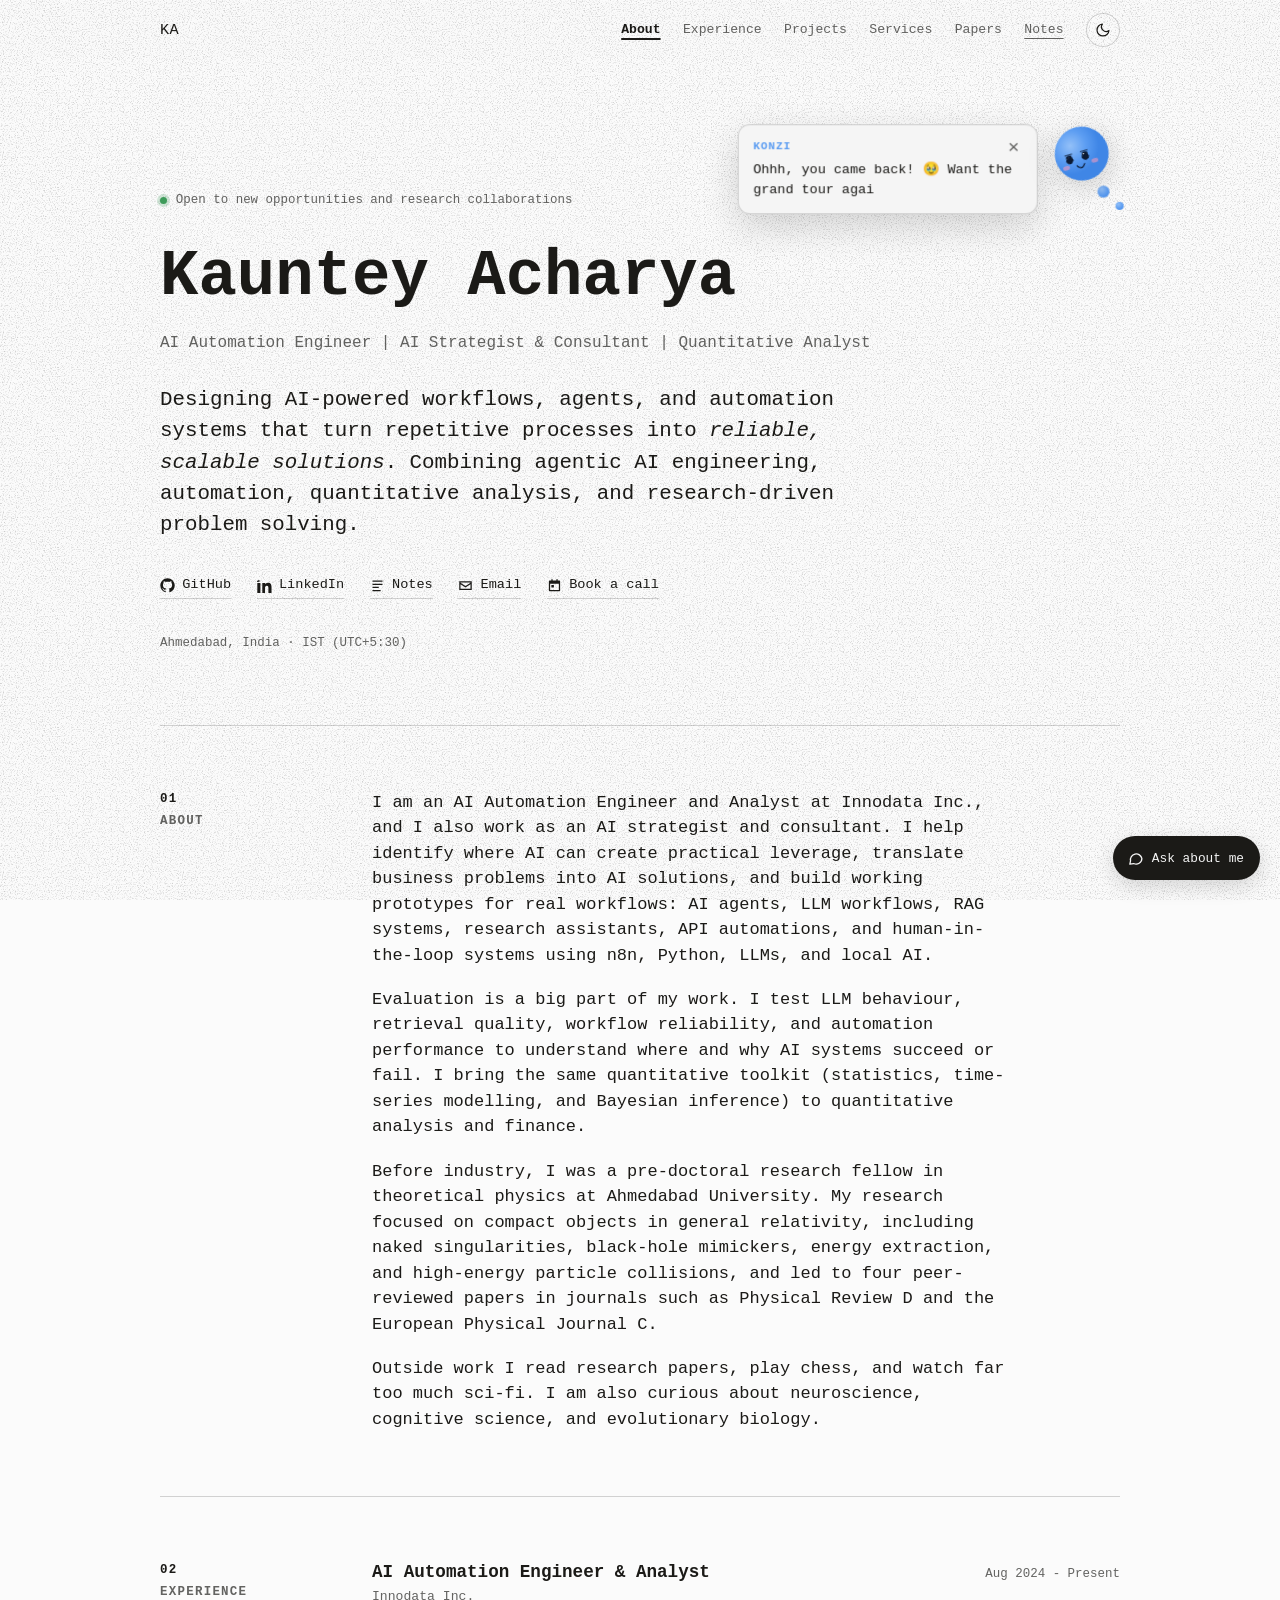
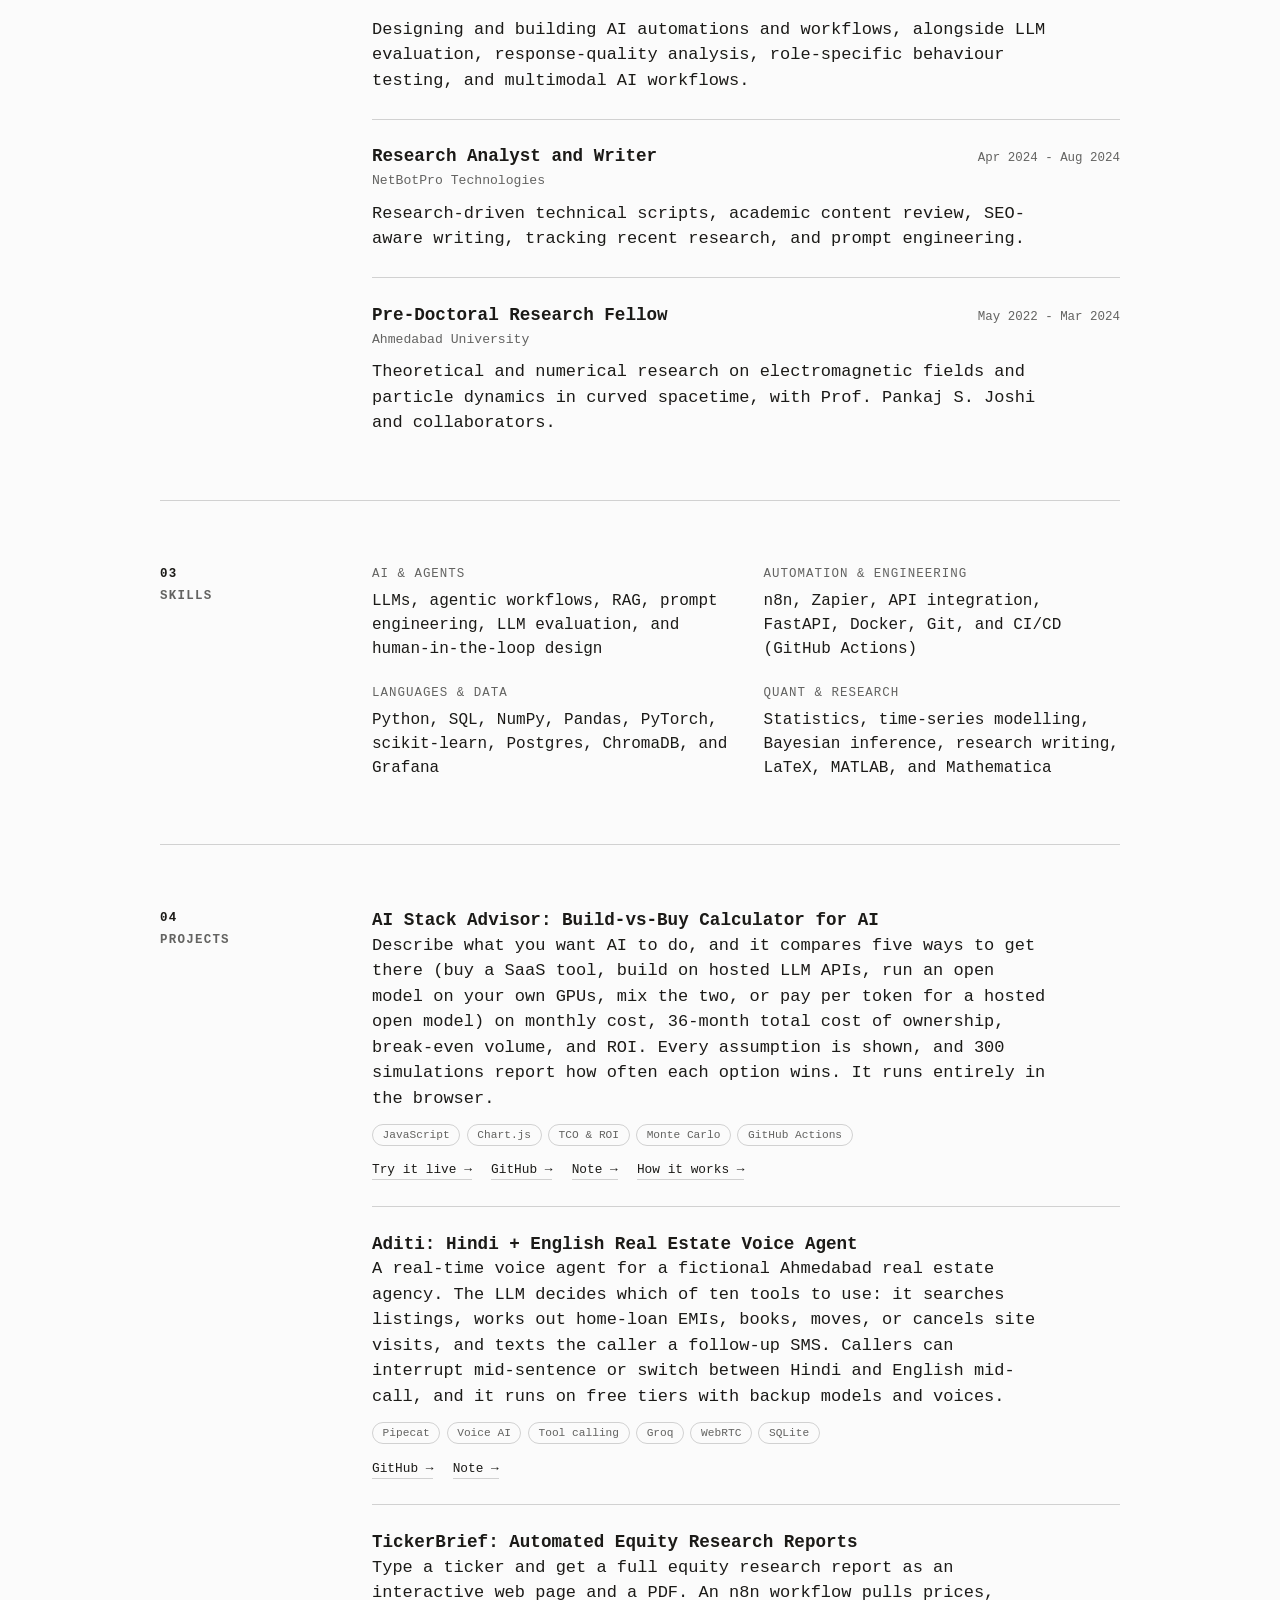
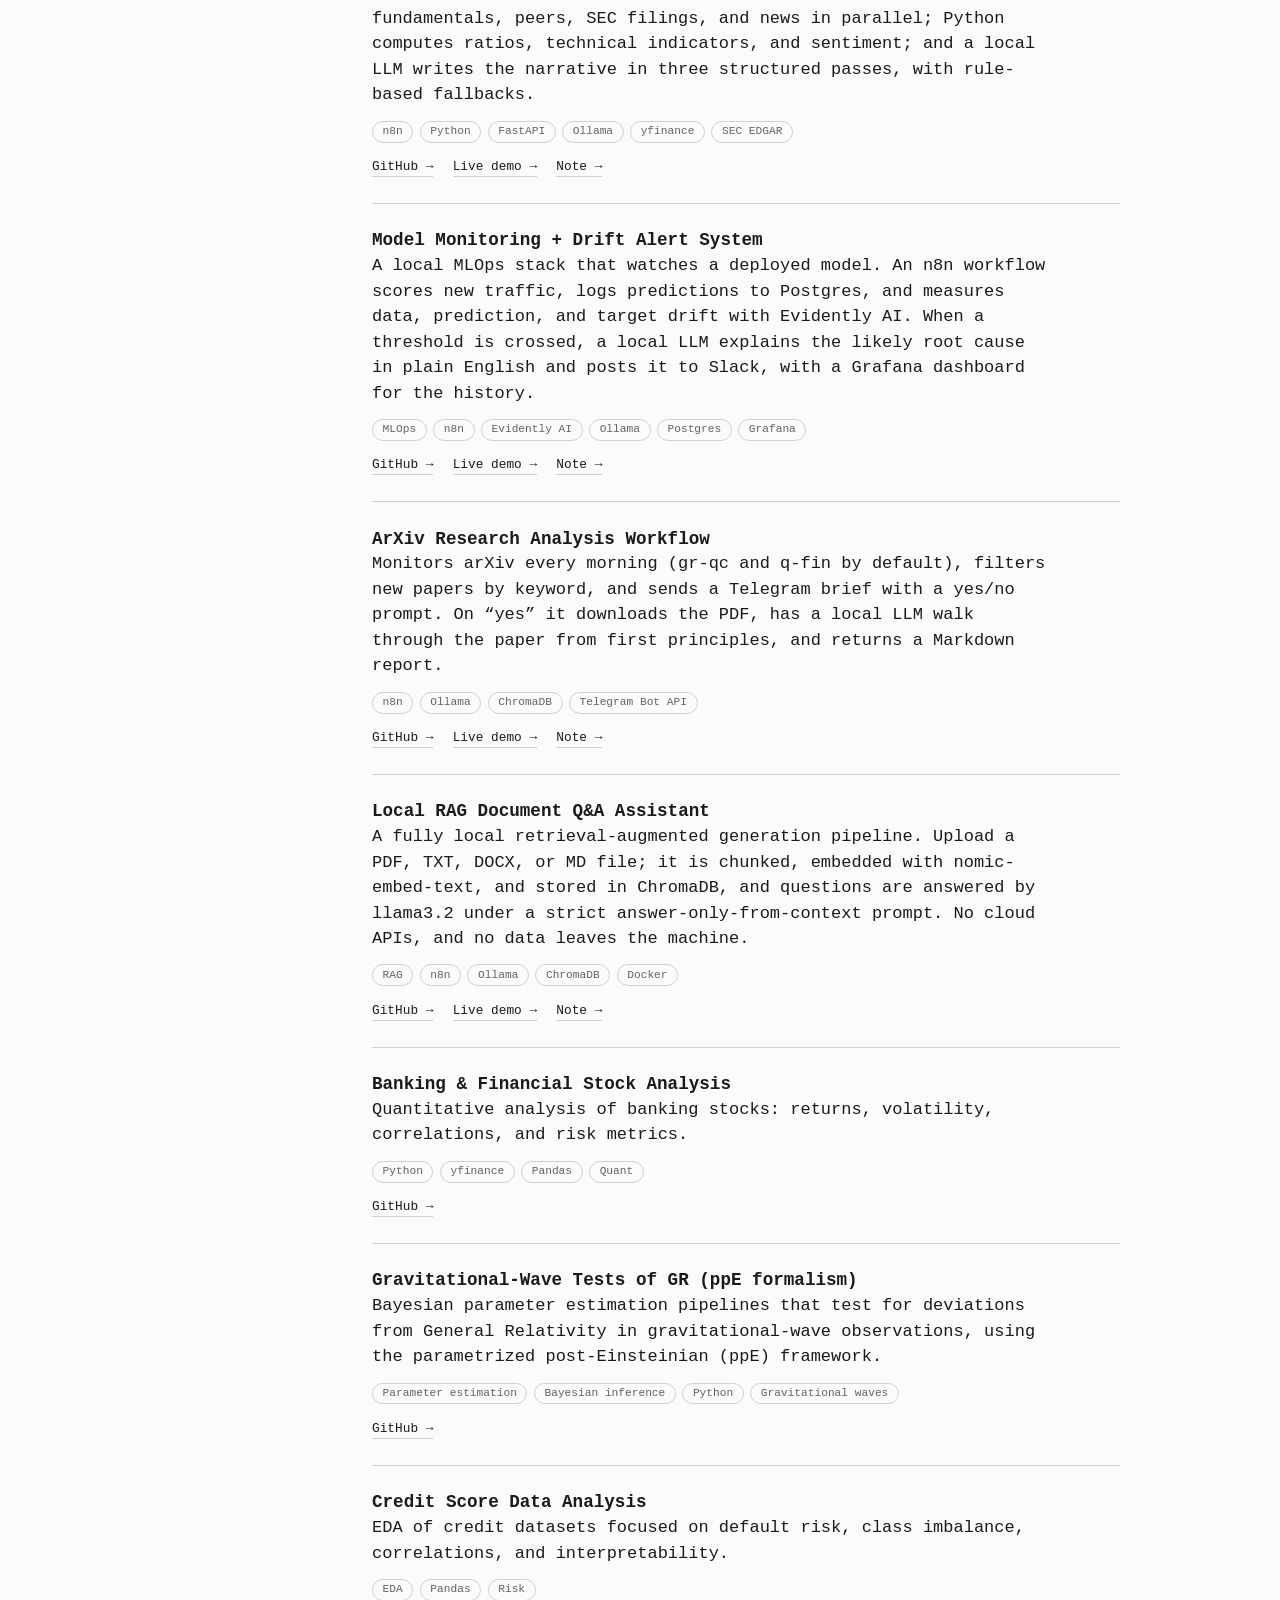
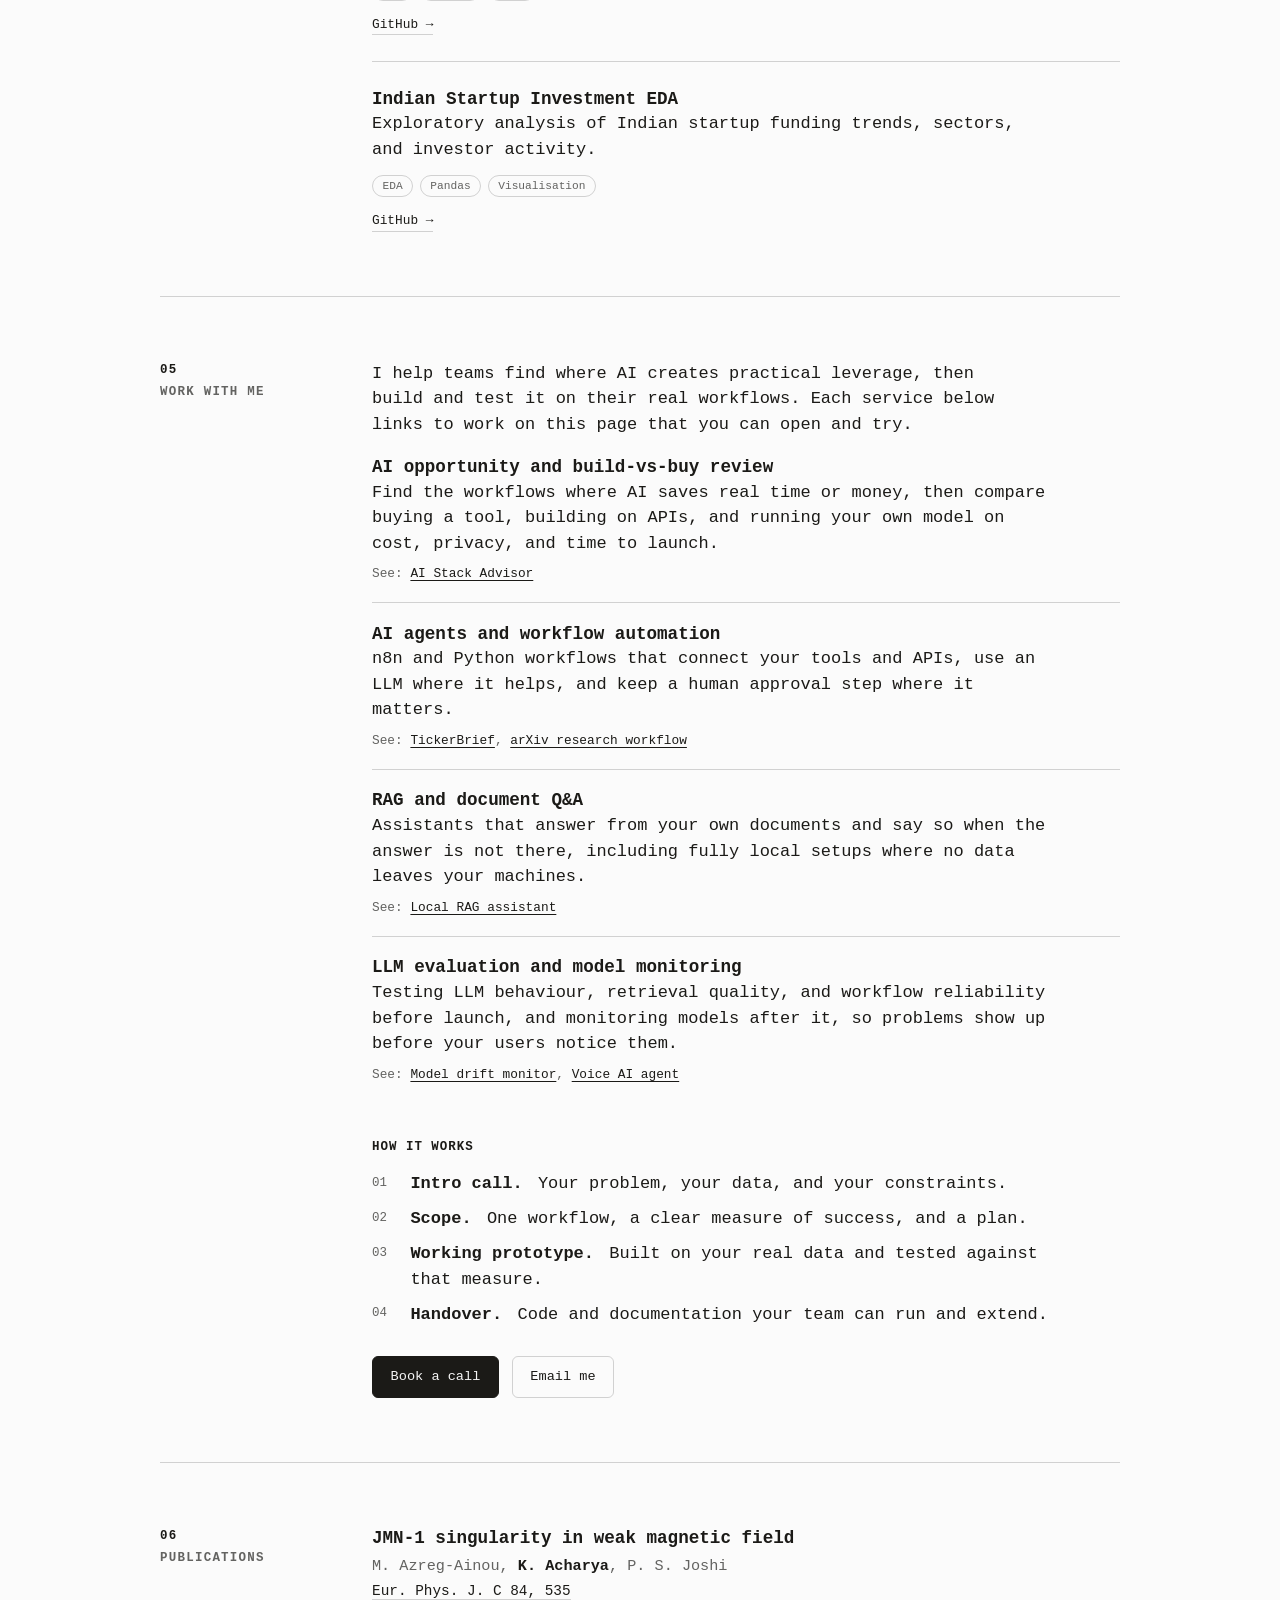
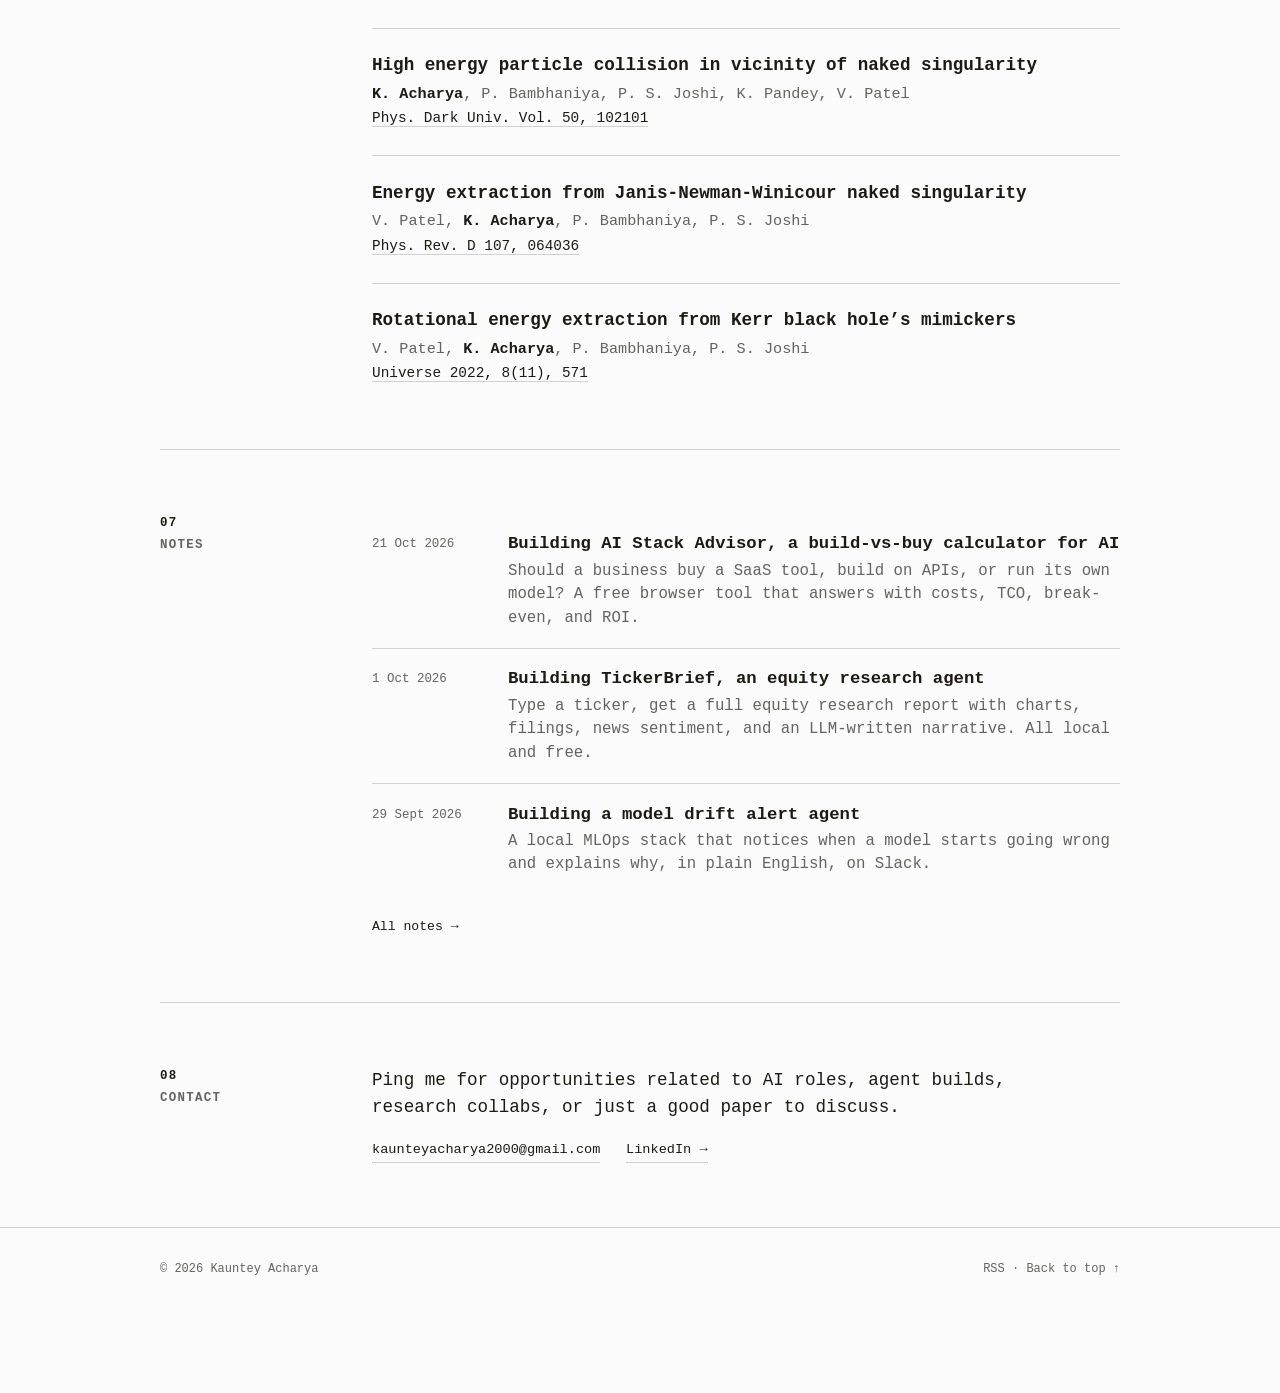
==== index.html @ 555f88a7 "add voice agent project and note" ====
<!DOCTYPE html>
<html lang="en">
<head>
<meta charset="UTF-8">
<meta name="viewport" content="width=device-width, initial-scale=1.0">

<title>Kauntey Acharya | AI Automation Engineer | AI Strategist &amp; Consultant</title>
<meta name="description" content="Kauntey Acharya: AI Automation Engineer, AI Strategist and Consultant, and Quantitative Analyst based in Ahmedabad, India. Designing AI-powered workflows, agents, and automation systems.">
<meta name="keywords" content="Kauntey Acharya, AI Automation Engineer, Quantitative Analyst, AI Analyst, n8n, Zapier, RAG, LLM evaluation, Theoretical Physics, Ahmedabad India">
<meta name="author" content="Kauntey Acharya">
<meta name="robots" content="index, follow">
<link rel="canonical" href="https://kaunteyacharya.com/">

<meta property="og:type" content="website">
<meta property="og:url" content="https://kaunteyacharya.com/">
<meta property="og:title" content="Kauntey Acharya | AI Automation Engineer | AI Strategist & Consultant | Quantitative Analyst">
<meta property="og:description" content="Designing AI-powered workflows, agents, and automation systems. AI Automation Engineer, AI Strategist & Consultant, and Quantitative Analyst based in Ahmedabad, India.">
<meta property="og:site_name" content="Kauntey Acharya">
<meta property="og:image" content="https://kaunteyacharya.com/og/home.png">
<meta property="og:image:width" content="1200">
<meta property="og:image:height" content="630">
<meta name="twitter:card" content="summary_large_image">
<meta name="twitter:image" content="https://kaunteyacharya.com/og/home.png">
<meta name="twitter:title" content="Kauntey Acharya | AI Automation Engineer | AI Strategist & Consultant | Quantitative Analyst">
<meta name="twitter:description" content="Designing AI-powered workflows, agents, and automation systems. AI Automation Engineer, AI Strategist & Consultant, and Quantitative Analyst.">
<meta name="theme-color" content="#F5F5F5" media="(prefers-color-scheme: light)">
<meta name="theme-color" content="#1C1B19" media="(prefers-color-scheme: dark)">

<script type="application/ld+json">
{
  "@context": "https://schema.org",
  "@graph": [
    {
      "@type": "Person",
      "name": "Kauntey Acharya",
      "url": "https://kaunteyacharya.com/",
      "email": "mailto:kaunteyacharya2000@gmail.com",
      "jobTitle": "AI Automation Engineer, AI Strategist & Consultant, Quantitative Analyst",
      "description": "AI Automation Engineer and Quantitative Analyst with a background in theoretical physics.",
      "address": {
        "@type": "PostalAddress",
        "addressLocality": "Ahmedabad",
        "addressCountry": "IN"
      },
      "sameAs": [
        "https://github.com/KaunteyAcharya",
        "https://www.linkedin.com/in/kauntey-acharya",
        "https://kaunteyacharya.wordpress.com/",
        "https://medium.com/@sometimes_rational",
        "https://www.researchgate.net/profile/Kauntey-Acharya"
      ],
      "knowsAbout": [
        "AI Automation",
        "n8n",
        "Zapier",
        "API Integration",
        "Retrieval-Augmented Generation",
        "LLM Evaluation",
        "Python",
        "SQL",
        "PyTorch",
        "Bayesian Inference",
        "Time Series Modeling",
        "Quantitative Finance",
        "Theoretical Physics",
        "General Relativity",
        "Black Holes"
      ],
      "worksFor": {
        "@type": "Organization",
        "name": "Innodata Inc."
      },
      "@id": "https://kaunteyacharya.com/#person",
      "image": "https://kaunteyacharya.com/assets/icons/icon-512.png"
    },
    {
      "@type": "WebSite",
      "@id": "https://kaunteyacharya.com/#website",
      "url": "https://kaunteyacharya.com/",
      "name": "Kauntey Acharya",
      "publisher": {
        "@id": "https://kaunteyacharya.com/#person"
      },
      "inLanguage": "en"
    },
    {
      "@type": "ProfilePage",
      "@id": "https://kaunteyacharya.com/#profile",
      "url": "https://kaunteyacharya.com/",
      "mainEntity": {
        "@id": "https://kaunteyacharya.com/#person"
      },
      "isPartOf": {
        "@id": "https://kaunteyacharya.com/#website"
      }
    },
    {
      "@type": "SoftwareSourceCode",
      "name": "TickerBrief: Automated Equity Research Reports",
      "description": "Type a ticker and get a full equity research report as an interactive web page and a PDF. An n8n workflow pulls prices, fundamentals, peers, SEC filings, and news in parallel; Python computes ratios, technical indicators, and sentiment; and a local LLM writes the narrative in three structured passes, with rule-based fallbacks.",
      "codeRepository": "https://github.com/KaunteyAcharya/tickerbrief",
      "author": {
        "@id": "https://kaunteyacharya.com/#person"
      }
    },
    {
      "@type": "SoftwareSourceCode",
      "name": "Aditi: Hindi + English Real Estate Voice Agent",
      "description": "A real-time Hindi and English voice agent for a fictional Ahmedabad real estate agency, built with Pipecat. The LLM chooses among ten tools to search listings, calculate home-loan EMIs, and book, move, or cancel site visits, then texts the caller a follow-up SMS. Callers can interrupt mid-sentence or switch language mid-call, and it runs on free tiers with model and voice fallbacks.",
      "codeRepository": "https://github.com/KaunteyAcharya/voice-ai-agent",
      "author": {
        "@id": "https://kaunteyacharya.com/#person"
      }
    },
    {
      "@type": "SoftwareSourceCode",
      "name": "Model Monitoring + Drift Alert System",
      "description": "A local MLOps stack that watches a deployed model. An n8n workflow scores new traffic, logs predictions to Postgres, and measures data, prediction, and target drift with Evidently AI. When a threshold is crossed, a local LLM explains the likely root cause in plain English and posts it to Slack, with a Grafana dashboard for the history.",
      "codeRepository": "https://github.com/KaunteyAcharya/ML-model-drift-alert-monitor",
      "author": {
        "@id": "https://kaunteyacharya.com/#person"
      }
    },
    {
      "@type": "SoftwareSourceCode",
      "name": "ArXiv Research Analysis Workflow",
      "description": "Monitors arXiv every morning (gr-qc and q-fin by default), filters new papers by keyword, and sends a Telegram brief with a yes/no prompt. On “yes” it downloads the PDF, has a local LLM walk through the paper from first principles, and returns a Markdown report.",
      "codeRepository": "https://github.com/KaunteyAcharya/n8n-arxiv-research-automation",
      "author": {
        "@id": "https://kaunteyacharya.com/#person"
      }
    },
    {
      "@type": "SoftwareSourceCode",
      "name": "Local RAG Document Q&A Assistant",
      "description": "A fully local retrieval-augmented generation pipeline. Upload a PDF, TXT, DOCX, or MD file; it is chunked, embedded with nomic-embed-text, and stored in ChromaDB, and questions are answered by llama3.2 under a strict answer-only-from-context prompt. No cloud APIs, and no data leaves the machine.",
      "codeRepository": "https://github.com/KaunteyAcharya/RAG-doc-qa-assistant",
      "author": {
        "@id": "https://kaunteyacharya.com/#person"
      }
    },
    {
      "@type": "SoftwareSourceCode",
      "name": "Banking & Financial Stock Analysis",
      "description": "Quantitative analysis of banking stocks: returns, volatility, correlations, and risk metrics.",
      "codeRepository": "https://github.com/KaunteyAcharya/yfinance-banking-stock-analysis",
      "author": {
        "@id": "https://kaunteyacharya.com/#person"
      }
    },
    {
      "@type": "SoftwareSourceCode",
      "name": "Gravitational-Wave Tests of GR (ppE formalism)",
      "description": "Bayesian parameter estimation pipelines that test for deviations from General Relativity in gravitational-wave observations, using the parametrized post-Einsteinian (ppE) framework.",
      "codeRepository": "https://github.com/KaunteyAcharya/GW-GR-Test-ppe-formalism",
      "author": {
        "@id": "https://kaunteyacharya.com/#person"
      }
    },
    {
      "@type": "SoftwareSourceCode",
      "name": "Credit Score Data Analysis",
      "description": "EDA of credit datasets focused on default risk, class imbalance, correlations, and interpretability.",
      "codeRepository": "https://github.com/KaunteyAcharya/Credit-Score-Data-Analysis",
      "author": {
        "@id": "https://kaunteyacharya.com/#person"
      }
    },
    {
      "@type": "SoftwareSourceCode",
      "name": "Indian Startup Investment EDA",
      "description": "Exploratory analysis of Indian startup funding trends, sectors, and investor activity.",
      "codeRepository": "https://github.com/KaunteyAcharya/start-ups-data-analysis",
      "author": {
        "@id": "https://kaunteyacharya.com/#person"
      }
    },
    {
      "@type": "WebApplication",
      "name": "AI Stack Advisor",
      "description": "A free, browser-only tool that compares SaaS, API-based, self-hosted, hybrid and hosted open-model AI stacks on monthly cost, 36-month total cost of ownership, break-even volume and ROI.",
      "url": "https://kaunteyacharya.com/ai-stack-advisor/",
      "applicationCategory": "BusinessApplication",
      "operatingSystem": "Any (web browser)",
      "offers": {
        "@type": "Offer",
        "price": "0",
        "priceCurrency": "USD"
      },
      "author": {
        "@id": "https://kaunteyacharya.com/#person"
      },
      "subjectOf": {
        "@type": "BlogPosting",
        "url": "https://kaunteyacharya.com/notes/ai-stack-advisor/"
      }
    },
    {
      "@type": "ScholarlyArticle",
      "headline": "JMN-1 singularity in weak magnetic field",
      "name": "JMN-1 singularity in weak magnetic field",
      "author": [
        {
          "@type": "Person",
          "name": "M. Azreg-Ainou"
        },
        {
          "@id": "https://kaunteyacharya.com/#person"
        },
        {
          "@type": "Person",
          "name": "P. S. Joshi"
        }
      ],
      "isPartOf": {
        "@type": "Periodical",
        "name": "Eur. Phys. J. C 84, 535"
      },
      "url": "https://doi.org/10.1140/epjc/s10052-024-12905-4",
      "identifier": {
        "@type": "PropertyValue",
        "propertyID": "DOI",
        "value": "10.1140/epjc/s10052-024-12905-4"
      },
      "sameAs": "https://link.springer.com/article/10.1140/epjc/s10052-024-12905-4"
    },
    {
      "@type": "ScholarlyArticle",
      "headline": "High energy particle collision in vicinity of naked singularity",
      "name": "High energy particle collision in vicinity of naked singularity",
      "author": [
        {
          "@id": "https://kaunteyacharya.com/#person"
        },
        {
          "@type": "Person",
          "name": "P. Bambhaniya"
        },
        {
          "@type": "Person",
          "name": "P. S. Joshi"
        },
        {
          "@type": "Person",
          "name": "K. Pandey"
        },
        {
          "@type": "Person",
          "name": "V. Patel"
        }
      ],
      "isPartOf": {
        "@type": "Periodical",
        "name": "Phys. Dark Univ. Vol. 50, 102101"
      },
      "url": "https://doi.org/10.1016/j.dark.2025.102101",
      "identifier": {
        "@type": "PropertyValue",
        "propertyID": "DOI",
        "value": "10.1016/j.dark.2025.102101"
      },
      "sameAs": "https://doi.org/10.1016/j.dark.2025.102101"
    },
    {
      "@type": "ScholarlyArticle",
      "headline": "Energy extraction from Janis-Newman-Winicour naked singularity",
      "name": "Energy extraction from Janis-Newman-Winicour naked singularity",
      "author": [
        {
          "@type": "Person",
          "name": "V. Patel"
        },
        {
          "@id": "https://kaunteyacharya.com/#person"
        },
        {
          "@type": "Person",
          "name": "P. Bambhaniya"
        },
        {
          "@type": "Person",
          "name": "P. S. Joshi"
        }
      ],
      "isPartOf": {
        "@type": "Periodical",
        "name": "Phys. Rev. D 107, 064036"
      },
      "url": "https://doi.org/10.1103/PhysRevD.107.064036",
      "identifier": {
        "@type": "PropertyValue",
        "propertyID": "DOI",
        "value": "10.1103/PhysRevD.107.064036"
      },
      "sameAs": "https://doi.org/10.1103/PhysRevD.107.064036"
    },
    {
      "@type": "ScholarlyArticle",
      "headline": "Rotational energy extraction from Kerr black hole’s mimickers",
      "name": "Rotational energy extraction from Kerr black hole’s mimickers",
      "author": [
        {
          "@type": "Person",
          "name": "V. Patel"
        },
        {
          "@id": "https://kaunteyacharya.com/#person"
        },
        {
          "@type": "Person",
          "name": "P. Bambhaniya"
        },
        {
          "@type": "Person",
          "name": "P. S. Joshi"
        }
      ],
      "isPartOf": {
        "@type": "Periodical",
        "name": "Universe 2022, 8(11), 571"
      },
      "url": "https://doi.org/10.3390/universe8110571",
      "identifier": {
        "@type": "PropertyValue",
        "propertyID": "DOI",
        "value": "10.3390/universe8110571"
      },
      "sameAs": "https://doi.org/10.3390/universe8110571"
    }
  ]
}
</script>

<link rel="alternate" type="application/rss+xml" title="Kauntey Acharya: Notes" href="https://kaunteyacharya.com/feed.xml">
<link rel="icon" type="image/png" sizes="32x32" href="assets/icons/favicon-32.png">
<link rel="icon" href="favicon.ico" sizes="any">
<link rel="apple-touch-icon" href="assets/icons/apple-touch-icon.png">
<link rel="stylesheet" href="assets/style.css">

<!-- Theme: the visitor's saved choice always wins; system preference only until they pick one -->
<script>
  (function () {
    var t = null, k = 'ka-theme';
    try { t = localStorage.getItem(k) || localStorage.getItem('theme'); } catch (e) {}
    if (!t) { try { t = sessionStorage.getItem(k); } catch (e) {} }
    if (!t) { var m = document.cookie.match(/(?:^|; )ka-theme=(light|dark)/); if (m) t = m[1]; }
    if (t !== 'light' && t !== 'dark') t = window.matchMedia && matchMedia('(prefers-color-scheme: dark)').matches ? 'dark' : 'light';
    document.documentElement.setAttribute('data-ka-theme', t);
  })();
</script>
</head>

<body>
<a class="skip-link" href="#top">Skip to content</a>

<header class="topbar">
  <div class="wrap">
    <a class="brand" href="#top" aria-label="Back to top">KA</a>
    <nav class="nav" aria-label="Primary">
      <a class="hide-sm nav-u" href="#about" aria-current="page">About</a>
      <a class="hide-sm" href="#experience">Experience</a>
      <a href="#projects">Projects</a>
      <a class="hide-sm" href="#services">Services</a>
      <a href="#publications">Papers</a>
      <a class="nav-u" href="notes.html">Notes</a>
      <button class="theme-btn" id="themeBtn" type="button" aria-label="Switch theme"></button>
    </nav>
  </div>
</header>

<main id="top" class="wrap">

  <!-- ═══ HERO ═══ -->
  <section class="hero" aria-labelledby="hero-name">
    <p class="status">Open to new opportunities and research collaborations</p>
    <h1 id="hero-name">Kauntey Acharya</h1>
    <p class="roles"><span class="nw">AI Automation Engineer</span> | <span class="nw">AI Strategist &amp; Consultant</span> | <span class="nw">Quantitative Analyst</span></p>
    <p class="lede">Designing AI-powered workflows, agents, and automation systems that turn repetitive processes into
      <em>reliable, scalable solutions</em>. Combining agentic AI engineering, automation, quantitative analysis, and
      research-driven problem solving.</p>

    <nav class="links" aria-label="Profiles">
      <a href="https://github.com/KaunteyAcharya" target="_blank" rel="noopener noreferrer">
        <svg viewBox="0 0 24 24" aria-hidden="true"><path d="M12 .5C5.73.5.5 5.74.5 12.02c0 5.1 3.29 9.43 7.86 10.96.57.1.78-.25.78-.55v-2.1c-3.2.7-3.88-1.55-3.88-1.55-.53-1.35-1.3-1.7-1.3-1.7-1.06-.72.08-.7.08-.7 1.17.08 1.79 1.2 1.79 1.2 1.04 1.78 2.73 1.27 3.4.97.1-.75.4-1.27.73-1.56-2.55-.29-5.23-1.28-5.23-5.7 0-1.26.45-2.29 1.19-3.1-.12-.29-.52-1.45.11-3.03 0 0 .97-.31 3.18 1.18.92-.26 1.9-.38 2.88-.38s1.96.13 2.88.38c2.2-1.49 3.18-1.18 3.18-1.18.63 1.58.23 2.74.11 3.03.74.81 1.18 1.84 1.18 3.1 0 4.43-2.69 5.41-5.25 5.69.41.36.78 1.07.78 2.16v3.2c0 .3.21.66.79.55 4.56-1.53 7.85-5.86 7.85-10.96C23.5 5.74 18.27.5 12 .5z"/></svg>
        GitHub</a>
      <a href="https://www.linkedin.com/in/kauntey-acharya" target="_blank" rel="noopener noreferrer">
        <svg viewBox="0 0 24 24" aria-hidden="true"><path d="M4.98 3.5c0 1.38-1.11 2.5-2.48 2.5A2.49 2.49 0 0 1 0 6c0-1.38 1.11-2.5 2.5-2.5s2.48 1.12 2.48 2.5zM.5 24h4.96V7.98H.5V24zM8.48 7.98H13v2.2h.06c.63-1.2 2.18-2.48 4.48-2.48 4.8 0 5.68 3.16 5.68 7.26V24h-4.98v-7.52c0-1.8-.04-4.12-2.5-4.12-2.5 0-2.88 1.96-2.88 3.98V24H8.48V7.98z"/></svg>
        LinkedIn</a>
      <a href="notes.html">
        <svg viewBox="0 0 24 24" aria-hidden="true"><path d="M4 4h16v2H4zM4 9h16v2H4zM4 14h10v2H4zM4 19h13v2H4z"/></svg>
        Notes</a>
      <a href="mailto:kaunteyacharya2000@gmail.com">
        <svg viewBox="0 0 24 24" aria-hidden="true"><path d="M2 5h20v14H2V5zm2 2v.4l8 5.3 8-5.3V7H4zm16 2.8-8 5.3-8-5.3V17h16V9.8z"/></svg>
        Email</a>
      <a href="#book-a-call" data-book-call hidden>
        <svg viewBox="0 0 24 24" aria-hidden="true"><path d="M7 2h2v2h6V2h2v2h3a1 1 0 0 1 1 1v15a1 1 0 0 1-1 1H4a1 1 0 0 1-1-1V5a1 1 0 0 1 1-1h3V2zM5 9v10h14V9H5zm2 2h4v4H7v-4z"/></svg>
        Book a call</a>
    </nav>
    <p class="loc">Ahmedabad, India · IST (UTC+5:30)</p>
  </section>

  <!-- ═══ ABOUT ═══ -->
  <section class="section reveal" id="about" aria-labelledby="about-h">
    <h2 class="section-label" id="about-h"><span>01</span>About</h2>
    <div class="section-body">
      <p>I am an AI Automation Engineer and Analyst at Innodata Inc., and I also work as an AI strategist and
        consultant. I help identify where AI can create practical leverage, translate business problems into AI
        solutions, and build working prototypes for real workflows: AI agents, LLM workflows, RAG systems, research assistants,
        API automations, and human-in-the-loop systems using n8n, Python, LLMs, and local AI.</p>
      <p>Evaluation is a big part of my work. I test LLM behaviour, retrieval quality, workflow reliability, and
        automation performance to understand where and why AI systems succeed or fail. I bring the same quantitative
        toolkit (statistics, time-series modelling, and Bayesian inference) to quantitative analysis and finance.</p>
      <p>Before industry, I was a pre-doctoral research fellow in theoretical physics at Ahmedabad University.
        My research focused on compact objects in general relativity, including naked singularities, black-hole
        mimickers, energy extraction, and high-energy particle collisions, and led to four peer-reviewed papers
        in journals such as Physical Review D and the European Physical Journal C.</p>
      <p>Outside work I read research papers, play chess, and watch far too much sci-fi. I am also curious about
        neuroscience, cognitive science, and evolutionary biology.</p>
    </div>
  </section>

  <!-- ═══ EXPERIENCE ═══ -->
  <section class="section reveal" id="experience" aria-labelledby="exp-h">
    <h2 class="section-label" id="exp-h"><span>02</span>Experience</h2>
    <div class="section-body">
      <ol class="rows">
        <li class="row">
          <div class="row-head"><h3>AI Automation Engineer &amp; Analyst</h3><span class="when">Aug 2024 - Present</span></div>
          <p class="org">Innodata Inc.</p>
          <p>Designing and building AI automations and workflows, alongside LLM evaluation, response-quality analysis,
            role-specific behaviour testing, and multimodal AI workflows.</p>
        </li>
        <li class="row">
          <div class="row-head"><h3>Research Analyst and Writer</h3><span class="when">Apr 2024 - Aug 2024</span></div>
          <p class="org">NetBotPro Technologies</p>
          <p>Research-driven technical scripts, academic content review, SEO-aware writing, tracking recent research, and prompt engineering.</p>
        </li>
        <li class="row">
          <div class="row-head"><h3>Pre-Doctoral Research Fellow</h3><span class="when">May 2022 - Mar 2024</span></div>
          <p class="org">Ahmedabad University</p>
          <p>Theoretical and numerical research on electromagnetic fields and particle dynamics in curved spacetime, with Prof. Pankaj S. Joshi and collaborators.</p>
        </li>
      </ol>
    </div>
  </section>

  <!-- ═══ SKILLS ═══ -->
  <section class="section reveal" id="skills" aria-labelledby="skills-h">
    <h2 class="section-label" id="skills-h"><span>03</span>Skills</h2>
    <div class="section-body skill-groups">
      <div class="skill-group"><h3>AI &amp; agents</h3><p>LLMs, agentic workflows, RAG, prompt engineering, LLM evaluation, and human-in-the-loop design</p></div>
      <div class="skill-group"><h3>Automation &amp; engineering</h3><p>n8n, Zapier, API integration, FastAPI, Docker, Git, and CI/CD (GitHub Actions)</p></div>
      <div class="skill-group"><h3>Languages &amp; data</h3><p>Python, SQL, NumPy, Pandas, PyTorch, scikit-learn, Postgres, ChromaDB, and Grafana</p></div>
      <div class="skill-group"><h3>Quant &amp; research</h3><p>Statistics, time-series modelling, Bayesian inference, research writing, LaTeX, MATLAB, and Mathematica</p></div>
    </div>
  </section>

  <!-- ═══ PROJECTS ═══ -->
  <section class="section reveal" id="projects" aria-labelledby="proj-h">
    <h2 class="section-label" id="proj-h"><span>04</span>Projects</h2>
    <div class="section-body">
      <ol class="rows">
        <li class="row">
          <h3><a href="ai-stack-advisor/">AI Stack Advisor: Build-vs-Buy Calculator for AI</a></h3>
          <p>Describe what you want AI to do, and it compares five ways to get there (buy a SaaS tool, build on hosted LLM APIs,
            run an open model on your own GPUs, mix the two, or pay per token for a hosted open model) on monthly cost, 36-month total cost of ownership, break-even volume,
            and ROI. Every assumption is shown, and 300 simulations report how often each option wins. It runs entirely in the browser.</p>
          <ul class="tags"><li>JavaScript</li><li>Chart.js</li><li>TCO &amp; ROI</li><li>Monte Carlo</li><li>GitHub Actions</li></ul>
          <div class="row-links"><a href="ai-stack-advisor/">Try it live →</a><a href="https://github.com/KaunteyAcharya/ai-stack-advisor" target="_blank" rel="noopener noreferrer">GitHub →</a><a href="notes/ai-stack-advisor/">Note →</a><a href="ai-stack-advisor/about.html">How it works →</a></div>
        </li>
        <li class="row">
          <h3><a href="https://github.com/KaunteyAcharya/voice-ai-agent" target="_blank" rel="noopener noreferrer">Aditi: Hindi + English Real Estate Voice Agent</a></h3>
          <p>A real-time voice agent for a fictional Ahmedabad real estate agency. The LLM decides which of ten tools to use: it searches
            listings, works out home-loan EMIs, books, moves, or cancels site visits, and texts the caller a follow-up SMS. Callers can
            interrupt mid-sentence or switch between Hindi and English mid-call, and it runs on free tiers with backup models and voices.</p>
          <ul class="tags"><li>Pipecat</li><li>Voice AI</li><li>Tool calling</li><li>Groq</li><li>WebRTC</li><li>SQLite</li></ul>
          <div class="row-links"><a href="https://github.com/KaunteyAcharya/voice-ai-agent" target="_blank" rel="noopener noreferrer">GitHub →</a><a href="notes/voice-ai-agent/">Note →</a></div>
        </li>
        <li class="row">
          <h3><a href="https://github.com/KaunteyAcharya/tickerbrief" target="_blank" rel="noopener noreferrer">TickerBrief: Automated Equity Research Reports</a></h3>
          <p>Type a ticker and get a full equity research report as an interactive web page and a PDF. An n8n workflow pulls prices,
            fundamentals, peers, SEC filings, and news in parallel; Python computes ratios, technical indicators, and sentiment; and a
            local LLM writes the narrative in three structured passes, with rule-based fallbacks.</p>
          <ul class="tags"><li>n8n</li><li>Python</li><li>FastAPI</li><li>Ollama</li><li>yfinance</li><li>SEC EDGAR</li></ul>
          <div class="row-links"><a href="https://github.com/KaunteyAcharya/tickerbrief" target="_blank" rel="noopener noreferrer">GitHub →</a><a href="https://github.com/KaunteyAcharya/tickerbrief#readme" target="_blank" rel="noopener noreferrer">Live demo →</a><a href="notes/tickerbrief/">Note →</a></div>
        </li>
        <li class="row">
          <h3><a href="https://github.com/KaunteyAcharya/ML-model-drift-alert-monitor" target="_blank" rel="noopener noreferrer">Model Monitoring + Drift Alert System</a></h3>
          <p>A local MLOps stack that watches a deployed model. An n8n workflow scores new traffic, logs predictions to Postgres,
            and measures data, prediction, and target drift with Evidently AI. When a threshold is crossed, a local LLM explains
            the likely root cause in plain English and posts it to Slack, with a Grafana dashboard for the history.</p>
          <ul class="tags"><li>MLOps</li><li>n8n</li><li>Evidently AI</li><li>Ollama</li><li>Postgres</li><li>Grafana</li></ul>
          <div class="row-links"><a href="https://github.com/KaunteyAcharya/ML-model-drift-alert-monitor" target="_blank" rel="noopener noreferrer">GitHub →</a><a href="https://github.com/KaunteyAcharya/ML-model-drift-alert-monitor#readme" target="_blank" rel="noopener noreferrer">Live demo →</a><a href="notes/ml-drift-alert-agent/">Note →</a></div>
        </li>
        <li class="row">
          <h3><a href="https://github.com/KaunteyAcharya/n8n-arxiv-research-automation" target="_blank" rel="noopener noreferrer">ArXiv Research Analysis Workflow</a></h3>
          <p>Monitors arXiv every morning (gr-qc and q-fin by default), filters new papers by keyword, and sends a
            Telegram brief with a yes/no prompt. On “yes” it downloads the PDF, has a local LLM walk through the
            paper from first principles, and returns a Markdown report.</p>
          <ul class="tags"><li>n8n</li><li>Ollama</li><li>ChromaDB</li><li>Telegram Bot API</li></ul>
          <div class="row-links"><a href="https://github.com/KaunteyAcharya/n8n-arxiv-research-automation" target="_blank" rel="noopener noreferrer">GitHub →</a><a href="https://github.com/KaunteyAcharya/n8n-arxiv-research-automation#readme" target="_blank" rel="noopener noreferrer">Live demo →</a><a href="notes/automating-arxiv/">Note →</a></div>
        </li>
        <li class="row">
          <h3><a href="https://github.com/KaunteyAcharya/RAG-doc-qa-assistant" target="_blank" rel="noopener noreferrer">Local RAG Document Q&amp;A Assistant</a></h3>
          <p>A fully local retrieval-augmented generation pipeline. Upload a PDF, TXT, DOCX, or MD file; it is chunked,
            embedded with nomic-embed-text, and stored in ChromaDB, and questions are answered by llama3.2 under a strict
            answer-only-from-context prompt. No cloud APIs, and no data leaves the machine.</p>
          <ul class="tags"><li>RAG</li><li>n8n</li><li>Ollama</li><li>ChromaDB</li><li>Docker</li></ul>
          <div class="row-links"><a href="https://github.com/KaunteyAcharya/RAG-doc-qa-assistant" target="_blank" rel="noopener noreferrer">GitHub →</a><a href="https://github.com/KaunteyAcharya/RAG-doc-qa-assistant#readme" target="_blank" rel="noopener noreferrer">Live demo →</a><a href="notes/local-rag-agent/">Note →</a></div>
        </li>
        <li class="row">
          <h3><a href="https://github.com/KaunteyAcharya/yfinance-banking-stock-analysis" target="_blank" rel="noopener noreferrer">Banking &amp; Financial Stock Analysis</a></h3>
          <p>Quantitative analysis of banking stocks: returns, volatility, correlations, and risk metrics.</p>
          <ul class="tags"><li>Python</li><li>yfinance</li><li>Pandas</li><li>Quant</li></ul>
          <div class="row-links"><a href="https://github.com/KaunteyAcharya/yfinance-banking-stock-analysis" target="_blank" rel="noopener noreferrer">GitHub →</a></div>
        </li>
        <li class="row">
          <h3><a href="https://github.com/KaunteyAcharya/GW-GR-Test-ppe-formalism" target="_blank" rel="noopener noreferrer">Gravitational-Wave Tests of GR (ppE formalism)</a></h3>
          <p>Bayesian parameter estimation pipelines that test for deviations from General Relativity in gravitational-wave
            observations, using the parametrized post-Einsteinian (ppE) framework.</p>
          <ul class="tags"><li>Parameter estimation</li><li>Bayesian inference</li><li>Python</li><li>Gravitational waves</li></ul>
          <div class="row-links"><a href="https://github.com/KaunteyAcharya/GW-GR-Test-ppe-formalism" target="_blank" rel="noopener noreferrer">GitHub →</a></div>
        </li>
        <li class="row">
          <h3><a href="https://github.com/KaunteyAcharya/Credit-Score-Data-Analysis" target="_blank" rel="noopener noreferrer">Credit Score Data Analysis</a></h3>
          <p>EDA of credit datasets focused on default risk, class imbalance, correlations, and interpretability.</p>
          <ul class="tags"><li>EDA</li><li>Pandas</li><li>Risk</li></ul>
          <div class="row-links"><a href="https://github.com/KaunteyAcharya/Credit-Score-Data-Analysis" target="_blank" rel="noopener noreferrer">GitHub →</a></div>
        </li>
        <li class="row">
          <h3><a href="https://github.com/KaunteyAcharya/start-ups-data-analysis" target="_blank" rel="noopener noreferrer">Indian Startup Investment EDA</a></h3>
          <p>Exploratory analysis of Indian startup funding trends, sectors, and investor activity.</p>
          <ul class="tags"><li>EDA</li><li>Pandas</li><li>Visualisation</li></ul>
          <div class="row-links"><a href="https://github.com/KaunteyAcharya/start-ups-data-analysis" target="_blank" rel="noopener noreferrer">GitHub →</a></div>
        </li>
      </ol>
    </div>
  </section>

  <!-- ═══ WORK WITH ME ═══ -->
  <section class="section reveal" id="services" aria-labelledby="services-h">
    <h2 class="section-label" id="services-h"><span>05</span>Work with me</h2>
    <div class="section-body">
      <p class="services-lede">I help teams find where AI creates practical leverage, then build and test it on their real workflows.
        Each service below links to work on this page that you can open and try.</p>
      <ol class="rows services">
        <li class="row">
          <h3>AI opportunity and build-vs-buy review</h3>
          <p>Find the workflows where AI saves real time or money, then compare buying a tool, building on APIs, and running
            your own model on cost, privacy, and time to launch.</p>
          <p class="proof">See: <a href="ai-stack-advisor/">AI Stack Advisor</a></p>
        </li>
        <li class="row">
          <h3>AI agents and workflow automation</h3>
          <p>n8n and Python workflows that connect your tools and APIs, use an LLM where it helps, and keep a human approval
            step where it matters.</p>
          <p class="proof">See: <a href="notes/tickerbrief/">TickerBrief</a>, <a href="notes/automating-arxiv/">arXiv research workflow</a></p>
        </li>
        <li class="row">
          <h3>RAG and document Q&amp;A</h3>
          <p>Assistants that answer from your own documents and say so when the answer is not there, including fully local
            setups where no data leaves your machines.</p>
          <p class="proof">See: <a href="notes/local-rag-agent/">Local RAG assistant</a></p>
        </li>
        <li class="row">
          <h3>LLM evaluation and model monitoring</h3>
          <p>Testing LLM behaviour, retrieval quality, and workflow reliability before launch, and monitoring models after it,
            so problems show up before your users notice them.</p>
          <p class="proof">See: <a href="notes/ml-drift-alert-agent/">Model drift monitor</a>, <a href="notes/voice-ai-agent/">Voice AI agent</a></p>
        </li>
      </ol>
      <h3 class="steps-h">How it works</h3>
      <ol class="steps">
        <li><b>Intro call.</b> Your problem, your data, and your constraints.</li>
        <li><b>Scope.</b> One workflow, a clear measure of success, and a plan.</li>
        <li><b>Working prototype.</b> Built on your real data and tested against that measure.</li>
        <li><b>Handover.</b> Code and documentation your team can run and extend.</li>
      </ol>
      <div class="services-cta">
        <a class="cta-primary" href="#book-a-call" data-book-call hidden>Book a call</a>
        <a class="cta-ghost" href="mailto:kaunteyacharya2000@gmail.com">Email me</a>
      </div>
    </div>
  </section>

  <!-- ═══ PUBLICATIONS ═══ -->
  <section class="section reveal" id="publications" aria-labelledby="pub-h">
    <h2 class="section-label" id="pub-h"><span>06</span>Publications</h2>
    <div class="section-body">
      <ol class="rows">
        <li class="row pub">
          <h3>JMN-1 singularity in weak magnetic field</h3>
          <p class="authors">M. Azreg-Ainou, <strong>K. Acharya</strong>, P. S. Joshi</p>
          <p class="venue"><a href="https://link.springer.com/article/10.1140/epjc/s10052-024-12905-4" target="_blank" rel="noopener noreferrer">Eur. Phys. J. C 84, 535</a></p>
        </li>
        <li class="row pub">
          <h3>High energy particle collision in vicinity of naked singularity</h3>
          <p class="authors"><strong>K. Acharya</strong>, P. Bambhaniya, P. S. Joshi, K. Pandey, V. Patel</p>
          <p class="venue"><a href="https://doi.org/10.1016/j.dark.2025.102101" target="_blank" rel="noopener noreferrer">Phys. Dark Univ. Vol. 50, 102101</a></p>
        </li>
        <li class="row pub">
          <h3>Energy extraction from Janis-Newman-Winicour naked singularity</h3>
          <p class="authors">V. Patel, <strong>K. Acharya</strong>, P. Bambhaniya, P. S. Joshi</p>
          <p class="venue"><a href="https://doi.org/10.1103/PhysRevD.107.064036" target="_blank" rel="noopener noreferrer">Phys. Rev. D 107, 064036</a></p>
        </li>
        <li class="row pub">
          <h3>Rotational energy extraction from Kerr black hole’s mimickers</h3>
          <p class="authors">V. Patel, <strong>K. Acharya</strong>, P. Bambhaniya, P. S. Joshi</p>
          <p class="venue"><a href="https://doi.org/10.3390/universe8110571" target="_blank" rel="noopener noreferrer">Universe 2022, 8(11), 571</a></p>
        </li>
      </ol>
    </div>
  </section>

  <!-- ═══ NOTES ═══ -->
  <section class="section reveal" id="notes" aria-labelledby="notes-h">
    <h2 class="section-label" id="notes-h"><span>07</span>Notes</h2>
    <div class="section-body">
      <ul class="post-list" id="latestPosts"><li class="empty">Loading…</li></ul>
      <a class="more-link" href="notes.html">All notes →</a>
    </div>
  </section>

  <!-- ═══ CONTACT ═══ -->
  <section class="section reveal" id="contact" aria-labelledby="contact-h">
    <h2 class="section-label" id="contact-h"><span>08</span>Contact</h2>
    <div class="section-body">
      <p class="contact-big">Ping me for opportunities related to AI roles, agent builds, research collabs, or just a good paper to discuss.</p>
      <nav class="links" aria-label="Contact">
        <a href="mailto:kaunteyacharya2000@gmail.com">kaunteyacharya2000@gmail.com</a>
        <a href="https://www.linkedin.com/in/kauntey-acharya" target="_blank" rel="noopener noreferrer">LinkedIn →</a>
      </nav>
    </div>
  </section>

</main>

<footer class="footer">
  <div class="wrap">
    <span>© <span data-year>2026</span> Kauntey Acharya</span>
    <span><a href="feed.xml">RSS</a> · <a href="#top">Back to top ↑</a></span>
  </div>
</footer>

<!-- ═══ CHAT ASSISTANT ═══ -->
<button class="chat-toggle" id="chatToggle" type="button" aria-controls="chat" aria-expanded="false" aria-label="Ask about me">
  <svg viewBox="0 0 24 24" fill="none" stroke="currentColor" stroke-width="1.8" stroke-linecap="round" stroke-linejoin="round" aria-hidden="true"><path d="M21 12a8 8 0 0 1-11.6 7.1L4 20l1-4.6A8 8 0 1 1 21 12z"/></svg>
  <span>Ask about me</span>
</button>

<div class="chat" id="chat" role="dialog" aria-label="Portfolio assistant" aria-hidden="true">
  <div class="chat-head">
    <strong>K’s assistant</strong>
    <button class="chat-close" id="chatClose" type="button" aria-label="Close assistant">×</button>
  </div>
  <div class="chat-log" id="chatLog" aria-live="polite"></div>
  <form class="chat-form" id="chatForm" autocomplete="off">
    <input id="chatInput" type="text" placeholder="Ask about papers, projects, contact…" aria-label="Your question" maxlength="300">
    <button type="submit">Send</button>
  </form>
</div>

<script src="assets/main.js"></script>
<script src="assets/chatbot.js"></script>
<script src="assets/konzi.js"></script>
</body>
</html>
---- assets/style.css ----
/* =========================================================
   Kauntey Acharya: portfolio
   One stylesheet shared by index.html and notes.html
   ========================================================= */

/* ---------- Tokens ---------- */
/* Palette: off-white paper (light) / graphite (dark), monochrome */
:root {
  --bg:      #F5F5F5;
  --surface: rgba(27, 26, 23, .04);
  --text:    #1B1A17;
  --muted:   rgba(27, 26, 23, .68);
  --line:    rgba(27, 26, 23, .18);
  --accent:  #1B1A17;

  --mono:  monospace;
  --serif: monospace;

  --max: 1040px;
  --gutter: clamp(1rem, 4vw, 2.5rem);
  --label-col: 180px;

  /* Paper grain: a tiny tiling noise texture (SVG, about 1 KB, no extra request).
     Light and dark specks around the paper colour; --paper is set a touch lighter
     than --bg (and a touch darker in dark mode) so the grained page averages out to --bg. */
  --grain: url("data:image/svg+xml,%3Csvg xmlns=%27http://www.w3.org/2000/svg%27 width=%27180%27 height=%27180%27%3E%3Cfilter id=%27d%27 x=%270%27 y=%270%27 color-interpolation-filters=%27sRGB%27%3E%3CfeTurbulence type=%27fractalNoise%27 baseFrequency=%27.85%27 numOctaves=%273%27 stitchTiles=%27stitch%27/%3E%3CfeColorMatrix values=%270 0 0 0 0  0 0 0 0 0  0 0 0 0 0  -0.5 0 0 0 0.25%27/%3E%3C/filter%3E%3Cfilter id=%27l%27 x=%270%27 y=%270%27 color-interpolation-filters=%27sRGB%27%3E%3CfeTurbulence type=%27fractalNoise%27 baseFrequency=%27.85%27 numOctaves=%273%27 stitchTiles=%27stitch%27/%3E%3CfeColorMatrix values=%270 0 0 0 1  0 0 0 0 1  0 0 0 0 1  0.5 0 0 0 -0.25%27/%3E%3C/filter%3E%3Crect width=%27100%25%27 height=%27100%25%27 filter=%27url%28%23d%29%27/%3E%3Crect width=%27100%25%27 height=%27100%25%27 filter=%27url%28%23l%29%27/%3E%3C/svg%3E");
  --paper: #FBFBFB;
}

:root[data-ka-theme="dark"] {
  --bg:      #1C1B19;
  --surface: rgba(236, 231, 220, .05);
  --text:    #ECE7DC;
  --muted:   rgba(236, 231, 220, .66);
  --line:    rgba(236, 231, 220, .18);
  --accent:  #ECE7DC;
  --paper:   #171614;
  color-scheme: dark;
}

/* ---------- Reset / base ---------- */
*, *::before, *::after { box-sizing: border-box; margin: 0; padding: 0; }
html { scroll-behavior: smooth; scroll-padding-top: 72px; }
body {
  background-color: var(--paper, var(--bg));
  color: var(--text);
  font-family: var(--serif);
  font-size: 17px;
  line-height: 1.5;          /* original 1.75 minus .25 */
  -webkit-font-smoothing: antialiased;
  transition: background-color .3s ease, color .3s ease;
}
/* Grain sits on its own fixed layer, so it stays still while the page scrolls over it
   (background-attachment: fixed is ignored on iPhones, a fixed layer is not). */
body::before {
  content: ""; position: fixed; inset: 0; z-index: -1; pointer-events: none;
  background: var(--grain) 0 0 / 180px 180px;
}
a { color: inherit; }
img { max-width: 100%; }
::selection { background: var(--text); color: var(--bg); }
:focus-visible { outline: 2px solid var(--accent); outline-offset: 3px; }
/* Skip link: hidden until a keyboard user tabs to it */
.skip-link {
  position: absolute; left: 1rem; top: -100px; z-index: 100;
  background: var(--text); color: var(--bg); padding: .5rem .9rem;
  font-family: var(--mono); font-size: .85rem; text-decoration: none; border-radius: 4px;
}
.skip-link:focus { top: .75rem; }

.wrap { max-width: var(--max); margin: 0 auto; padding: 0 var(--gutter); }
.mono { font-family: var(--mono); }
.muted { color: var(--muted); }

/* ---------- Top bar ---------- */
.topbar {
  position: sticky; top: env(safe-area-inset-top, 0px); z-index: 50;
  background: var(--grain) 0 0 / 180px 180px, color-mix(in srgb, var(--paper, var(--bg)) 88%, transparent);
  backdrop-filter: blur(8px);
  -webkit-backdrop-filter: blur(8px);
  border-bottom: 1px solid transparent;
  transition: border-color .3s ease;
}
.topbar.scrolled { border-bottom-color: var(--line); }
.topbar .wrap {
  display: flex; align-items: center; justify-content: space-between;
  height: 60px; gap: 1rem;
}
.brand {
  font-family: var(--mono); font-weight: 500; font-size: .95rem;
  text-decoration: none; letter-spacing: .02em;
}
.nav { display: flex; align-items: center; gap: 1.4rem; font-family: var(--mono); font-size: .82rem; }
.nav a { text-decoration: none; color: var(--muted); transition: color .2s; white-space: nowrap; }
.nav a:hover { color: var(--text); }
/* About (main page) and Notes (separate page) are underlined; the one you are on is bold */
.nav a.nav-u { text-decoration: underline; text-decoration-thickness: 1px; text-underline-offset: 5px; }
.nav a.nav-u[aria-current="page"] { color: var(--text); font-weight: 700; text-decoration-thickness: 2px; }
.theme-btn {
  width: 34px; height: 34px; display: grid; place-items: center;
  background: none; border: 1px solid var(--line); border-radius: 50%;
  color: var(--text); cursor: pointer; transition: border-color .2s;
}
.theme-btn:hover { border-color: var(--text); }
.theme-btn svg { width: 16px; height: 16px; }

/* ---------- Hero ---------- */
.hero { padding: clamp(5rem, 14vh, 9rem) 0 clamp(3.5rem, 8vh, 5rem); }
.status {
  display: inline-flex; align-items: center; gap: .55rem;
  font-family: var(--mono); font-size: .78rem; color: var(--muted);
  margin-bottom: 2rem;
}
.status::before {
  content: ""; width: 7px; height: 7px; border-radius: 50%;
  background: #3E9B5A; box-shadow: 0 0 0 3px color-mix(in srgb, #3E9B5A 22%, transparent);
}
.hero h1 {
  font-family: var(--serif); font-weight: 700;
  font-size: clamp(2.4rem, 6vw, 4rem);
  line-height: 1.1; letter-spacing: 0;
  margin-bottom: 1.2rem;
}
.hero .roles { font-family: var(--mono); font-size: clamp(.85rem, 1.8vw, 1rem); color: var(--muted); margin-bottom: 1.8rem; }
.hero .lede { font-size: clamp(1.1rem, 2.2vw, 1.3rem); max-width: 36em; margin-bottom: 2.2rem; }
.hero .lede em { font-style: italic; }
.nw { white-space: nowrap; }

.links { display: flex; flex-wrap: wrap; gap: .6rem 1.6rem; font-family: var(--mono); font-size: .85rem; }
.links a {
  display: inline-flex; align-items: center; gap: .45rem;
  text-decoration: none; color: var(--text);
  border-bottom: 1px solid var(--line); padding-bottom: 2px;
  transition: border-color .2s, color .2s;
}
.links a:hover { border-color: var(--accent); color: var(--accent); }
.links svg { width: 15px; height: 15px; fill: currentColor; }
.links a[hidden] { display: none; }
.hero .loc { margin-top: 2.2rem; font-family: var(--mono); font-size: .78rem; color: var(--muted); }

/* ---------- Sections ---------- */
.section {
  display: grid; grid-template-columns: var(--label-col) 1fr; gap: 2rem;
  padding: 4rem 0; border-top: 1px solid var(--line);
}
.section-label {
  font-family: var(--mono); font-size: .78rem; color: var(--muted);
  text-transform: uppercase; letter-spacing: .1em;
  position: sticky; top: 84px; align-self: start;
}
.section-label span { display: block; color: var(--text); margin-bottom: .2rem; }
.section-body > p { max-width: 38em; margin-bottom: 1.1em; }
.section-body > p:last-child { margin-bottom: 0; }

/* ---------- Generic list rows ---------- */
.rows { list-style: none; }
.row { padding: 1.6rem 0; border-bottom: 1px solid var(--line); }
.row:first-child { padding-top: 0; }
.row:last-child { border-bottom: 0; padding-bottom: 0; }
.row-head { display: flex; justify-content: space-between; align-items: baseline; gap: 1rem; flex-wrap: wrap; }
.row h3 { font-size: 1.1rem; font-weight: 700; line-height: 1.35; }
.row h3 a { text-decoration: none; }
.row h3 a:hover { color: var(--accent); }
.row .when { font-family: var(--mono); font-size: .78rem; color: var(--muted); white-space: nowrap; }
.row .org { font-family: var(--mono); font-size: .82rem; color: var(--muted); margin: .15rem 0 .6rem; }
.row p { max-width: 40em; }
.row ul.points { margin: .5rem 0 0 1.1rem; max-width: 40em; }
.row ul.points li { margin-bottom: .25rem; }

.tags { display: flex; flex-wrap: wrap; gap: .4rem; margin-top: .8rem; list-style: none; }
.tags li {
  font-family: var(--mono); font-size: .7rem; color: var(--muted);
  border: 1px solid var(--line); border-radius: 999px; padding: .1rem .6rem;
}
.row-links { display: flex; flex-wrap: wrap; gap: 1.2rem; margin-top: .9rem; font-family: var(--mono); font-size: .8rem; }
.row-links a { text-decoration: none; color: var(--text); border-bottom: 1px solid var(--line); }
.row-links a:hover { border-color: var(--text); }
.row-links a:hover { text-decoration: underline; text-underline-offset: 3px; }

/* ---------- Work with me ---------- */
.services-lede { max-width: 38em; margin-bottom: 1.6rem; }
.services .row { padding: 1.2rem 0; }
.services .row:first-child { padding-top: 0; }
.services .proof { margin-top: .5rem; font-family: var(--mono); font-size: .8rem; color: var(--muted); }
.services .proof a { color: var(--text); text-underline-offset: 3px; }
.steps-h { font-family: var(--mono); font-size: .78rem; font-weight: 700; letter-spacing: .08em; text-transform: uppercase; margin: 2.2rem 0 .9rem; }
.steps { list-style: none; counter-reset: step; display: grid; gap: .6rem; max-width: 40em; }
.steps li { counter-increment: step; position: relative; padding-left: 2.4rem; }
.steps li::before { content: counter(step, decimal-leading-zero); position: absolute; left: 0; top: .2em; font-family: var(--mono); font-size: .78rem; color: var(--muted); }
.steps b { margin-right: .3em; }
.services-cta { display: flex; flex-wrap: wrap; gap: .8rem; margin-top: 1.8rem; }
.services-cta a { font-family: var(--mono); font-size: .85rem; text-decoration: none; padding: .6rem 1.1rem; border-radius: 6px; border: 1px solid var(--text); }
.services-cta .cta-primary { background: var(--text); color: var(--bg); }
.services-cta .cta-ghost { color: var(--text); border-color: var(--line); }
.services-cta a:hover { border-color: var(--text); text-decoration: underline; text-underline-offset: 3px; }
.services-cta a[hidden] { display: none; }

/* ---------- Booking confirmation page (confirm/index.html) ---------- */
.confirm-box { min-height: 40vh; }
.confirm-next { color: var(--muted); }

/* ---------- Skills ---------- */
.skill-groups { display: grid; grid-template-columns: repeat(2, minmax(0, 1fr)); gap: 1.4rem 2.2rem; }
@media (max-width: 820px) { .skill-groups { grid-template-columns: 1fr; } }
.skill-group h3 { font-family: var(--mono); font-size: .78rem; font-weight: 500; color: var(--muted); text-transform: uppercase; letter-spacing: .08em; margin-bottom: .35rem; }
.skill-group p { font-size: 1rem; }

/* ---------- Publications ---------- */
.pub .authors { font-size: .95rem; color: var(--muted); margin: .3rem 0 .15rem; }
.pub .authors strong { color: var(--text); font-weight: 600; }
.pub .venue { font-size: .9rem; }
.pub .venue a { text-decoration: none; border-bottom: 1px solid var(--line); }
.pub .venue a:hover { border-color: var(--text); }
.pub .venue i { font-style: normal; color: var(--text); }
}

/* ---------- Blog teaser + blog page ---------- */
.post-list { list-style: none; }
.post-item { display: grid; grid-template-columns: 7.5rem 1fr; gap: 1rem; padding: 1.1rem 0; border-bottom: 1px solid var(--line); }
.post-item:last-child { border-bottom: 0; }
.post-item time { font-family: var(--mono); font-size: .78rem; color: var(--muted); padding-top: .25rem; }
.post-item a { text-decoration: none; font-weight: 600; font-size: 1.08rem; }
.post-item a:hover { color: var(--accent); }
.post-item p { color: var(--muted); font-size: .98rem; margin-top: .15rem; }
.more-link { display: inline-block; margin-top: 1.4rem; font-family: var(--mono); font-size: .82rem; color: var(--accent); text-decoration: none; }
.more-link:hover { text-decoration: underline; text-underline-offset: 3px; }
.empty { color: var(--muted); font-style: italic; }

.page-head { padding: 4.5rem 0 2.5rem; }
.page-head h1 { font-size: clamp(2.2rem, 5vw, 3.2rem); line-height: 1.1; letter-spacing: -.015em; font-weight: 600; }
.page-head p { color: var(--muted); margin-top: .6rem; max-width: 34em; }

.filter-bar { display: flex; flex-wrap: wrap; gap: .4rem; margin-bottom: 1.5rem; }
.filter-bar button {
  font-family: var(--mono); font-size: .75rem; color: var(--muted);
  background: none; border: 1px solid var(--line); border-radius: 999px;
  padding: .2rem .75rem; cursor: pointer;
}
.filter-bar button:hover { color: var(--text); border-color: var(--text); }
.filter-bar button[aria-pressed="true"] { background: var(--text); color: var(--bg); border-color: var(--text); }

/* article */
.article { max-width: 42rem; margin: 0 auto; padding: 3.5rem 0 4rem; }
.article .back { font-family: var(--mono); font-size: .8rem; color: var(--muted); text-decoration: none; }
.article .back:hover { color: var(--text); }
.article header { margin: 2rem 0 2.5rem; }
.article h1, .article .post-title { font-size: clamp(2rem, 5vw, 2.8rem); line-height: 1.15; letter-spacing: -.015em; font-weight: 600; }
.article .meta { font-family: var(--mono); font-size: .8rem; color: var(--muted); margin-top: .8rem; }
.prose > * + * { margin-top: 1.1em; }
.prose h2 { font-size: 1.5rem; margin-top: 2.2em; line-height: 1.3; }
.prose h3 { font-size: 1.2rem; margin-top: 1.8em; }
.prose a { color: var(--accent); text-underline-offset: 3px; }
.prose ul, .prose ol { padding-left: 1.3rem; }
.prose li + li { margin-top: .3em; }
.prose blockquote { border-left: 2px solid var(--accent); padding-left: 1rem; color: var(--muted); font-style: italic; }
.prose code { font-family: var(--mono); font-size: .86em; background: var(--surface); padding: .1em .35em; border-radius: 3px; }
.prose pre { background: var(--surface); border: 1px solid var(--line); padding: 1rem 1.1rem; overflow-x: auto; border-radius: 4px; line-height: 1.5; }
.prose pre code { background: none; padding: 0; font-size: .85rem; }
.prose img { display: block; margin: 1.6em auto; border-radius: 4px; }
.prose hr { border: 0; border-top: 1px solid var(--line); margin: 2.5em 0; }
.prose table { border-collapse: collapse; width: 100%; font-size: .95rem; display: block; overflow-x: auto; }
.prose th, .prose td { border-bottom: 1px solid var(--line); padding: .45rem .6rem; text-align: left; }
.prose .katex-display { overflow-x: auto; overflow-y: hidden; padding: .3rem 0; }
.prose math[display="block"] { font-size: 1.15em; padding: .4rem 0; }
.prose math { font-family: "Latin Modern Math", "STIX Two Math", "Cambria Math", serif; }

/* ---------- Contact ---------- */
.contact-big { font-size: 1.1rem; max-width: 34em; margin-bottom: 1.2rem; }

/* ---------- Footer ---------- */
.footer { border-top: 1px solid var(--line); padding: 2rem 0 5.5rem; font-family: var(--mono); font-size: .75rem; color: var(--muted); }
.footer .wrap { display: flex; justify-content: space-between; gap: 1rem; flex-wrap: wrap; }
.footer a { text-decoration: none; }
.footer a:hover { color: var(--text); }

/* ---------- Reveal ---------- */
.reveal { opacity: 0; transform: translateY(14px); transition: opacity .7s ease, transform .7s ease; }
.reveal.in { opacity: 1; transform: none; }
@media (prefers-reduced-motion: reduce) {
  html { scroll-behavior: auto; }
  .reveal { opacity: 1; transform: none; transition: none; }
}

/* ---------- Chat widget ---------- */
.chat-toggle {
  position: fixed; right: 20px; bottom: 20px; z-index: 60;
  height: 44px; padding: 0 1rem 0 .85rem; border-radius: 999px;
  display: inline-flex; align-items: center; gap: .5rem;
  background: var(--text); color: var(--bg); border: 0; cursor: pointer;
  font-family: var(--mono); font-size: .8rem;
  box-shadow: 0 6px 20px rgba(0,0,0,.15);
  transition: transform .2s ease;
}
.chat-toggle:hover { transform: translateY(-2px); }
.chat-toggle svg { width: 17px; height: 17px; }
.chat-toggle[hidden] { display: none; }

.chat {
  position: fixed; right: 20px; bottom: 20px; z-index: 61;
  width: 370px; height: min(540px, calc(100vh - 40px));
  display: flex; flex-direction: column;
  background: var(--bg); color: var(--text);
  border: 1px solid var(--line); border-radius: 10px;
  box-shadow: 0 16px 48px rgba(0,0,0,.18);
  opacity: 0; transform: translateY(12px) scale(.98); pointer-events: none;
  transition: opacity .25s ease, transform .25s ease;
}
.chat.open { opacity: 1; transform: none; pointer-events: auto; }
/* Resize grip in the top-left corner (the panel is anchored bottom-right) */
.chat-resize {
  position: absolute; left: 0; top: 0; width: 18px; height: 18px; cursor: nwse-resize; z-index: 2;
  border-top-left-radius: 10px; touch-action: none;
  background: linear-gradient(135deg, var(--muted) 0 1.5px, transparent 1.5px 5px, var(--muted) 5px 6.5px, transparent 6.5px) no-repeat 5px 5px / 9px 9px;
  opacity: .45; transition: opacity .15s;
}
.chat-resize:hover, .chat.resizing .chat-resize { opacity: 1; }
.chat.resizing { transition: none; user-select: none; }
.chat-head { padding-left: 1.4rem; }
.bk-tz { display: grid; gap: .25rem; margin-bottom: .6rem; }
.bk-tz select.bk-in { padding: .35rem .5rem; }
.bk-when { margin: .4rem 0; line-height: 1.45; }
.bk-when small, .bk-sub { color: var(--muted); font-size: .78rem; }
.chat-head { display: flex; justify-content: space-between; align-items: center; padding: .8rem 1rem; border-bottom: 1px solid var(--line); }
.chat-head strong { font-family: var(--mono); font-size: .85rem; font-weight: 500; }
.chat-close { background: none; border: 0; color: var(--muted); font-size: 1.4rem; line-height: 1; cursor: pointer; padding: .2rem .4rem; }
.chat-close:hover { color: var(--text); }
.chat-log { flex: 1; overflow-y: auto; padding: 1rem; display: flex; flex-direction: column; gap: .6rem; }
.msg { max-width: 88%; padding: .6rem .8rem; border-radius: 10px; font-size: .92rem; line-height: 1.5; white-space: pre-line; overflow-wrap: anywhere; }
.msg.bot { align-self: flex-start; background: var(--surface); border: 1px solid var(--line); border-bottom-left-radius: 2px; }
.msg.user { align-self: flex-end; background: var(--text); color: var(--bg); border-bottom-right-radius: 2px; font-family: var(--mono); font-size: .82rem; }
.msg a { color: var(--accent); }
.msg.typing { display: inline-flex; align-items: center; gap: .3rem; color: var(--muted); font-family: var(--mono); font-size: .78rem; }
.msg.typing .typing-label { margin-right: .15rem; }
.msg.typing .dot { width: 5px; height: 5px; border-radius: 50%; background: currentColor; opacity: .3; animation: ka-typing 1s infinite ease-in-out; }
.msg.typing .dot:nth-child(3) { animation-delay: .15s; }
.msg.typing .dot:nth-child(4) { animation-delay: .3s; }
@keyframes ka-typing { 0%, 100% { opacity: .3; transform: translateY(0); } 50% { opacity: 1; transform: translateY(-2px); } }
@media (prefers-reduced-motion: reduce) { .msg.typing .dot { animation: none; opacity: .6; } }
.chips { display: flex; flex-wrap: wrap; gap: .35rem; }
.chips button {
  font-family: var(--mono); font-size: .72rem; color: var(--text);
  background: none; border: 1px solid var(--line); border-radius: 999px;
  padding: .25rem .65rem; cursor: pointer;
}
.chips button:hover { border-color: var(--text); }
.chat-form { display: flex; gap: .4rem; padding: .7rem; border-top: 1px solid var(--line); }
.chat-form input {
  flex: 1; min-width: 0; font: inherit; font-family: var(--mono); font-size: .82rem;
  background: var(--bg); color: var(--text);
  border: 1px solid var(--line); border-radius: 6px; padding: .55rem .7rem; outline: none;
}
.chat-form input:focus { border-color: var(--text); }
.chat-form button { background: var(--text); color: var(--bg); border: 0; border-radius: 6px; padding: 0 .8rem; cursor: pointer; font-family: var(--mono); font-size: .8rem; }

/* ---------- Responsive ---------- */
@media (max-width: 820px) {
  body { font-size: 15px; }
  .section { grid-template-columns: 1fr; gap: 1.2rem; padding: 3rem 0; }
  .section-label { position: static; }
  .nav .hide-sm { display: none; }
  .post-item { grid-template-columns: 1fr; gap: .1rem; }
}
@media (max-width: 480px) {
  .nav { gap: 1rem; }
  .chat { right: 10px; left: 10px; bottom: 10px; width: auto !important; height: min(78vh, 560px) !important; }
  .chat-resize { display: none; }
  .chat-toggle span { display: none; }
  .chat-toggle { padding: 0; width: 44px; justify-content: center; }
}

/* ---------- Scrollbars: thin, quiet, and theme-aware ---------- */
html { scrollbar-color: var(--line) transparent; }
.chat-log, .prose pre, .prose table, .prose .katex-display {
  scrollbar-width: thin;
  scrollbar-color: var(--line) transparent;
}
.chat-log { scrollbar-gutter: stable; }
::-webkit-scrollbar { width: 8px; height: 8px; }
.chat-log::-webkit-scrollbar { width: 6px; }
::-webkit-scrollbar-track { background: transparent; }
::-webkit-scrollbar-thumb {
  background: var(--line);
  border-radius: 999px;
  border: 2px solid transparent;
  background-clip: padding-box;
}
.chat-log::-webkit-scrollbar-thumb { border-width: 1px; }
::-webkit-scrollbar-thumb:hover { background-color: var(--muted); }
::-webkit-scrollbar-button { display: none; width: 0; height: 0; }
::-webkit-scrollbar-corner { background: transparent; }

/* ---------- Chat: booking mode ---------- */
.msg.bk { max-width: 100%; width: 100%; white-space: normal; }
.bk-q { margin: 0 0 .6rem; }
.bk-q:last-child { margin-bottom: 0; }
.bk-row { display: flex; flex-wrap: wrap; gap: .35rem; margin-bottom: .6rem; }
.bk-grid { display: grid; grid-template-columns: repeat(auto-fill, minmax(74px, 1fr)); gap: .35rem; margin-bottom: .6rem; }
.bk-chip {
  font-family: var(--mono); font-size: .74rem; color: var(--text);
  background: var(--bg); border: 1px solid var(--line); border-radius: 6px;
  padding: .3rem .5rem; cursor: pointer;
}
.bk-chip:hover:not(:disabled) { border-color: var(--text); }
.bk-chip[aria-pressed="true"] { background: var(--text); color: var(--bg); border-color: var(--text); }
.bk-actions { display: flex; gap: .4rem; justify-content: flex-end; margin-top: .4rem; }
.bk-primary, .bk-ghost, .bk-link {
  font-family: var(--mono); font-size: .78rem; border-radius: 6px; padding: .4rem .75rem; cursor: pointer;
}
.bk-primary { background: var(--text); color: var(--bg); border: 1px solid var(--text); }
.bk-ghost { background: none; color: var(--text); border: 1px solid var(--line); }
.bk-link { background: none; border: 0; padding: 0; color: var(--text); text-decoration: underline; text-underline-offset: 3px; margin-top: .3rem; }
.bk button:disabled { opacity: .45; cursor: default; }
.bk-l { display: block; font-family: var(--mono); font-size: .7rem; color: var(--muted); margin: .45rem 0 .2rem; }
.bk-in {
  width: 100%; font-family: var(--mono); font-size: .8rem; color: var(--text);
  background: var(--bg); border: 1px solid var(--line); border-radius: 6px; padding: .45rem .55rem; outline: none;
}
.bk-in:focus { border-color: var(--text); }
.bk-hp { position: absolute; left: -9999px; width: 1px; height: 1px; opacity: 0; }
.bk-err { color: #b4541a; font-size: .74rem; min-height: 1em; margin: .35rem 0 0; }
.bk-ts { margin-top: .5rem; }
.bk-ts:empty { display: none; }
.bk-note { font-size: .7rem; color: var(--muted); margin: .4rem 0 0; }
.bk-note a { color: inherit; }
.bk-mail { border: 1px dashed var(--line); border-radius: 6px; padding: .55rem .65rem; background: var(--bg); font-size: .85rem; }
.bk-mail small { display: block; color: var(--muted); font-family: var(--mono); font-size: .68rem; margin-bottom: .2rem; }
.bk-ok { color: #2f7d46; }
:root[data-ka-theme="dark"] .bk-ok { color: #6cc58a; }
:root[data-ka-theme="dark"] .bk-err { color: #e2a35a; }
.bk-bar {
  display: flex; align-items: center; justify-content: space-between; gap: .5rem;
  padding: .45rem .8rem; border-top: 1px solid var(--line);
  font-family: var(--mono); font-size: .72rem; color: var(--muted);
}
.bk-bar[hidden] { display: none; }
.bk-cancel { font-family: var(--mono); font-size: .72rem; background: none; color: var(--text); border: 1px solid var(--line); border-radius: 999px; padding: .2rem .7rem; cursor: pointer; }
.bk-cancel:hover { border-color: var(--text); }
.chat-form input:disabled { opacity: .55; cursor: not-allowed; }
.chat-form button:disabled { opacity: .4; cursor: not-allowed; }

/* ---------- Konzi: the tour guide ----------
   Konzi's blue stays the same in both themes and is a little see-through at rest;
   the speech bubble follows the theme. Positions are set by assets/konzi.js. */
:root { --konzi: #5C9DF2; --konzi-size: 60px; }
.konzi { position: fixed; left: 0; top: 0; width: 0; height: 0; z-index: 55; }
.konzi-head, .konzi-bub, .konzi-say { position: fixed; left: 0; top: 0; will-change: transform; }
.konzi-head {
  width: var(--konzi-size); height: var(--konzi-size); padding: 0; border: 0; background: none;
  border-radius: 50%; cursor: grab; touch-action: none; -webkit-tap-highlight-color: transparent;
  filter: drop-shadow(0 6px 14px rgba(0,0,0,.18));
}
.konzi.dragging .konzi-head { cursor: grabbing; }
.konzi-head svg { width: 100%; height: 100%; display: block; overflow: visible; pointer-events: none; }
.konzi-head:focus-visible { outline: 2px solid var(--konzi); outline-offset: 4px; }
.konzi-bub { border-radius: 50%; pointer-events: none;
  background: radial-gradient(circle at 35% 30%, #93C0F8 0%, var(--konzi) 55%, #3F86E6 100%); }
.konzi-b1 { width: calc(var(--konzi-size) * .2); height: calc(var(--konzi-size) * .2); }
.konzi-b2 { width: calc(var(--konzi-size) * .13); height: calc(var(--konzi-size) * .13); }
.konzi-head, .konzi-bub { opacity: .75; transition: opacity .25s ease; }
.konzi.talking .konzi-head, .konzi.talking .konzi-bub,
.konzi.dragging .konzi-head, .konzi.dragging .konzi-bub,
.konzi-head:hover, .konzi-head:focus-visible { opacity: 1; }
.kz-v, .kz-cheeks, .kz-zzz { transition: opacity .15s; }
.kz-mouth { transition: d .22s ease; }
.kz-zzz { opacity: 0; }
.kz-zzz text { font-family: var(--mono); font-weight: 700; fill: var(--konzi); }

.konzi-say {
  width: min(300px, calc(100vw - 24px));
  background: var(--bg); color: var(--text);
  border: 1px solid var(--line); border-radius: 12px;
  box-shadow: 0 12px 36px rgba(0,0,0,.16);
  padding: .75rem .9rem .8rem;
  opacity: 0; transition: opacity .2s ease;
}
.konzi-say.on { opacity: 1; }
.konzi-say-top { display: flex; justify-content: space-between; align-items: center; margin-bottom: .25rem; }
.konzi-name { font-family: var(--mono); font-size: .7rem; font-weight: 700; letter-spacing: .08em; text-transform: uppercase; color: var(--konzi); }
.konzi-x { background: none; border: 0; color: var(--muted); font-size: 1.2rem; line-height: 1; cursor: pointer; padding: 0 .2rem; }
.konzi-x:hover { color: var(--text); }
.konzi-text { font-family: var(--mono); font-size: .84rem; line-height: 1.5; margin: 0; min-height: 2.6em; }
.konzi-acts { display: flex; flex-wrap: wrap; gap: .4rem; margin-top: .65rem; }
.konzi-acts:empty { display: none; }
.konzi-btn {
  font-family: var(--mono); font-size: .75rem; line-height: 1; padding: .5rem .7rem; border-radius: 999px;
  border: 1px solid var(--line); background: transparent; color: var(--text); cursor: pointer; text-decoration: none;
}
.konzi-btn:hover { border-color: var(--text); }
.konzi-btn.primary { background: var(--konzi); border-color: var(--konzi); color: #0B1A33; font-weight: 700; }
.konzi-btn.quiet { border-color: transparent; color: var(--muted); margin-left: auto; padding-inline: .3rem; }
.konzi-btn.quiet:hover { color: var(--text); }
.konzi-btn:focus-visible { outline: 2px solid var(--konzi); outline-offset: 2px; }

@media (max-width: 760px) { :root { --konzi-size: 50px; } }
@media print { .konzi { display: none; } }

/* ---------- Note pages: tags, ending, older/newer ---------- */
.article .meta a { color: inherit; text-underline-offset: 3px; }
.article .meta a:hover { color: var(--text); }
.note-end { margin-top: 3.5rem; padding-top: 1.6rem; border-top: 1px solid var(--line); }
.note-follow { color: var(--muted); font-size: .95rem; }
.note-follow a { color: var(--text); text-underline-offset: 3px; }
.note-nav { display: grid; grid-template-columns: 1fr 1fr; gap: 1rem; margin-top: 1.8rem; }
.note-nav a { display: block; text-decoration: none; padding: .9rem 1rem; border: 1px solid var(--line); border-radius: 4px; font-weight: 600; line-height: 1.35; }
.note-nav a:hover { border-color: var(--text); }
.note-nav span { display: block; font-family: var(--mono); font-size: .75rem; font-weight: 400; color: var(--muted); margin-bottom: .3rem; }
.note-nav .note-older { text-align: right; }
@media (max-width: 560px) { .note-nav { grid-template-columns: 1fr; } .note-nav .note-older { text-align: left; } }
/* Related notes: picked in front matter (related:) or by shared tags, see scripts/build-notes.mjs */
.note-related { margin: 0 0 1.8rem; }
.note-related h2 { font-family: var(--mono); font-size: .78rem; font-weight: 700; letter-spacing: .08em; text-transform: uppercase; margin-bottom: .8rem; }
.note-related ul { list-style: none; display: grid; gap: .7rem; }
.note-related li { padding: .85rem 1rem; border: 1px solid var(--line); border-radius: 4px; transition: border-color .2s; }
.note-related li:hover { border-color: var(--text); }
.note-related a { font-weight: 600; line-height: 1.35; text-decoration: none; }
.note-related a:hover { text-decoration: underline; text-underline-offset: 3px; }
.note-related p { margin-top: .3rem; color: var(--muted); font-size: .88rem; line-height: 1.45; }
.feed-link { font-family: var(--mono); font-size: .8rem; }
.feed-link a { color: var(--text); text-underline-offset: 3px; }
.note-share { display: flex; flex-wrap: wrap; align-items: center; gap: .5rem .6rem; font-family: var(--mono); font-size: .8rem; margin-bottom: 1.4rem; }
.note-share-label { color: var(--muted); margin-right: .2rem; }
.note-share a, .note-share button {
  font: inherit; color: var(--text); background: none; cursor: pointer; text-decoration: none;
  border: 1px solid var(--line); border-radius: 999px; padding: .3rem .75rem; line-height: 1.2;
}
.note-share a:hover, .note-share button:hover { border-color: var(--text); }
.note-share [hidden] { display: none; }
.article .byline { font-family: var(--mono); font-size: .8rem; color: var(--muted); margin-top: .9rem; }
.article .byline a { color: var(--text); text-underline-offset: 3px; }
.note-author { margin-bottom: 1.6rem; padding: 1rem 1.1rem; border: 1px solid var(--line); border-radius: 4px; font-size: .92rem; color: var(--muted); }
.note-author a { color: var(--text); text-underline-offset: 3px; }

/* ---------- Print: plain paper, no grain ---------- */
@media print {
  body::before { display: none; }
  .topbar { background-image: none; }
}


/* ---------- "AI from Scratch" series: banner and pipeline (static, works without JavaScript) ---------- */
.prose .fs-series { border: 1px solid var(--line); border-left: 3px solid var(--accent); border-radius: 4px; padding: .7rem .9rem; background: var(--surface); font-size: .88rem; }
.prose .fs-series p + p { margin-top: .3rem; color: var(--muted); }
.prose .fs-flow { display: flex; flex-wrap: wrap; align-items: center; gap: .4rem; font-size: .85rem; }
.prose .fs-flow span { border: 1px solid var(--line); border-radius: 4px; padding: .35rem .6rem; background: var(--surface); }
.prose .fs-flow span + span::before { content: "â†’"; margin: 0 .5rem 0 -.1rem; color: var(--muted); }
.prose details { border: 1px solid var(--line); border-radius: 4px; padding: .5rem .8rem; }
.prose details summary { cursor: pointer; color: var(--muted); }
.prose details[open] summary { margin-bottom: .6rem; }
.prose .fs-widget { margin: 1.8em 0; }


/* ---------- Notes search ---------- */
.notes-search-wrap { margin: 1.2rem 0 .6rem; }
.notes-search {
  width: 100%; font-family: var(--mono); font-size: .85rem;
  padding: .45rem .75rem; background: var(--surface);
  border: 1px solid var(--line); border-radius: 4px;
  color: var(--text); outline: none; box-sizing: border-box;
}
.notes-search:focus { border-color: var(--text); }
.notes-search::placeholder { color: var(--muted); }

/* ---------- Series filter pill ---------- */
.filter-sep {
  display: inline-block; width: 1px; height: 1.1em;
  background: var(--line); margin: 0 .3rem; vertical-align: middle;
}
.filter-bar .filter-series { border-style: dashed; }
.filter-bar .filter-series[aria-pressed="true"] { background: var(--text); color: var(--bg); border-color: var(--text); border-style: dashed; }

/* Deep links into a note: a quiet # beside each heading, and a step reference in the text */
.prose h2, .prose h3 { scroll-margin-top: 4.5rem; position: relative; }
.prose .hanchor {
  margin-left: .4rem; font-weight: 400; text-decoration: none; color: var(--muted);
  opacity: 0; transition: opacity .12s ease;
}
.prose h2:hover .hanchor, .prose h3:hover .hanchor,
.prose .hanchor:focus { opacity: 1; }
.prose .hanchor:hover { color: var(--text); }
@media (hover: none) { .prose .hanchor { opacity: .35; } }

.prose a.steplink { text-decoration-style: dotted; text-underline-offset: 2px; }

/* Contents for a long note. Narrow screens: a plain list where it sits in the flow.
   Wide screens: a rail of bars pinned to the left margin, opening on hover. */
.prose .note-rail {
  margin: 2em 0; padding: .65rem .9rem; border: 1px solid var(--line);
  border-radius: 6px; background: var(--surface); max-height: 16rem; overflow: auto;
}
.prose .note-rail-head { font-weight: 600; font-size: .9rem; margin: 0 0 .45rem; column-span: all; }
@media (min-width: 560px) { .prose .note-rail { columns: 2; column-gap: 1.8rem; } }
.prose .note-rail a.rl {
  display: flex; align-items: center; gap: .55rem; padding: .14rem 0;
  font-size: .85rem; line-height: 1.35; color: var(--muted); text-decoration: none;
  break-inside: avoid;
}
.prose .note-rail a.rl2 { color: var(--text); }
.prose .note-rail a.rl > i { flex: none; height: 2px; border-radius: 2px; background: currentColor; opacity: .45; }
.prose .note-rail a.rl2 > i { width: 18px; }
.prose .note-rail a.rl3 > i { width: 10px; margin-left: 8px; }
.prose .note-rail a.rl:hover, .prose .note-rail a.rl:focus-visible { color: var(--accent); }
.prose .note-rail a.rl:hover > i, .prose .note-rail a.rl.here > i { opacity: 1; }
.prose .note-rail a.rl.here { color: var(--accent); }
.prose .note-rail a.rl.here > i { height: 3px; }

@media (min-width: 1280px) {
  .prose .note-rail {
    /* Anchored by its right edge, just clear of the text column, so opening only ever
       grows the box leftwards. If it moved or narrowed on that edge the pointer would
       fall outside the moment it opened, and it would flicker open and shut. */
    position: fixed; top: 50%; transform: translateY(-50%); z-index: 5;
    right: calc(50% + 21rem + 1rem);
    margin: 0; width: 3.6rem; padding: .5rem .4rem;
    max-height: 86vh; overflow: hidden auto; scrollbar-width: none;
    columns: 1; background: none; border: 1px solid transparent; border-radius: 8px;
    transition: width .12s ease, background-color .12s ease, border-color .12s ease;
  }
  .prose .note-rail::-webkit-scrollbar { display: none; }
  .prose .note-rail-head, .prose .note-rail a.rl > span { display: none; }
  .prose .note-rail:hover, .prose .note-rail:focus-within {
    /* opens towards the window edge, never over the column of text */
    width: min(21rem, calc(50% - 21rem - 2.5rem)); padding: .75rem .85rem;
    /* --surface is translucent, so layer it over the page colour: a popover must be opaque */
    background: linear-gradient(var(--surface), var(--surface)), var(--bg);
    border-color: var(--line); box-shadow: 0 10px 30px rgb(0 0 0 / .25);
  }
  .prose .note-rail:hover .note-rail-head,
  .prose .note-rail:focus-within .note-rail-head { display: block; }
  .prose .note-rail:hover a.rl > span,
  .prose .note-rail:focus-within a.rl > span {
    display: block; white-space: nowrap; overflow: hidden; text-overflow: ellipsis;
  }
}
@media (prefers-reduced-motion: reduce) { .prose .note-rail { transition: none; } }

/* Landing on a linked step from another tab */
@keyframes ka-target-flash { from { background: var(--surface); } to { background: transparent; } }
.prose .target-flash { animation: ka-target-flash 1.8s ease-out; border-radius: 3px; }
@media (prefers-reduced-motion: reduce) { .prose .target-flash { animation: none; } }
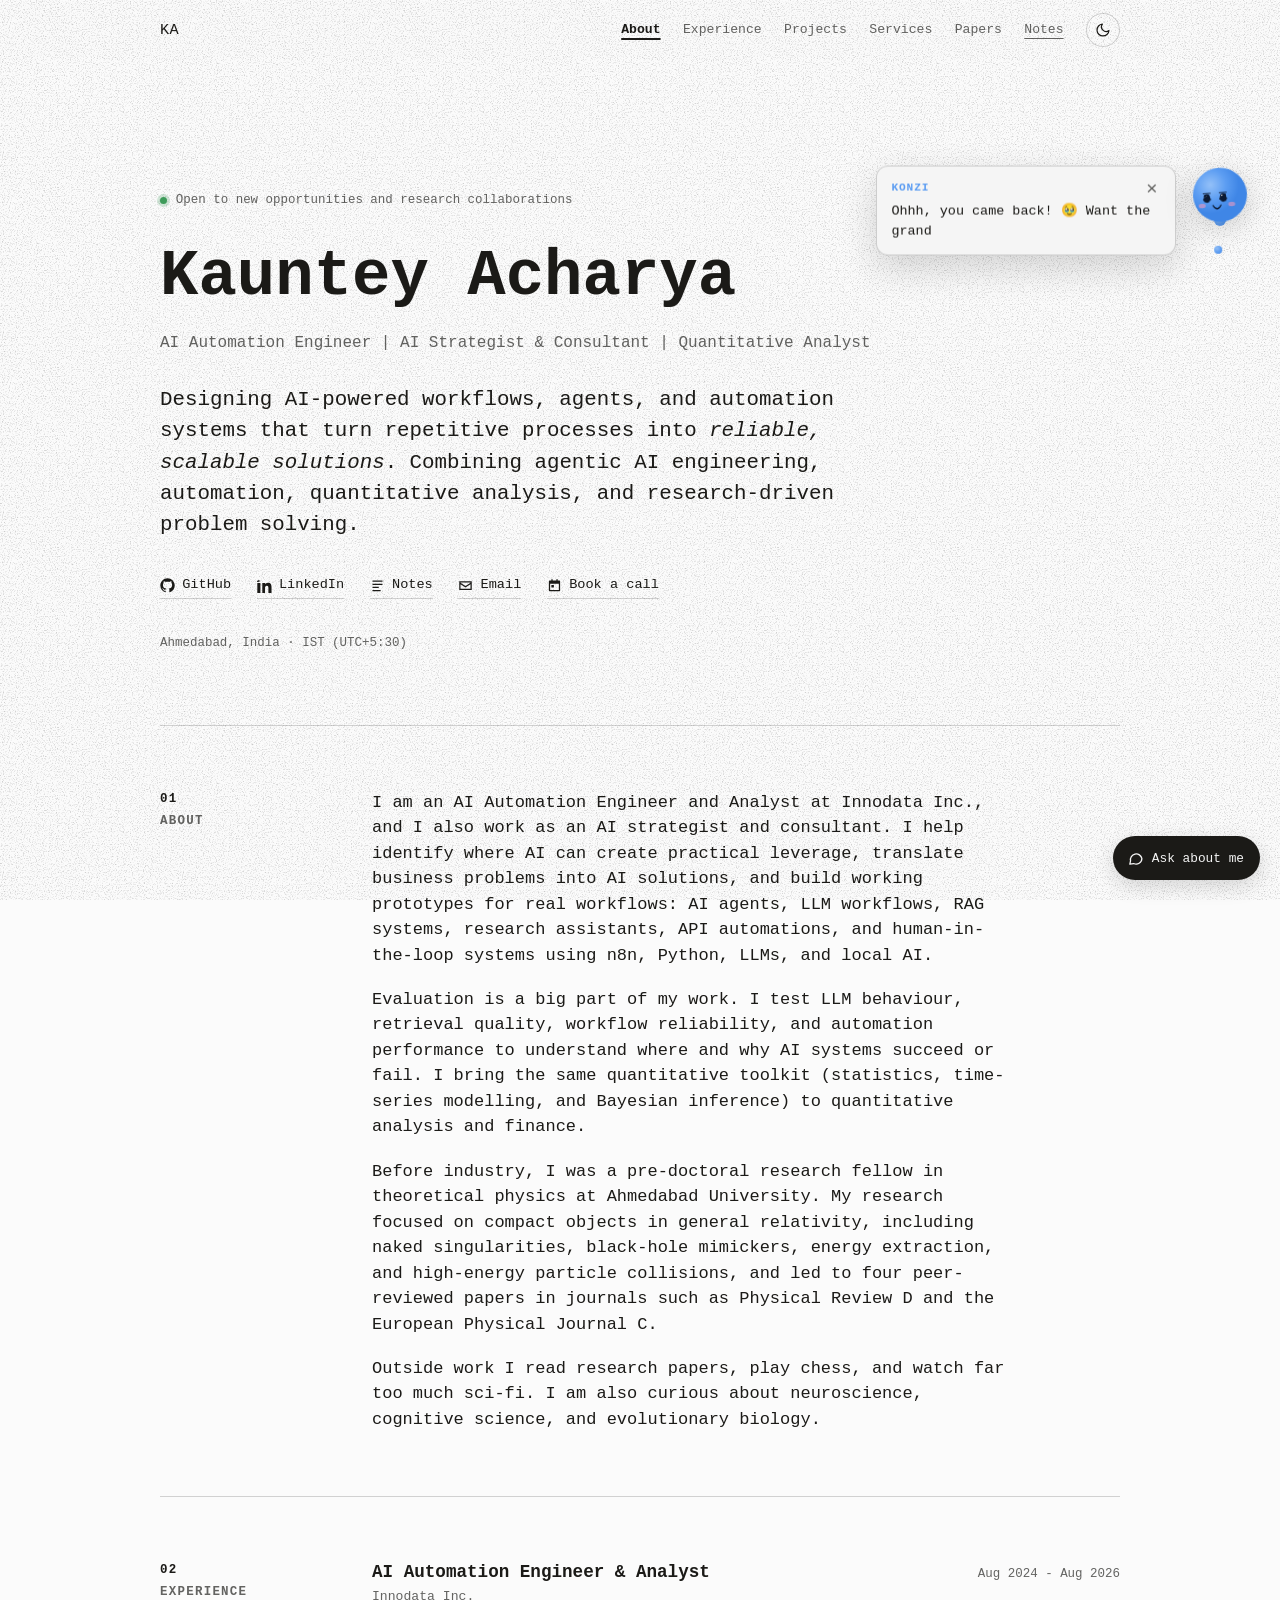
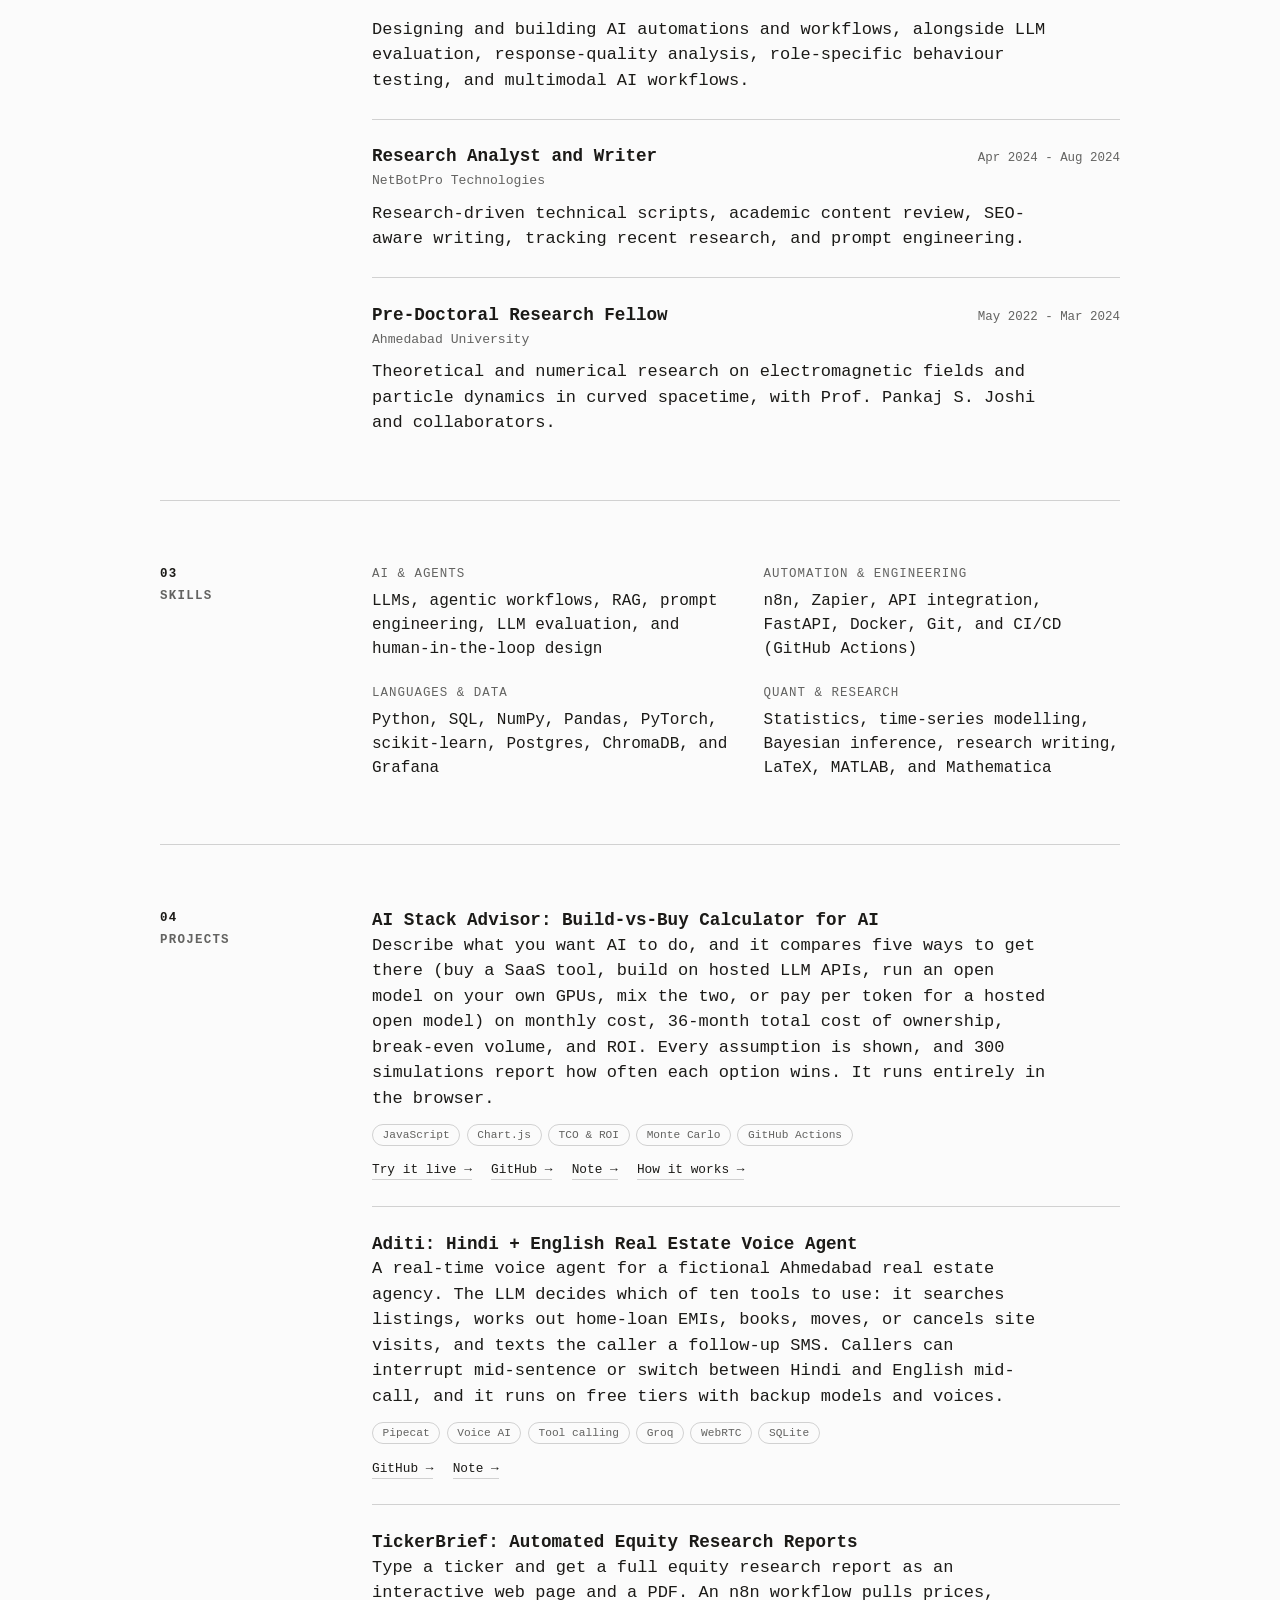
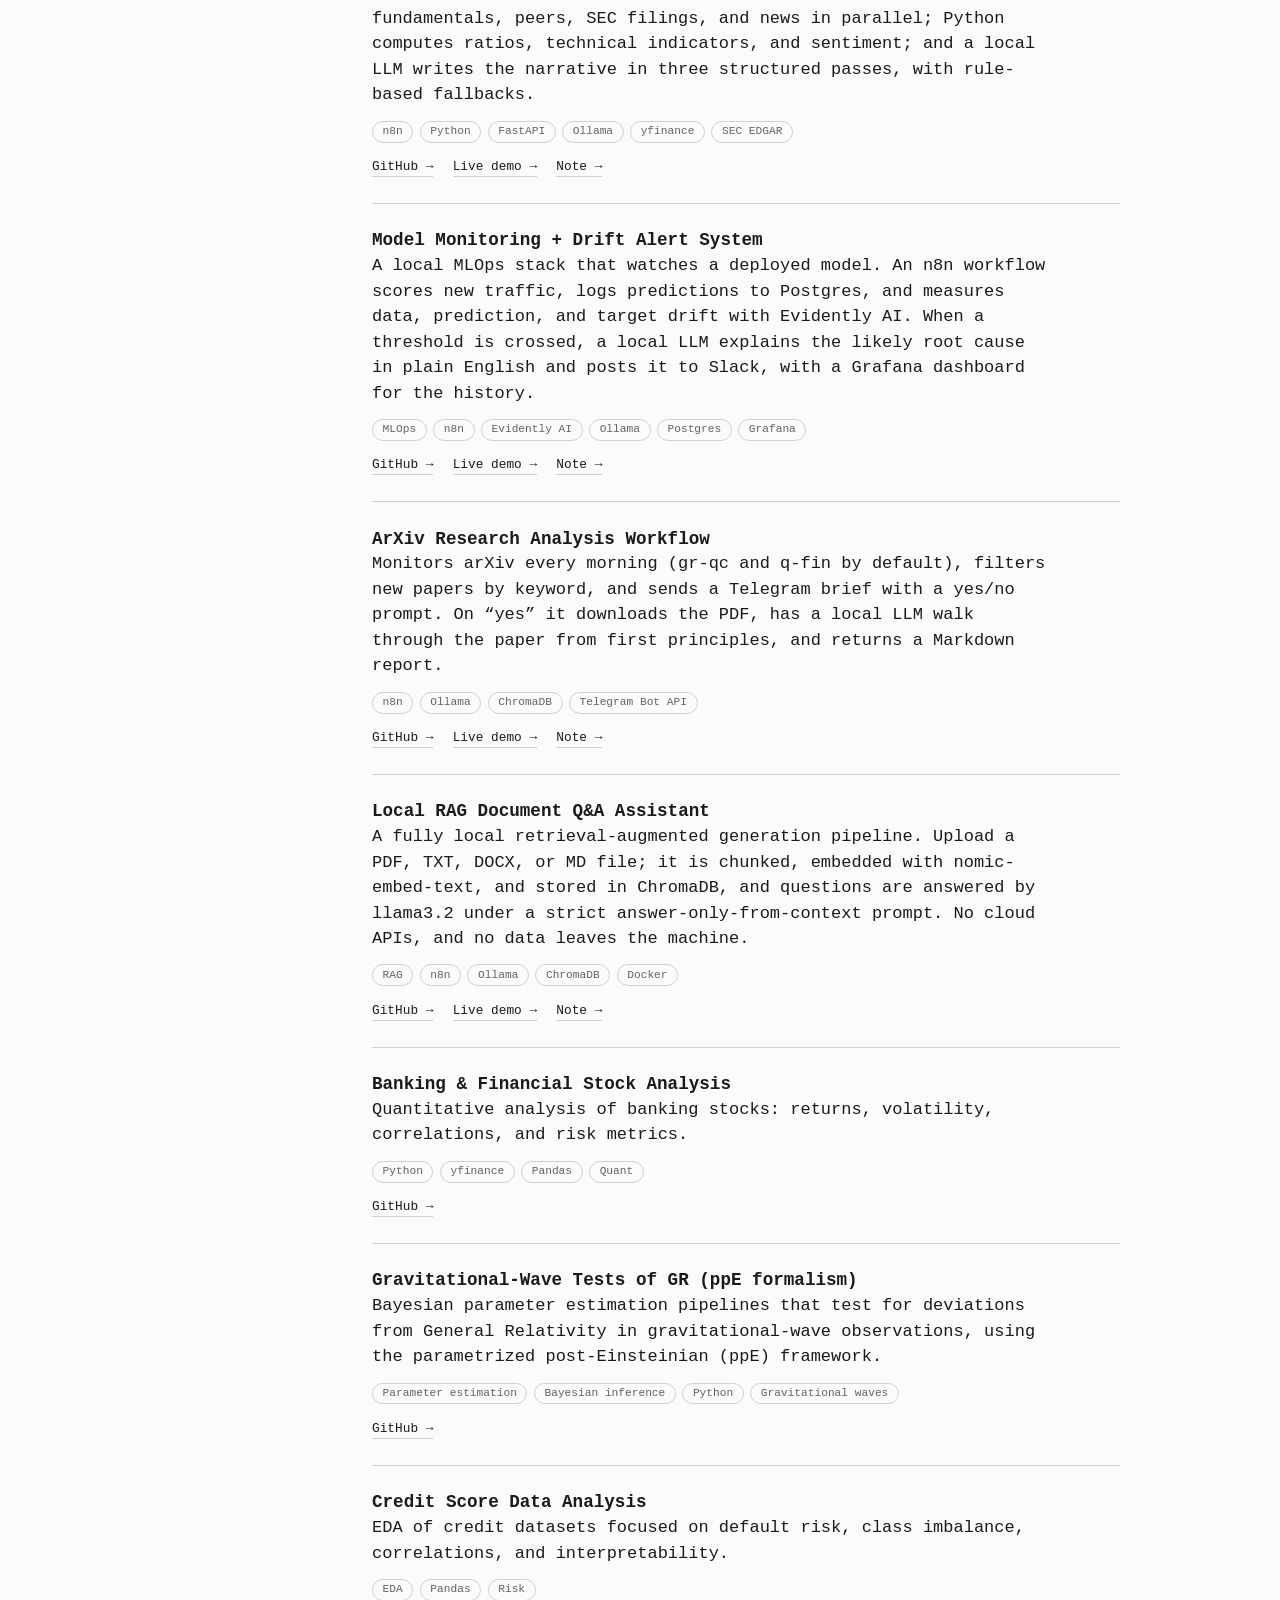
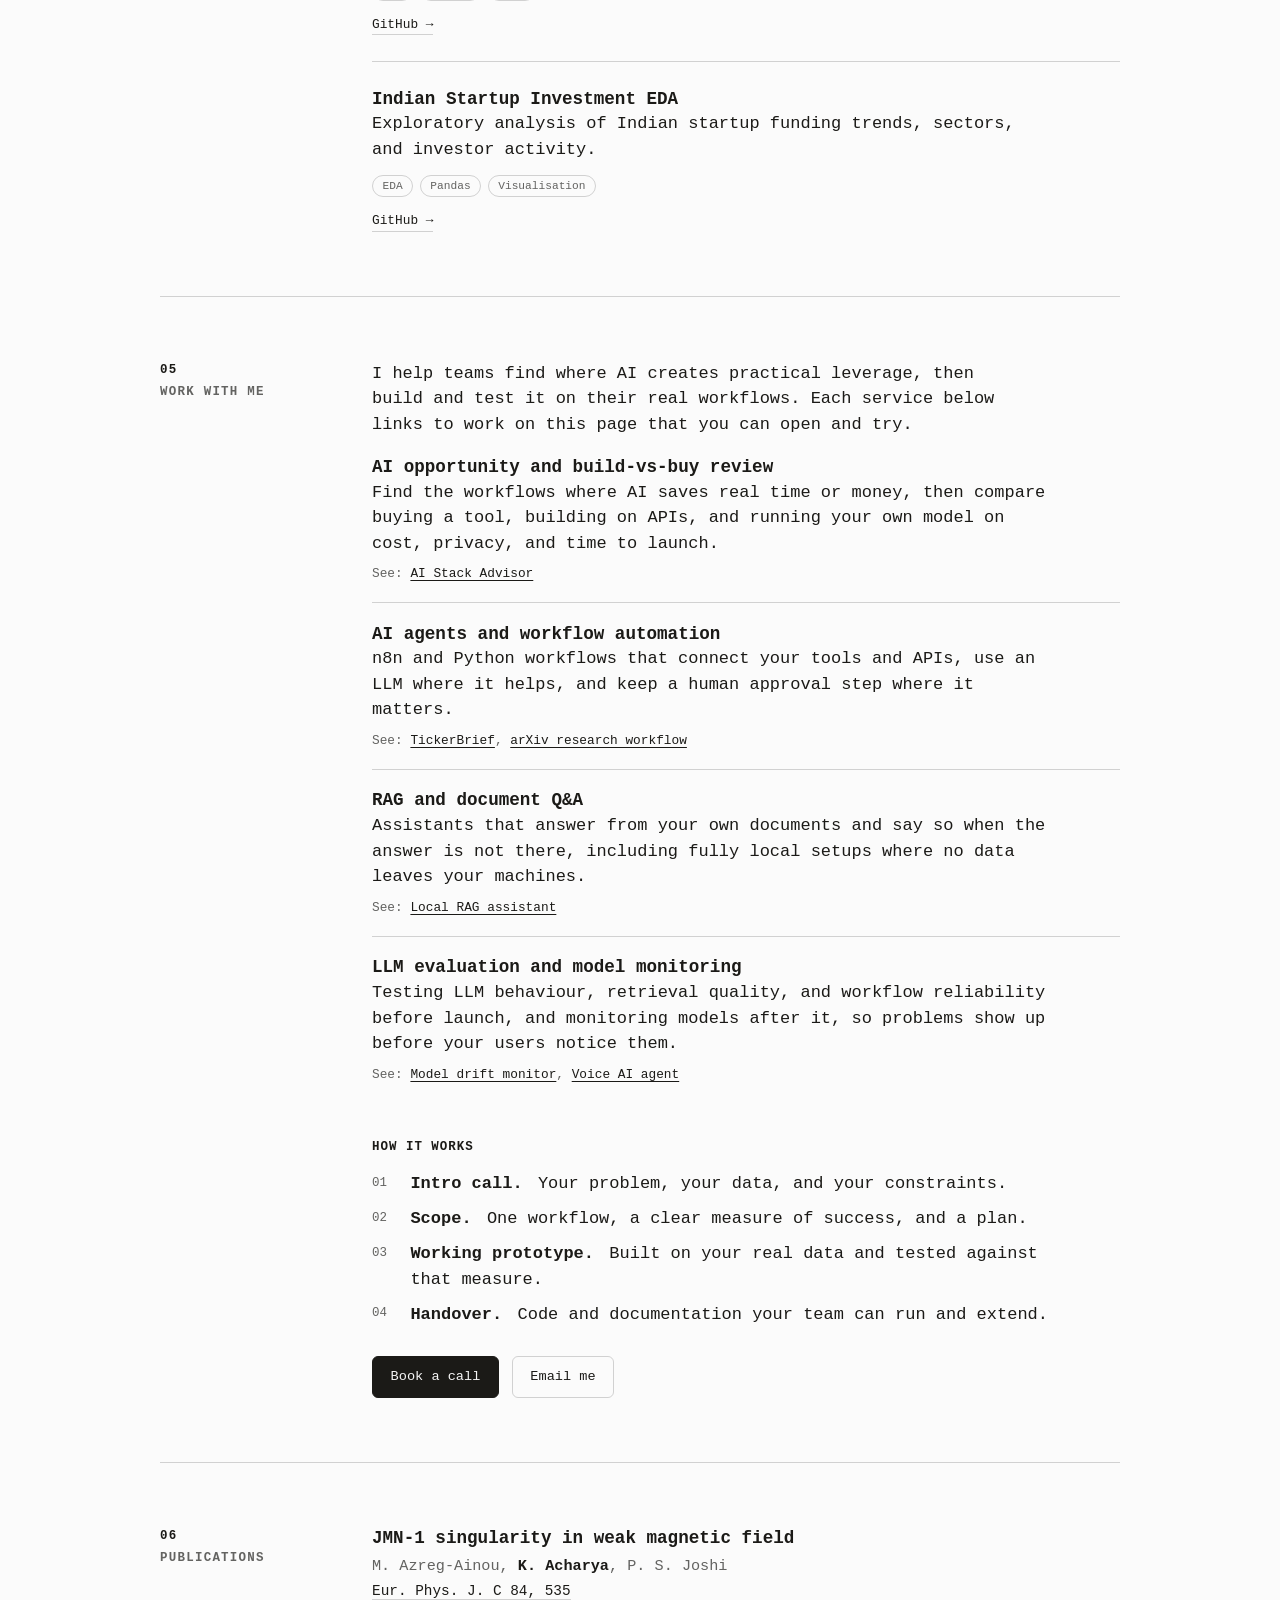
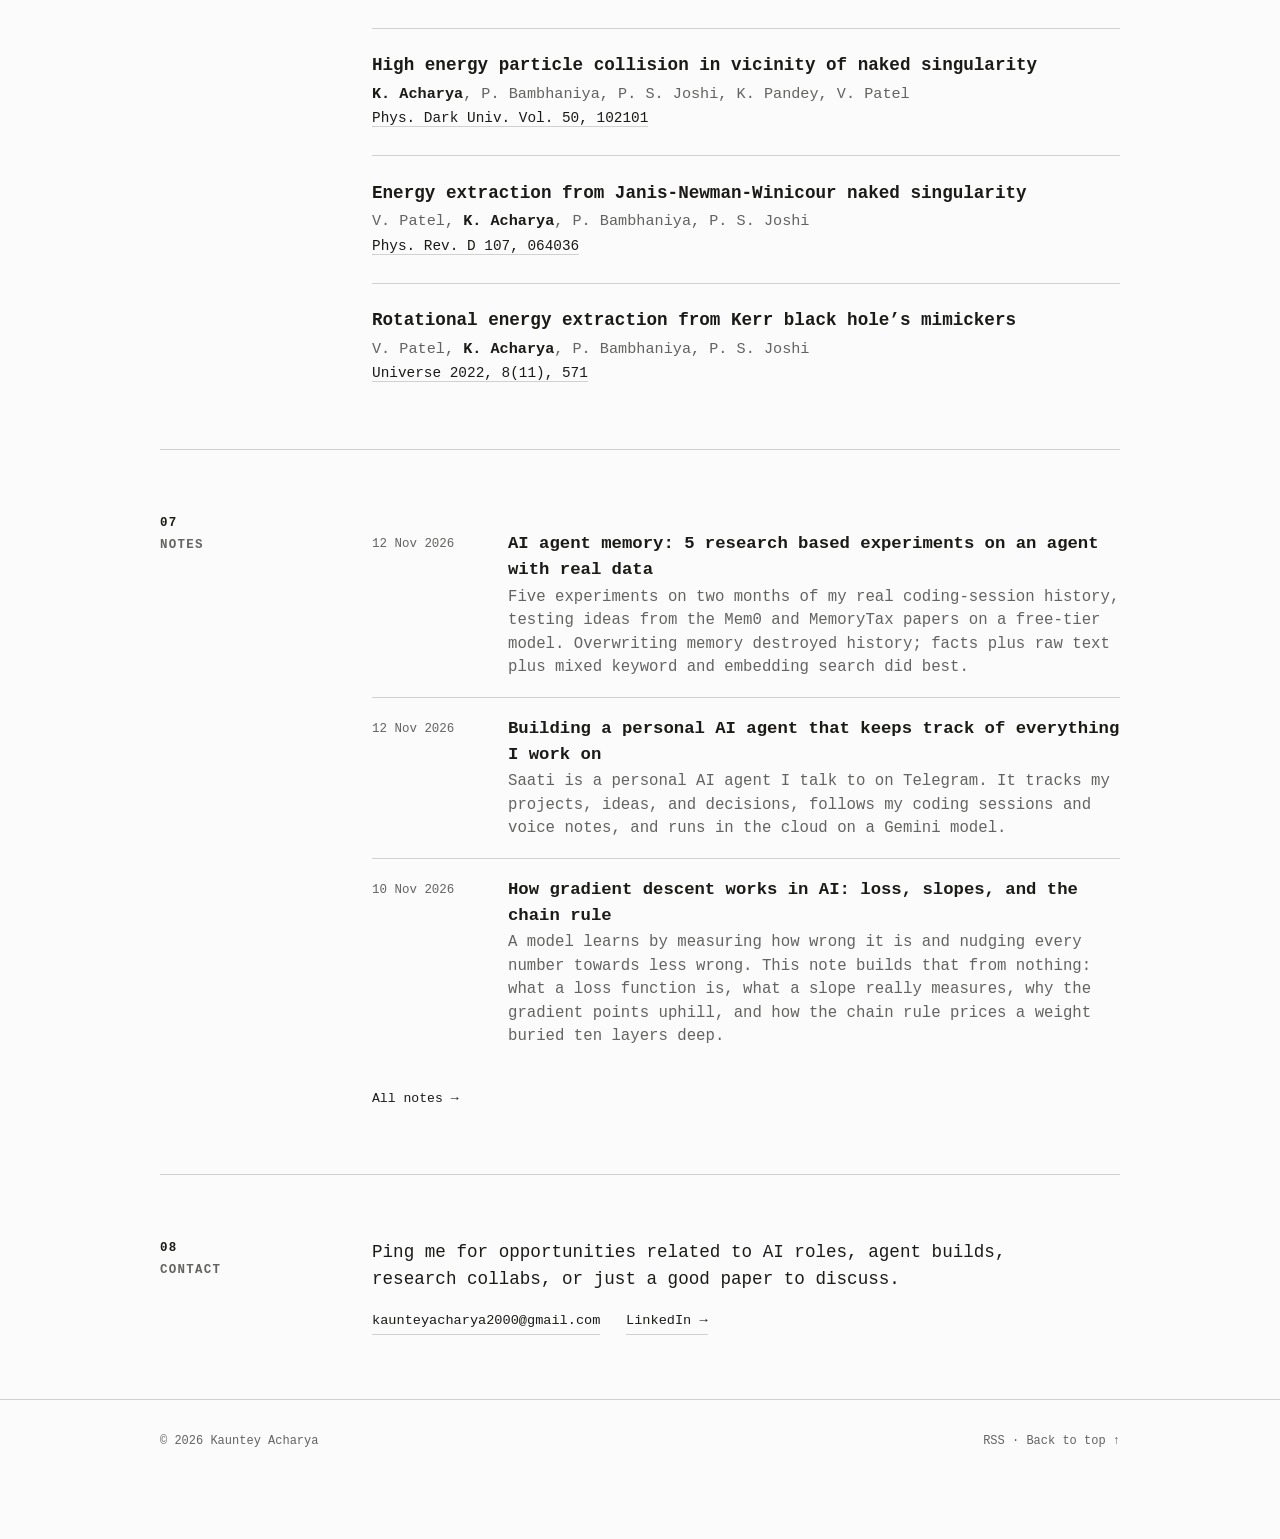
==== commit 8e62068f: "edit NotebookLM note, deepen the Karpathy piece, retitle notes edit note on NotebookLM vs chatbots v" ====
--- a/index.html
+++ b/index.html
@@ -2,6 +2,7 @@
 <html lang="en">
 <head>
 <meta charset="UTF-8">
+<meta name="ka-static-notes" content="1">
 <meta name="viewport" content="width=device-width, initial-scale=1.0">
 
 <title>Kauntey Acharya | AI Automation Engineer | AI Strategist &amp; Consultant</title>
@@ -425,7 +426,7 @@
     <div class="section-body">
       <ol class="rows">
         <li class="row">
-          <div class="row-head"><h3>AI Automation Engineer &amp; Analyst</h3><span class="when">Aug 2024 - Present</span></div>
+          <div class="row-head"><h3>AI Automation Engineer &amp; Analyst</h3><span class="when">Aug 2024 - Aug 2026</span></div>
           <p class="org">Innodata Inc.</p>
           <p>Designing and building AI automations and workflows, alongside LLM evaluation, response-quality analysis,
             role-specific behaviour testing, and multimodal AI workflows.</p>
@@ -616,7 +617,7 @@
   <section class="section reveal" id="notes" aria-labelledby="notes-h">
     <h2 class="section-label" id="notes-h"><span>07</span>Notes</h2>
     <div class="section-body">
-      <ul class="post-list" id="latestPosts"><li class="empty">Loading…</li></ul>
+      <ul class="post-list" id="latestPosts"><li class="post-item"><time datetime="2026-11-12">12 Nov 2026</time><div><a href="notes/ai-agent-memory-experiments/">AI agent memory: 5 research based experiments on an agent with real data</a><p>Five experiments on two months of my real coding-session history, testing ideas from the Mem0 and MemoryTax papers on a free-tier model. Overwriting memory destroyed history; facts plus raw text plus mixed keyword and embedding search did best.</p></div></li><li class="post-item"><time datetime="2026-11-12">12 Nov 2026</time><div><a href="notes/building-a-personal-ai-agent/">Building a personal AI agent that keeps track of everything I work on</a><p>Saati is a personal AI agent I talk to on Telegram. It tracks my projects, ideas, and decisions, follows my coding sessions and voice notes, and runs in the cloud on a Gemini model.</p></div></li><li class="post-item"><time datetime="2026-11-10">10 Nov 2026</time><div><a href="notes/how-gradient-descent-works/">How gradient descent works in AI: loss, slopes, and the chain rule</a><p>A model learns by measuring how wrong it is and nudging every number towards less wrong. This note builds that from nothing: what a loss function is, what a slope really measures, why the gradient points uphill, and how the chain rule prices a weight buried ten layers deep.</p></div></li></ul>
       <a class="more-link" href="notes.html">All notes →</a>
     </div>
   </section>
--- a/assets/style.css
+++ b/assets/style.css
@@ -12,6 +12,7 @@
   --muted:   rgba(27, 26, 23, .68);
   --line:    rgba(27, 26, 23, .18);
   --accent:  #1B1A17;
+  --fs-b:    #B4532A;          /* figure accent, shared with assets/fromscratch.js */
 
   --mono:  monospace;
   --serif: monospace;
@@ -34,6 +35,7 @@
   --muted:   rgba(236, 231, 220, .66);
   --line:    rgba(236, 231, 220, .18);
   --accent:  #ECE7DC;
+  --fs-b:    #E58C5F;
   --paper:   #171614;
   color-scheme: dark;
 }
@@ -581,6 +583,19 @@
 
 .prose a.steplink { text-decoration-style: dotted; text-underline-offset: 2px; }
 
+/* Static diagrams drawn inline in a note (no JavaScript needed) */
+.prose .fs-fig { margin: 1.9em 0; }
+.prose .fs-fig svg { width: 100%; height: auto; display: block; border: 1px solid var(--line); border-radius: 6px; background: var(--surface); }
+.prose .fs-fig svg text { font-family: var(--mono, monospace); fill: var(--text); }
+.prose .fs-fig svg .fg-m { fill: var(--muted); }
+.prose .fs-fig svg .fg-line { stroke: var(--line); fill: none; }
+.prose .fs-fig svg .fg-ax { stroke: var(--muted); fill: none; }
+.prose .fs-fig svg .fg-curve { stroke: var(--text); fill: none; stroke-width: 2.2; }
+.prose .fs-fig svg .fg-hi { stroke: var(--fs-b); fill: none; stroke-width: 2.2; }
+.prose .fs-fig svg .fg-hit { fill: var(--fs-b); stroke: none; }
+.prose .fs-fig svg .fg-dash { stroke-dasharray: 5 4; }
+.prose .fs-fig figcaption { font-size: .83rem; color: var(--muted); margin-top: .6rem; line-height: 1.6; }
+
 /* Contents for a long note. Narrow screens: a plain list where it sits in the flow.
    Wide screens: a rail of bars pinned to the left margin, opening on hover. */
 .prose .note-rail {
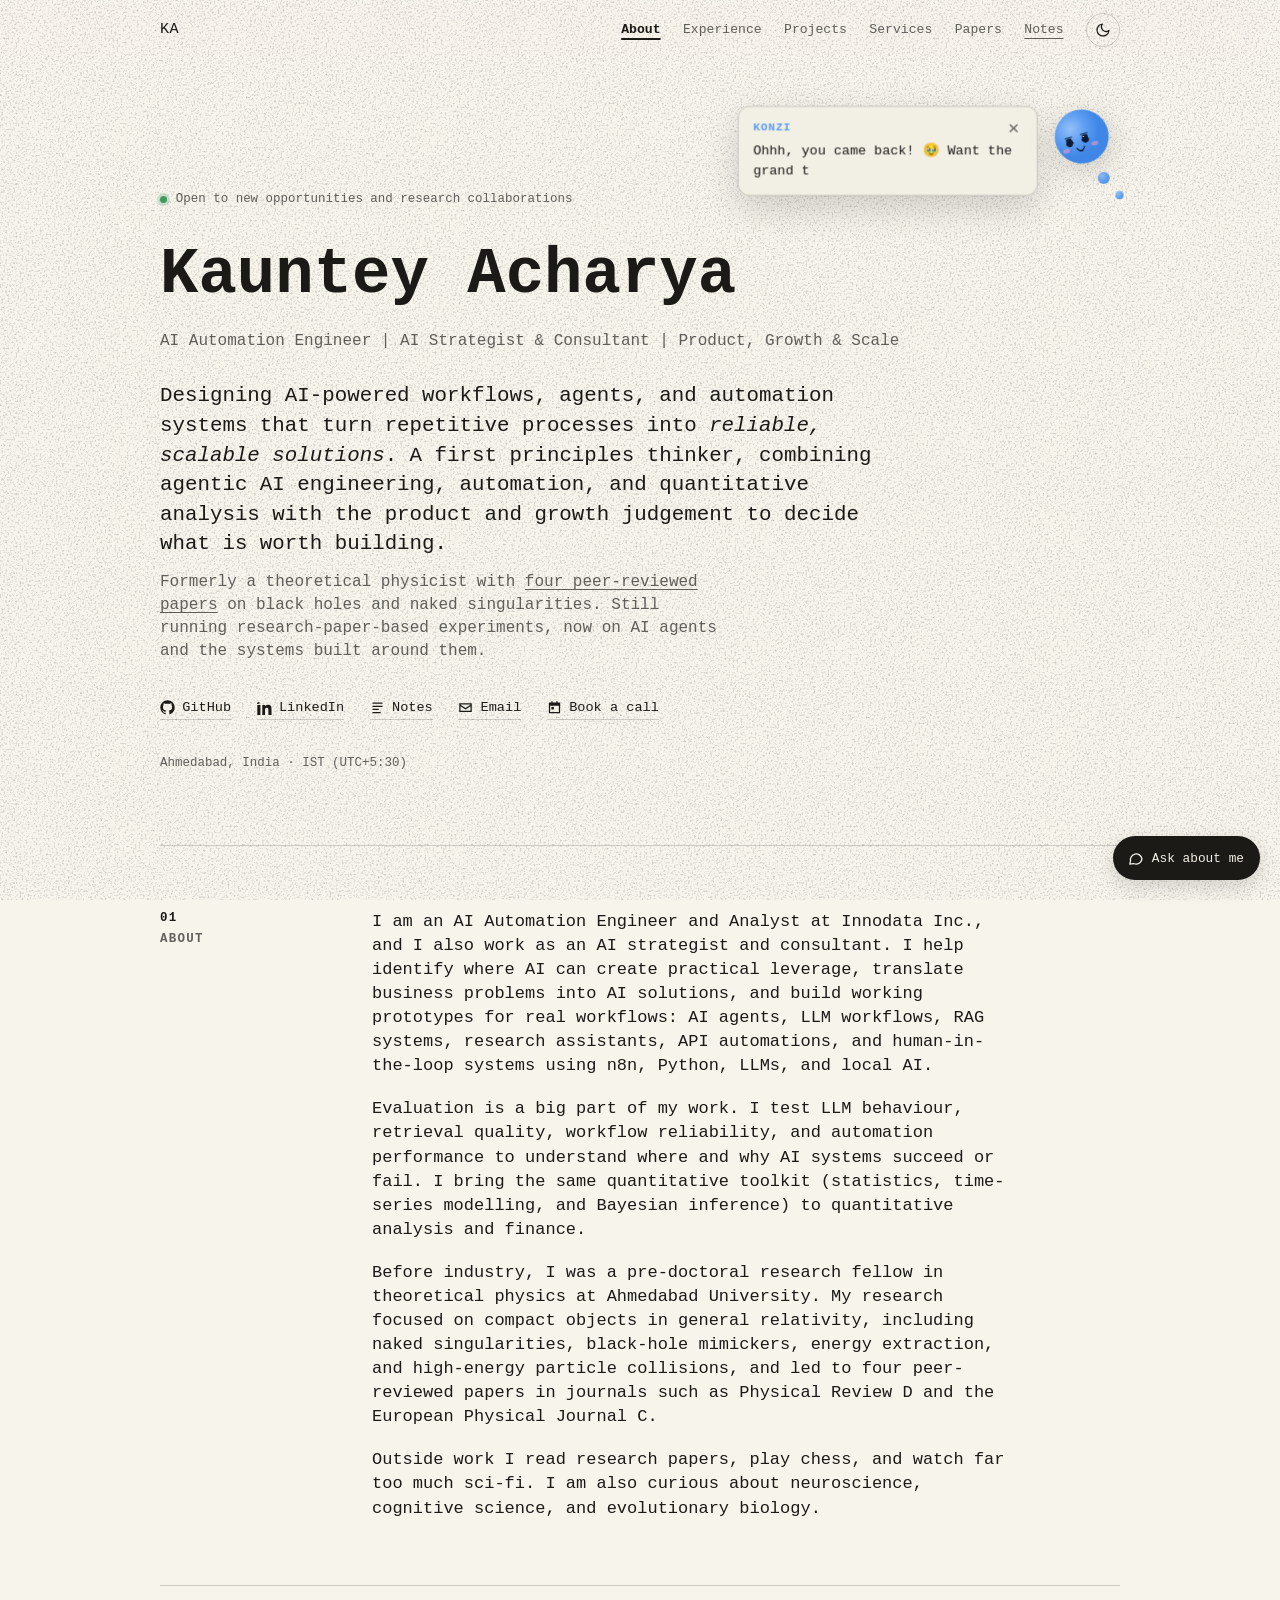
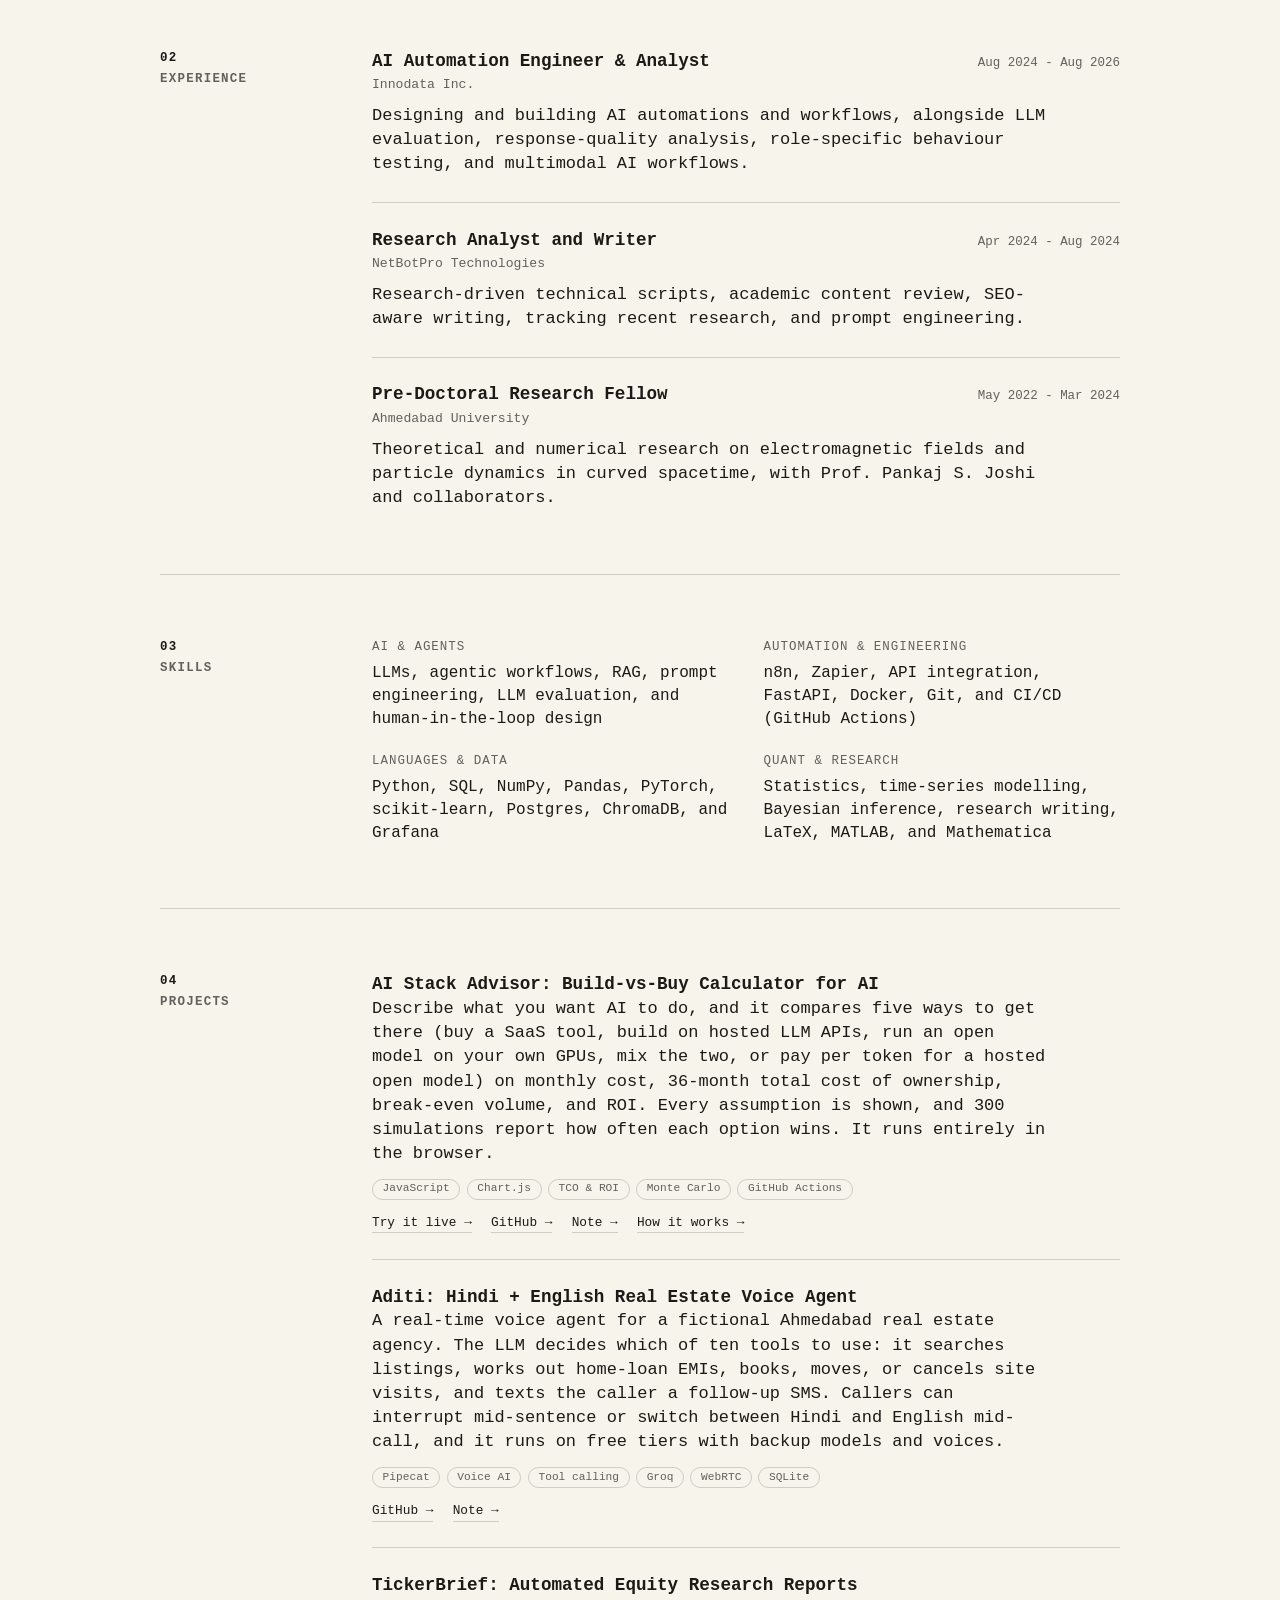
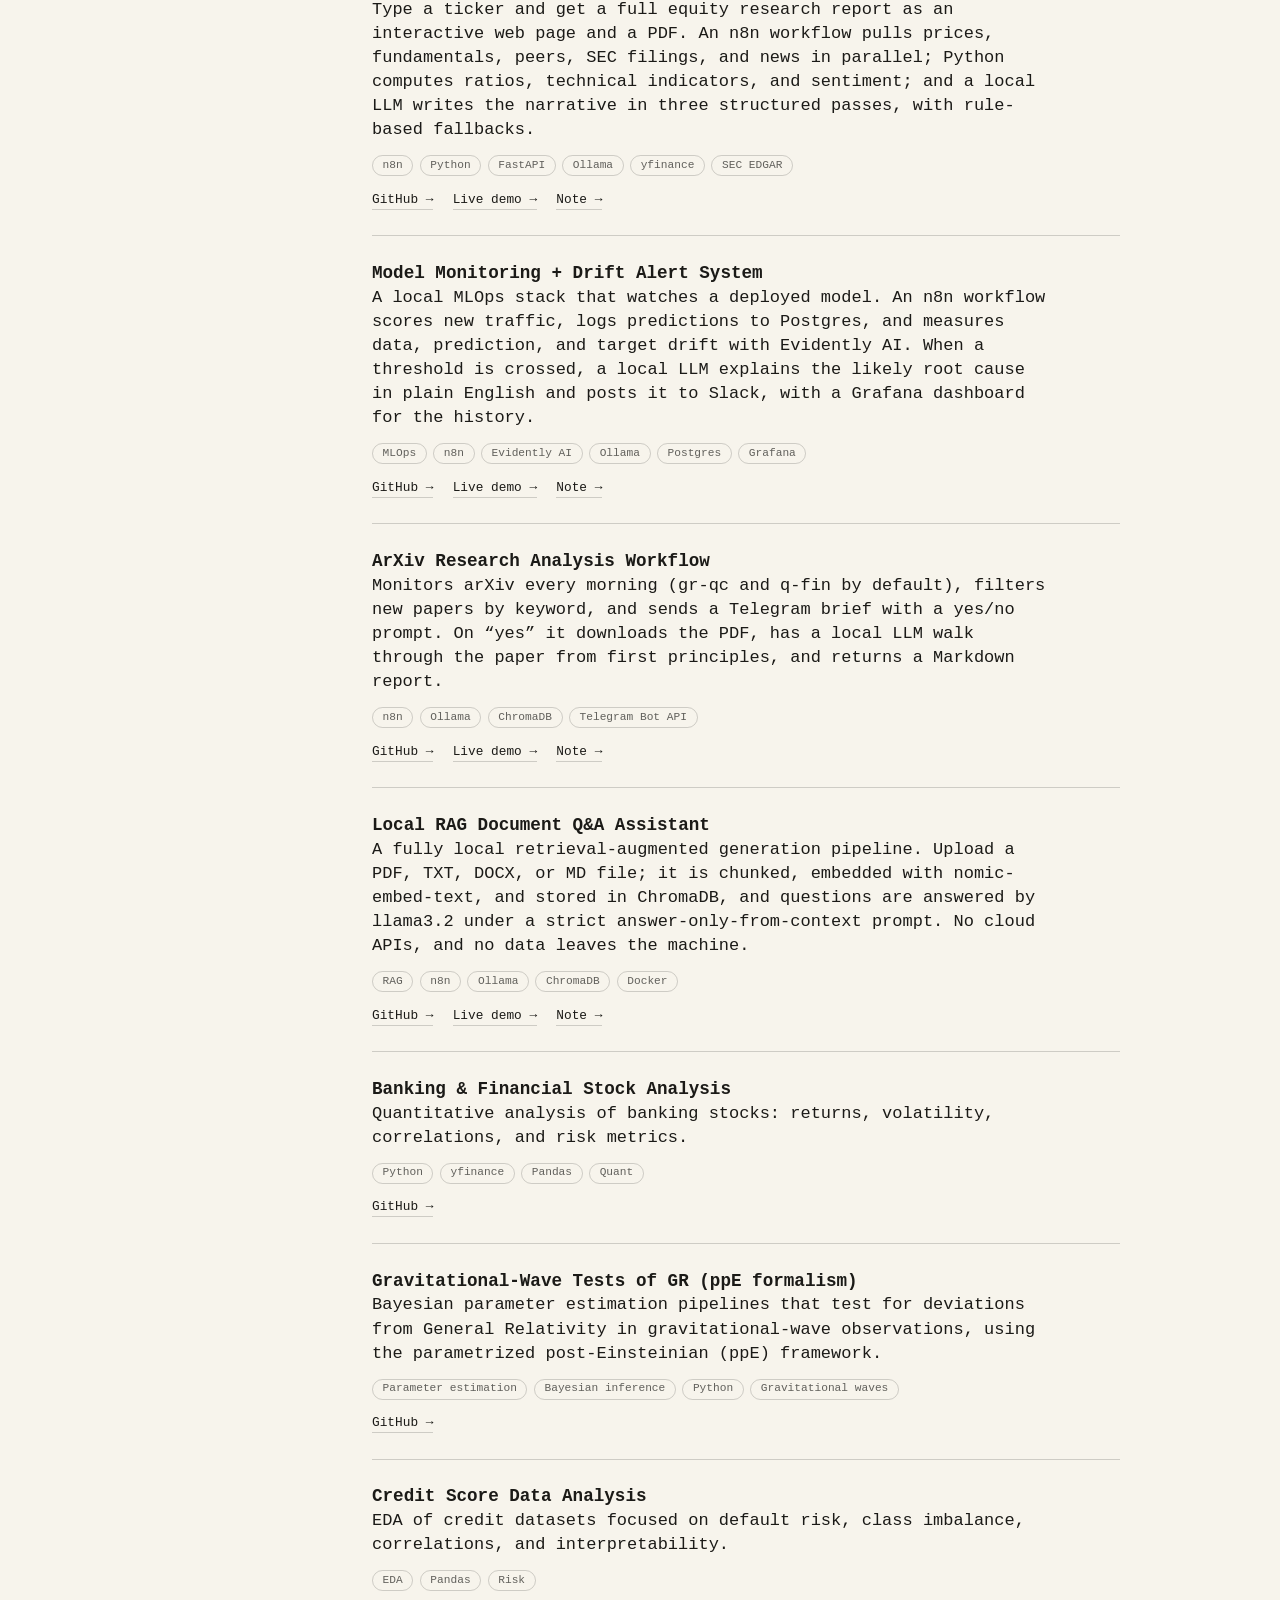
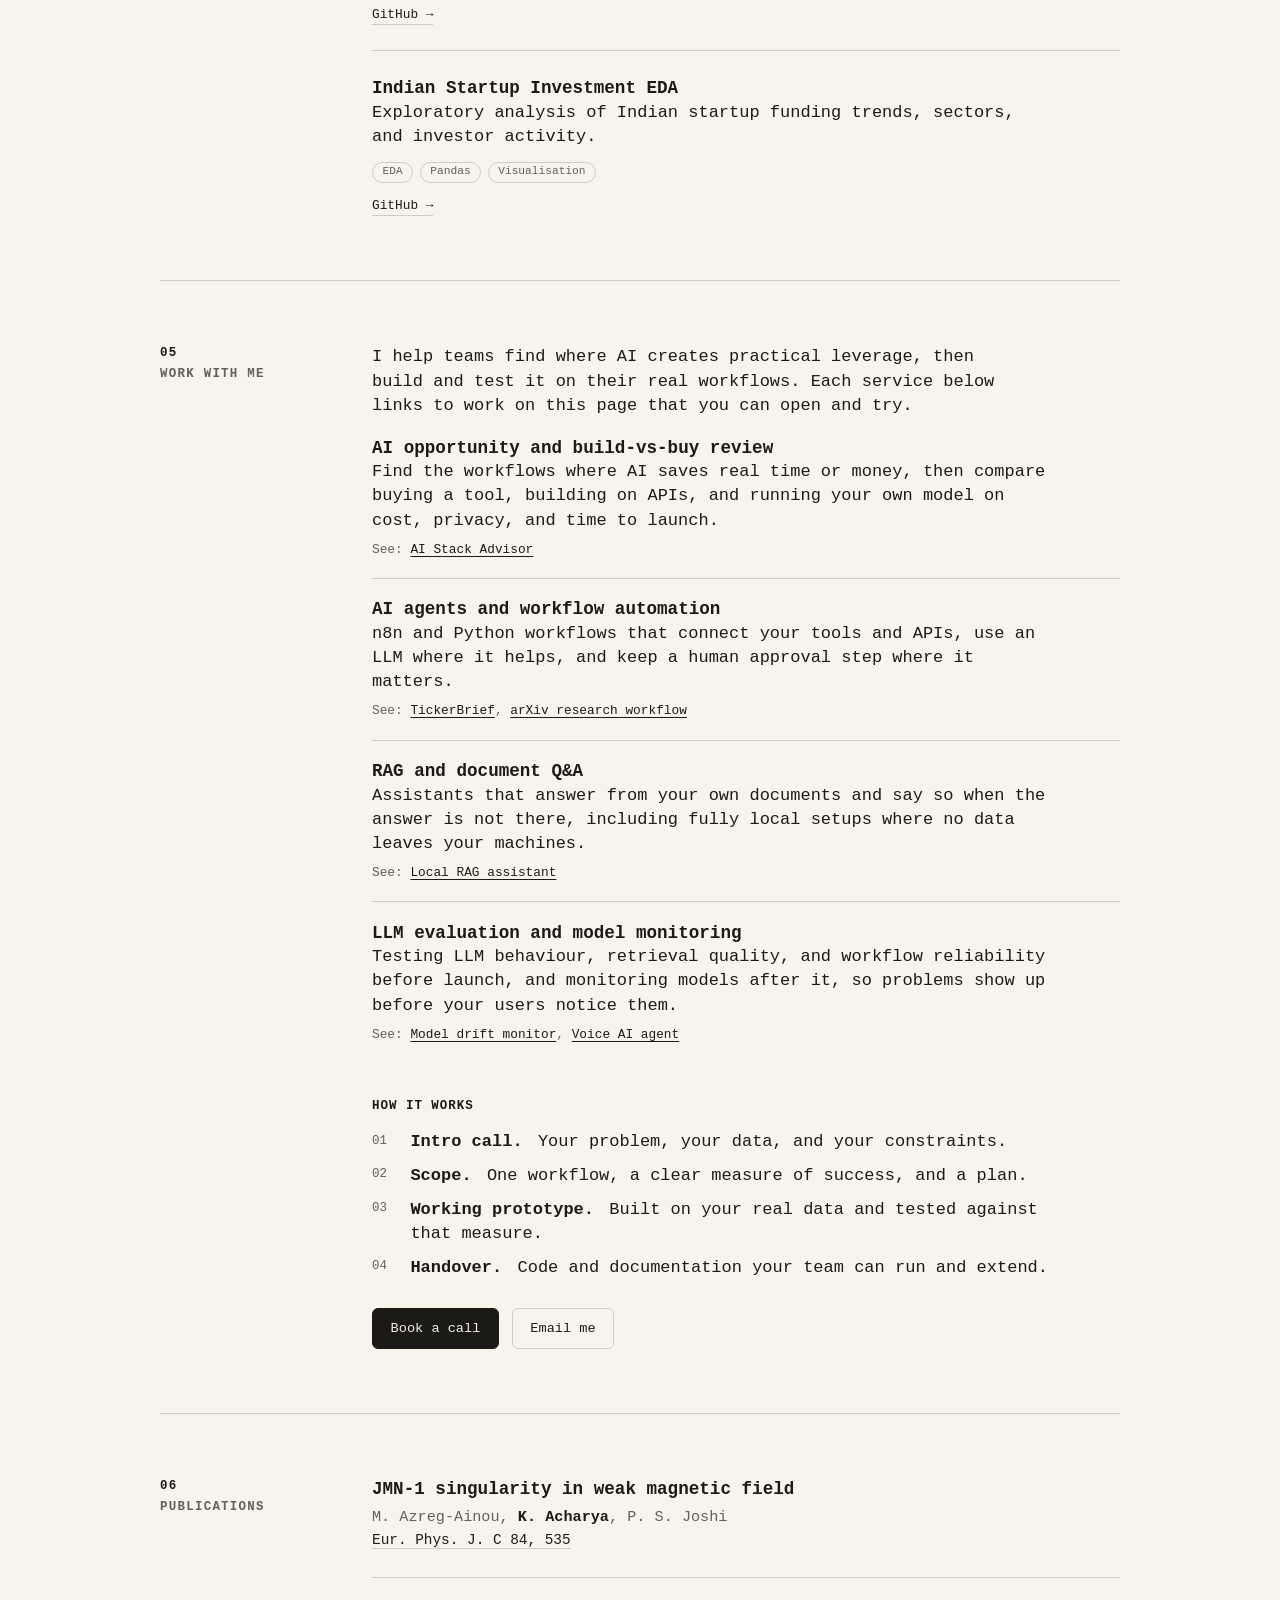
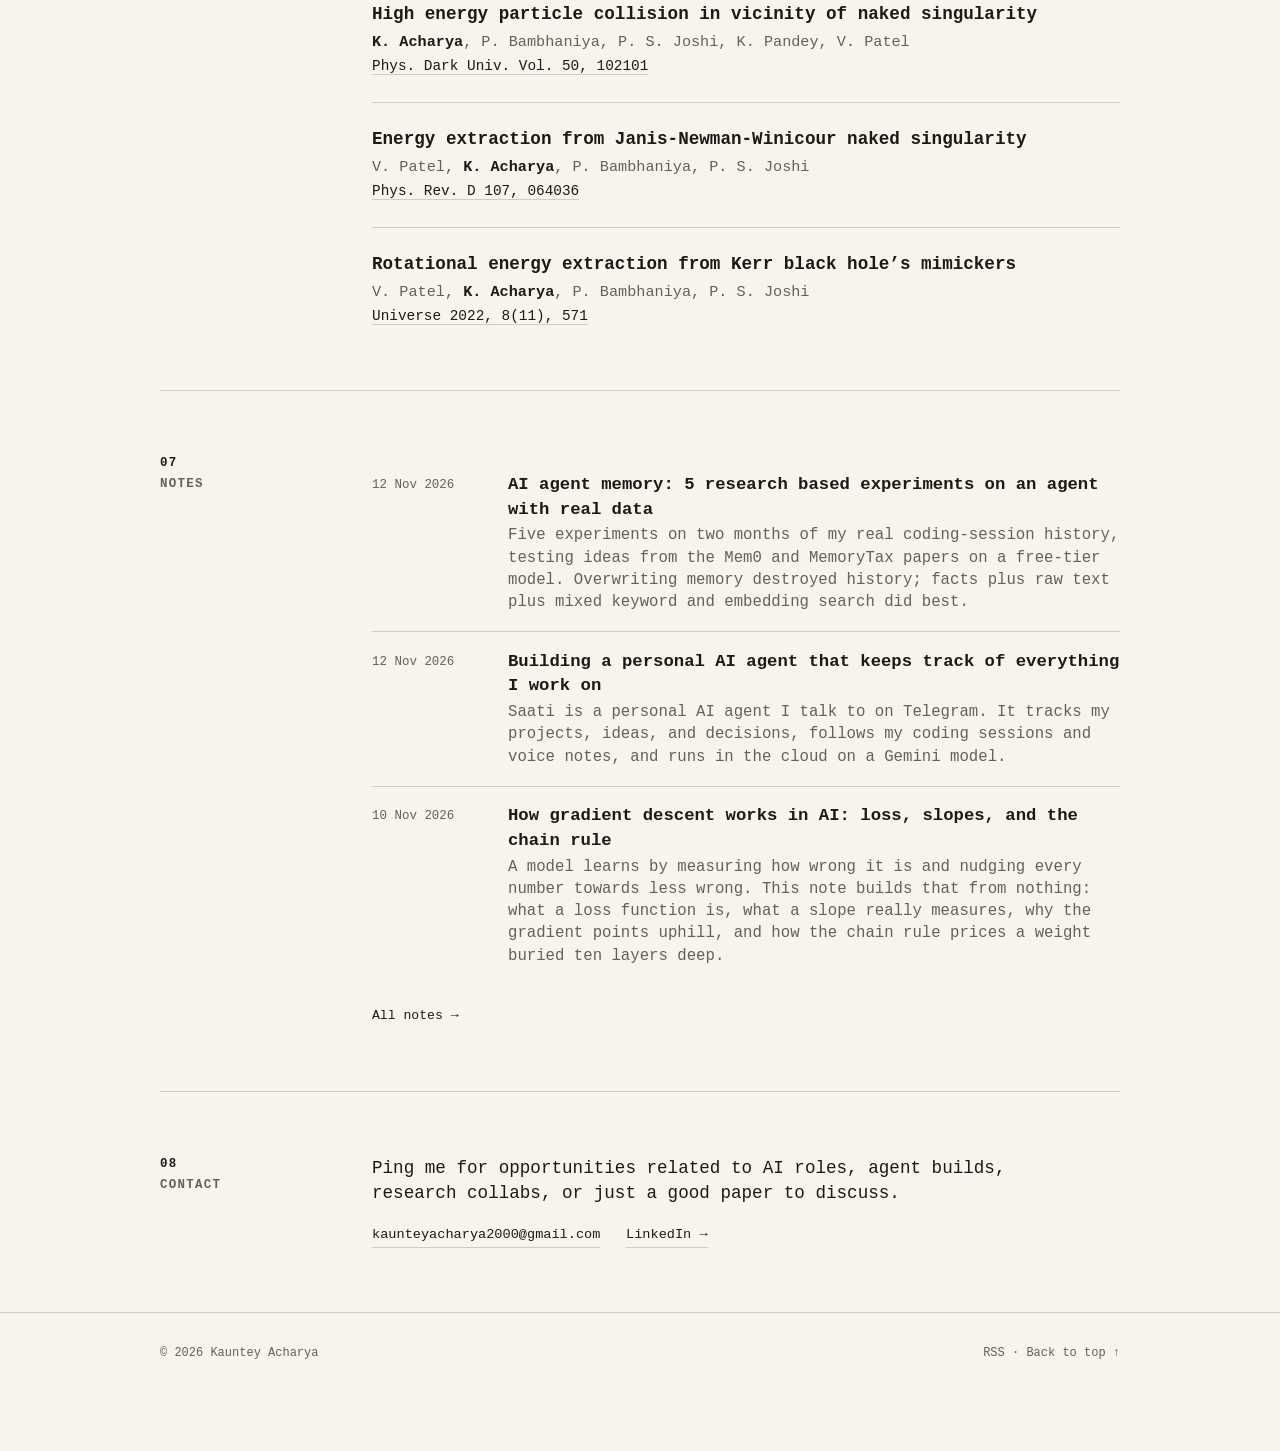
==== commit 444ff965: "Reposition the hero around product, growth and scale Replace Quantitative Analyst with Product, Grow" ====
--- a/index.html
+++ b/index.html
@@ -6,24 +6,24 @@
 <meta name="viewport" content="width=device-width, initial-scale=1.0">
 
 <title>Kauntey Acharya | AI Automation Engineer | AI Strategist &amp; Consultant</title>
-<meta name="description" content="Kauntey Acharya: AI Automation Engineer, AI Strategist and Consultant, and Quantitative Analyst based in Ahmedabad, India. Designing AI-powered workflows, agents, and automation systems.">
-<meta name="keywords" content="Kauntey Acharya, AI Automation Engineer, Quantitative Analyst, AI Analyst, n8n, Zapier, RAG, LLM evaluation, Theoretical Physics, Ahmedabad India">
+<meta name="description" content="Kauntey Acharya: AI Automation Engineer, AI Strategist and Consultant, working across product, growth and scale, based in Ahmedabad, India. Designing AI-powered workflows, agents, and automation systems.">
+<meta name="keywords" content="Kauntey Acharya, AI Automation Engineer, AI Product Strategy, Growth, Scaling, AI Analyst, n8n, Zapier, RAG, LLM evaluation, Theoretical Physics, Ahmedabad India">
 <meta name="author" content="Kauntey Acharya">
 <meta name="robots" content="index, follow">
 <link rel="canonical" href="https://kaunteyacharya.com/">
 
 <meta property="og:type" content="website">
 <meta property="og:url" content="https://kaunteyacharya.com/">
-<meta property="og:title" content="Kauntey Acharya | AI Automation Engineer | AI Strategist & Consultant | Quantitative Analyst">
-<meta property="og:description" content="Designing AI-powered workflows, agents, and automation systems. AI Automation Engineer, AI Strategist & Consultant, and Quantitative Analyst based in Ahmedabad, India.">
+<meta property="og:title" content="Kauntey Acharya | AI Automation Engineer | AI Strategist & Consultant | Product, Growth & Scale">
+<meta property="og:description" content="Designing AI-powered workflows, agents, and automation systems. AI Automation Engineer, AI Strategist & Consultant, working across product, growth and scale. Based in Ahmedabad, India.">
 <meta property="og:site_name" content="Kauntey Acharya">
 <meta property="og:image" content="https://kaunteyacharya.com/og/home.png">
 <meta property="og:image:width" content="1200">
 <meta property="og:image:height" content="630">
 <meta name="twitter:card" content="summary_large_image">
 <meta name="twitter:image" content="https://kaunteyacharya.com/og/home.png">
-<meta name="twitter:title" content="Kauntey Acharya | AI Automation Engineer | AI Strategist & Consultant | Quantitative Analyst">
-<meta name="twitter:description" content="Designing AI-powered workflows, agents, and automation systems. AI Automation Engineer, AI Strategist & Consultant, and Quantitative Analyst.">
+<meta name="twitter:title" content="Kauntey Acharya | AI Automation Engineer | AI Strategist & Consultant | Product, Growth & Scale">
+<meta name="twitter:description" content="Designing AI-powered workflows, agents, and automation systems. AI Automation Engineer, AI Strategist & Consultant, working across product, growth and scale.">
 <meta name="theme-color" content="#F5F5F5" media="(prefers-color-scheme: light)">
 <meta name="theme-color" content="#1C1B19" media="(prefers-color-scheme: dark)">
 
@@ -36,8 +36,8 @@
       "name": "Kauntey Acharya",
       "url": "https://kaunteyacharya.com/",
       "email": "mailto:kaunteyacharya2000@gmail.com",
-      "jobTitle": "AI Automation Engineer, AI Strategist & Consultant, Quantitative Analyst",
-      "description": "AI Automation Engineer and Quantitative Analyst with a background in theoretical physics.",
+      "jobTitle": "AI Automation Engineer, AI Strategist & Consultant, Product & Growth",
+      "description": "AI Automation Engineer and product strategist with a background in theoretical physics.",
       "address": {
         "@type": "PostalAddress",
         "addressLocality": "Ahmedabad",
@@ -375,10 +375,13 @@
   <section class="hero" aria-labelledby="hero-name">
     <p class="status">Open to new opportunities and research collaborations</p>
     <h1 id="hero-name">Kauntey Acharya</h1>
-    <p class="roles"><span class="nw">AI Automation Engineer</span> | <span class="nw">AI Strategist &amp; Consultant</span> | <span class="nw">Quantitative Analyst</span></p>
+    <p class="roles"><span class="nw">AI Automation Engineer</span> | <span class="nw">AI Strategist &amp; Consultant</span> | <span class="nw">Product, Growth &amp; Scale</span></p>
     <p class="lede">Designing AI-powered workflows, agents, and automation systems that turn repetitive processes into
-      <em>reliable, scalable solutions</em>. Combining agentic AI engineering, automation, quantitative analysis, and
-      research-driven problem solving.</p>
+      <em>reliable, scalable solutions</em>. A first principles thinker, combining agentic AI engineering, automation,
+      and quantitative analysis with the product and growth judgement to decide what is worth building.</p>
+    <p class="lede lede-2">Formerly a theoretical physicist with <a href="#publications">four peer-reviewed papers</a> on
+      black holes and naked singularities. Still running research-paper-based experiments, now on AI agents and the
+      systems built around them.</p>
 
     <nav class="links" aria-label="Profiles">
       <a href="https://github.com/KaunteyAcharya" target="_blank" rel="noopener noreferrer">
--- a/assets/style.css
+++ b/assets/style.css
@@ -6,7 +6,7 @@
 /* ---------- Tokens ---------- */
 /* Palette: off-white paper (light) / graphite (dark), monochrome */
 :root {
-  --bg:      #F5F5F5;
+  --bg:      #F2EFE5;
   --surface: rgba(27, 26, 23, .04);
   --text:    #1B1A17;
   --muted:   rgba(27, 26, 23, .68);
@@ -25,7 +25,8 @@
      Light and dark specks around the paper colour; --paper is set a touch lighter
      than --bg (and a touch darker in dark mode) so the grained page averages out to --bg. */
   --grain: url("data:image/svg+xml,%3Csvg xmlns=%27http://www.w3.org/2000/svg%27 width=%27180%27 height=%27180%27%3E%3Cfilter id=%27d%27 x=%270%27 y=%270%27 color-interpolation-filters=%27sRGB%27%3E%3CfeTurbulence type=%27fractalNoise%27 baseFrequency=%27.85%27 numOctaves=%273%27 stitchTiles=%27stitch%27/%3E%3CfeColorMatrix values=%270 0 0 0 0  0 0 0 0 0  0 0 0 0 0  -0.5 0 0 0 0.25%27/%3E%3C/filter%3E%3Cfilter id=%27l%27 x=%270%27 y=%270%27 color-interpolation-filters=%27sRGB%27%3E%3CfeTurbulence type=%27fractalNoise%27 baseFrequency=%27.85%27 numOctaves=%273%27 stitchTiles=%27stitch%27/%3E%3CfeColorMatrix values=%270 0 0 0 1  0 0 0 0 1  0 0 0 0 1  0.5 0 0 0 -0.25%27/%3E%3C/filter%3E%3Crect width=%27100%25%27 height=%27100%25%27 filter=%27url%28%23d%29%27/%3E%3Crect width=%27100%25%27 height=%27100%25%27 filter=%27url%28%23l%29%27/%3E%3C/svg%3E");
-  --paper: #FBFBFB;
+  --paper: #F7F4EC;
+  --grain-size: 310px;        /* tile size of the paper grain; 180px was the original, larger reads coarser */
 }
 
 :root[data-ka-theme="dark"] {
@@ -48,7 +49,7 @@
   color: var(--text);
   font-family: var(--serif);
   font-size: 17px;
-  line-height: 1.5;          /* original 1.75 minus .25 */
+  line-height: 1.42;         /* original 1.75, then 1.5, now tighter */
   -webkit-font-smoothing: antialiased;
   transition: background-color .3s ease, color .3s ease;
 }
@@ -56,7 +57,7 @@
    (background-attachment: fixed is ignored on iPhones, a fixed layer is not). */
 body::before {
   content: ""; position: fixed; inset: 0; z-index: -1; pointer-events: none;
-  background: var(--grain) 0 0 / 180px 180px;
+  background: var(--grain) 0 0 / var(--grain-size) var(--grain-size);
 }
 a { color: inherit; }
 img { max-width: 100%; }
@@ -77,7 +78,7 @@
 /* ---------- Top bar ---------- */
 .topbar {
   position: sticky; top: env(safe-area-inset-top, 0px); z-index: 50;
-  background: var(--grain) 0 0 / 180px 180px, color-mix(in srgb, var(--paper, var(--bg)) 88%, transparent);
+  background: var(--grain) 0 0 / var(--grain-size) var(--grain-size), color-mix(in srgb, var(--paper, var(--bg)) 88%, transparent);
   backdrop-filter: blur(8px);
   -webkit-backdrop-filter: blur(8px);
   border-bottom: 1px solid transparent;
@@ -126,6 +127,10 @@
 .hero .roles { font-family: var(--mono); font-size: clamp(.85rem, 1.8vw, 1rem); color: var(--muted); margin-bottom: 1.8rem; }
 .hero .lede { font-size: clamp(1.1rem, 2.2vw, 1.3rem); max-width: 36em; margin-bottom: 2.2rem; }
 .hero .lede em { font-style: italic; }
+/* Second hero line: the physics background and the research habit. One step down
+   from the lede so it reads as context rather than as a second headline. */
+.hero .lede-2 { font-size: 1rem; color: var(--muted); margin-top: -1.4rem; }
+.hero .lede-2 a { color: inherit; text-underline-offset: 3px; }
 .nw { white-space: nowrap; }
 
 .links { display: flex; flex-wrap: wrap; gap: .6rem 1.6rem; font-family: var(--mono); font-size: .85rem; }
@@ -249,6 +254,9 @@
 .article h1, .article .post-title { font-size: clamp(2rem, 5vw, 2.8rem); line-height: 1.15; letter-spacing: -.015em; font-weight: 600; }
 .article .meta { font-family: var(--mono); font-size: .8rem; color: var(--muted); margin-top: .8rem; }
 .prose > * + * { margin-top: 1.1em; }
+/* The page runs tight (body is 1.42), but long reading needs more leading than
+   short marketing copy, especially in a monospace face. Note bodies get their own. */
+.prose p, .prose li, .prose blockquote { line-height: 1.62; }
 .prose h2 { font-size: 1.5rem; margin-top: 2.2em; line-height: 1.3; }
 .prose h3 { font-size: 1.2rem; margin-top: 1.8em; }
 .prose a { color: var(--accent); text-underline-offset: 3px; }
@@ -363,6 +371,11 @@
   .post-item { grid-template-columns: 1fr; gap: .1rem; }
 }
 @media (max-width: 480px) {
+  /* Phones: the hero carries a lot of copy now, so the two description lines
+     step down a size. Keeps the profile links above the fold. */
+  .hero .lede { font-size: .98rem; margin-bottom: 1.8rem; }
+  .hero .lede-2 { font-size: .88rem; margin-top: -1.1rem; }
+  .hero .roles { font-size: .85rem; }
   .nav { gap: 1rem; }
   .chat { right: 10px; left: 10px; bottom: 10px; width: auto !important; height: min(78vh, 560px) !important; }
   .chat-resize { display: none; }
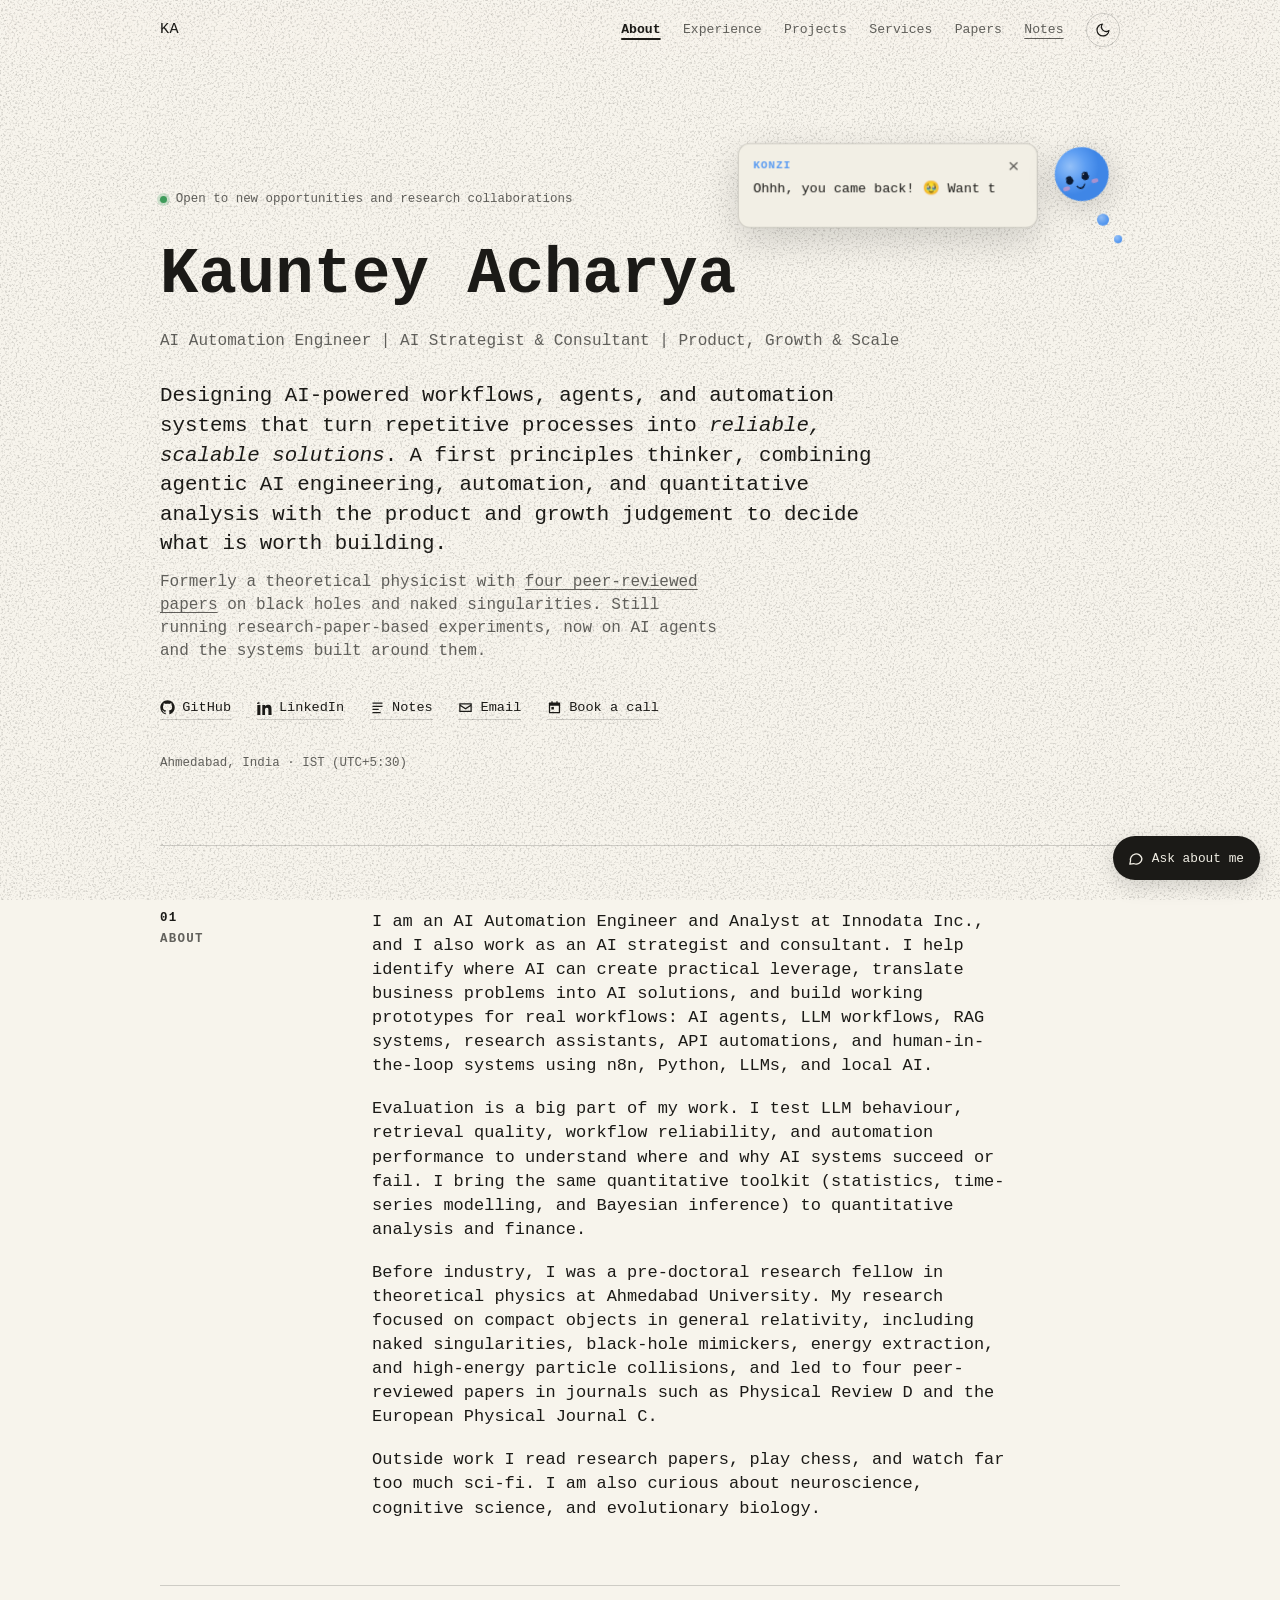
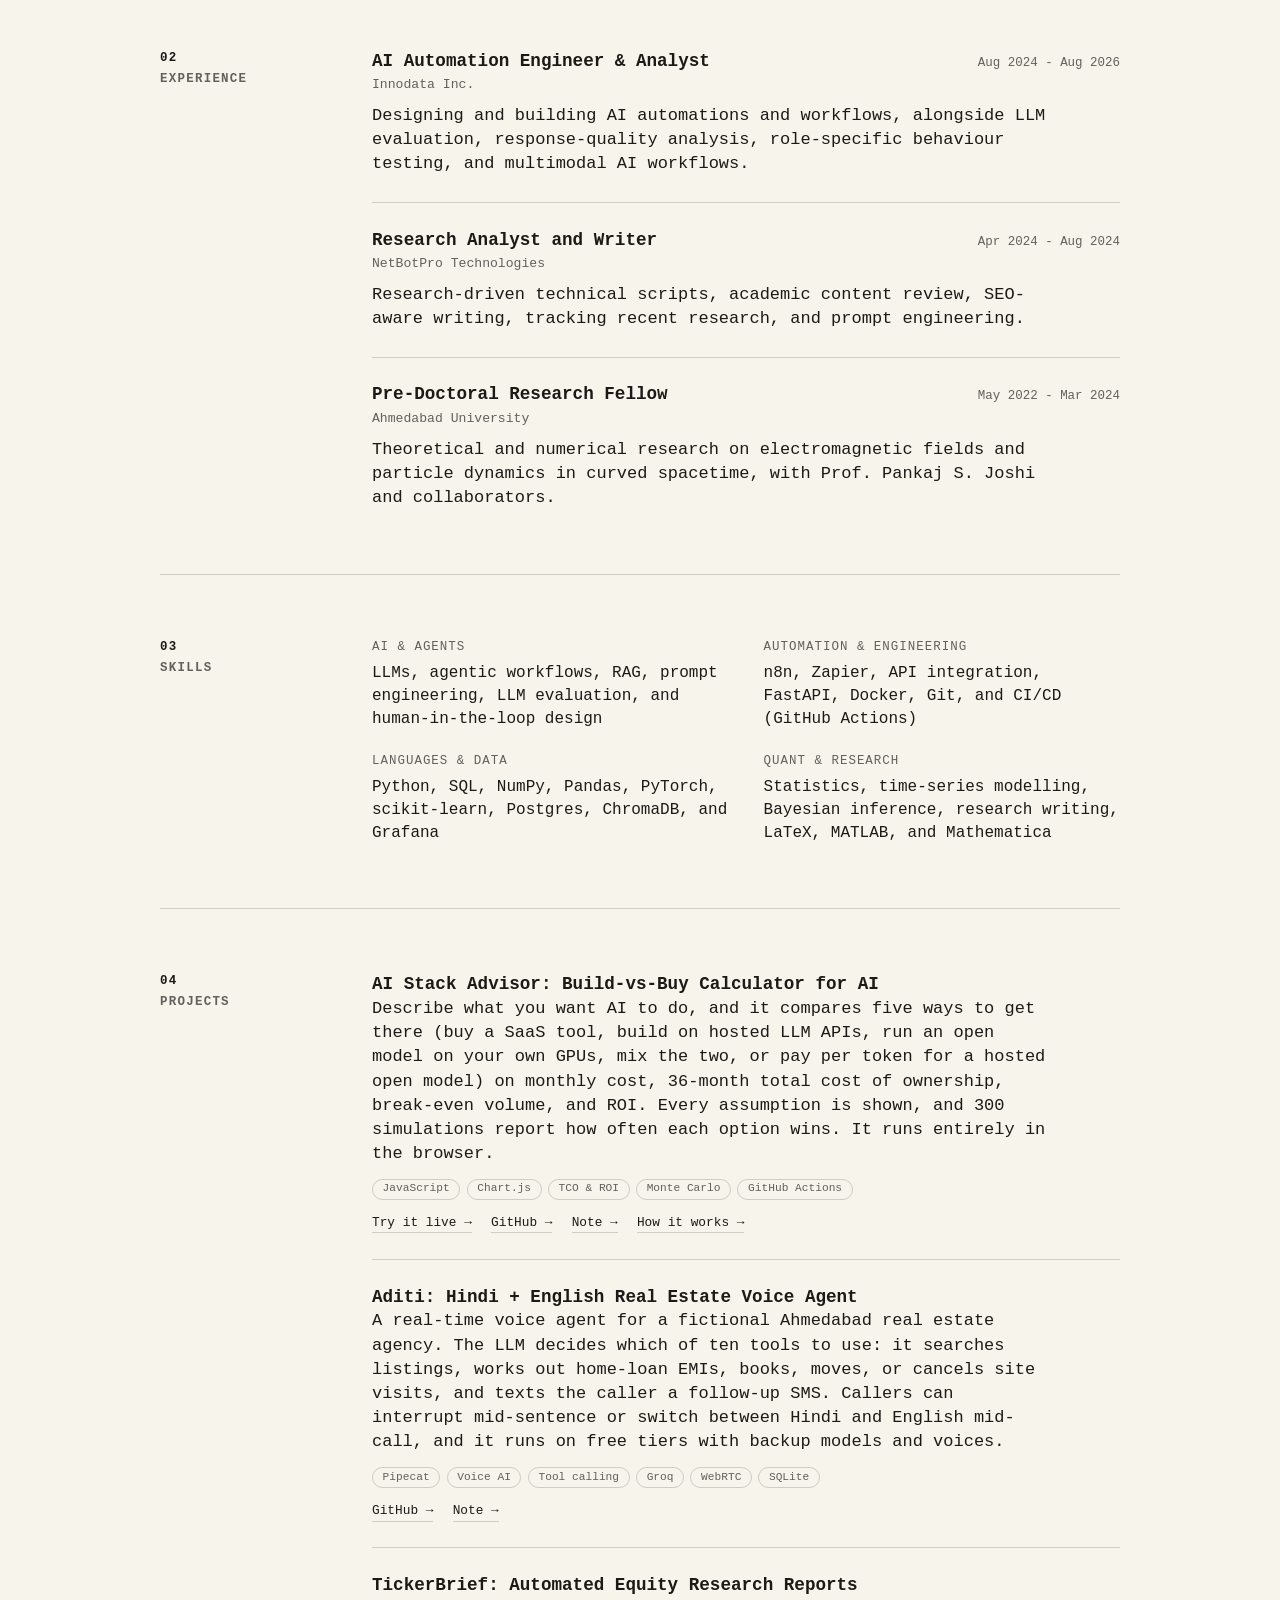
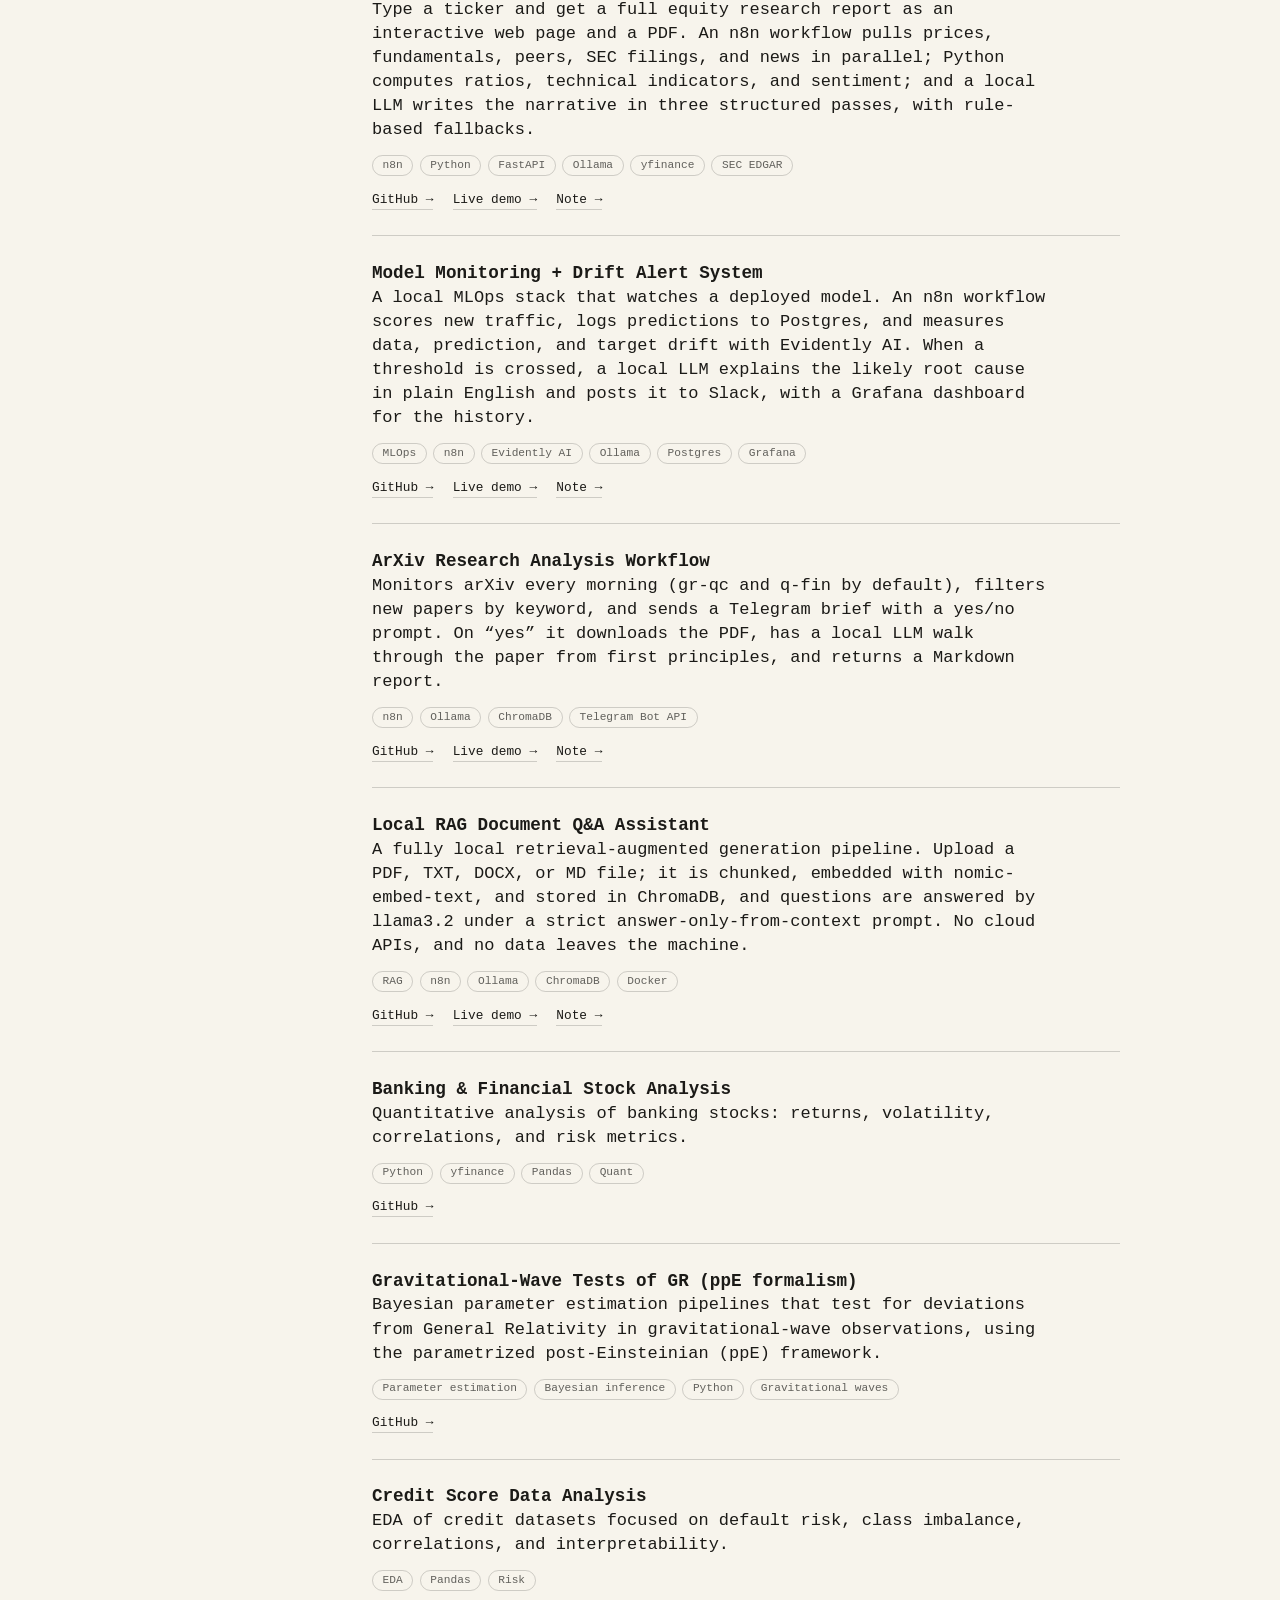
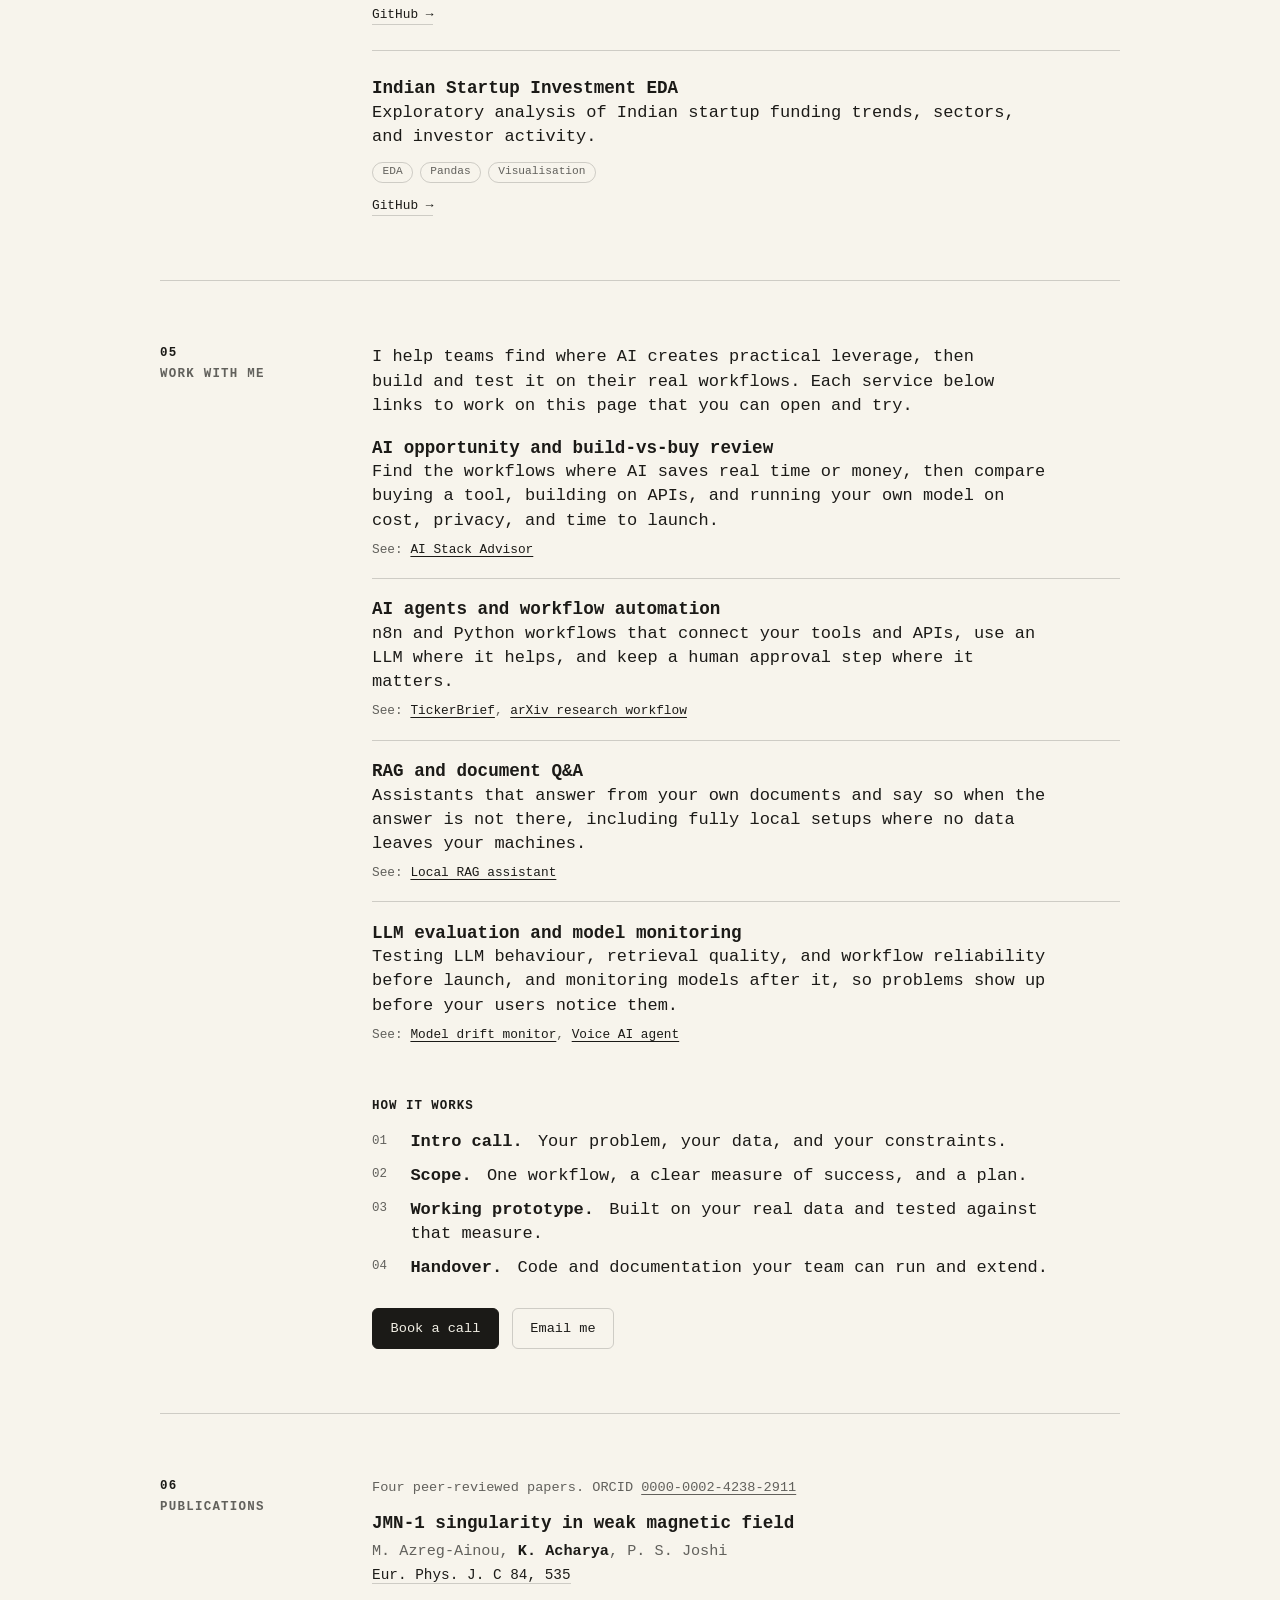
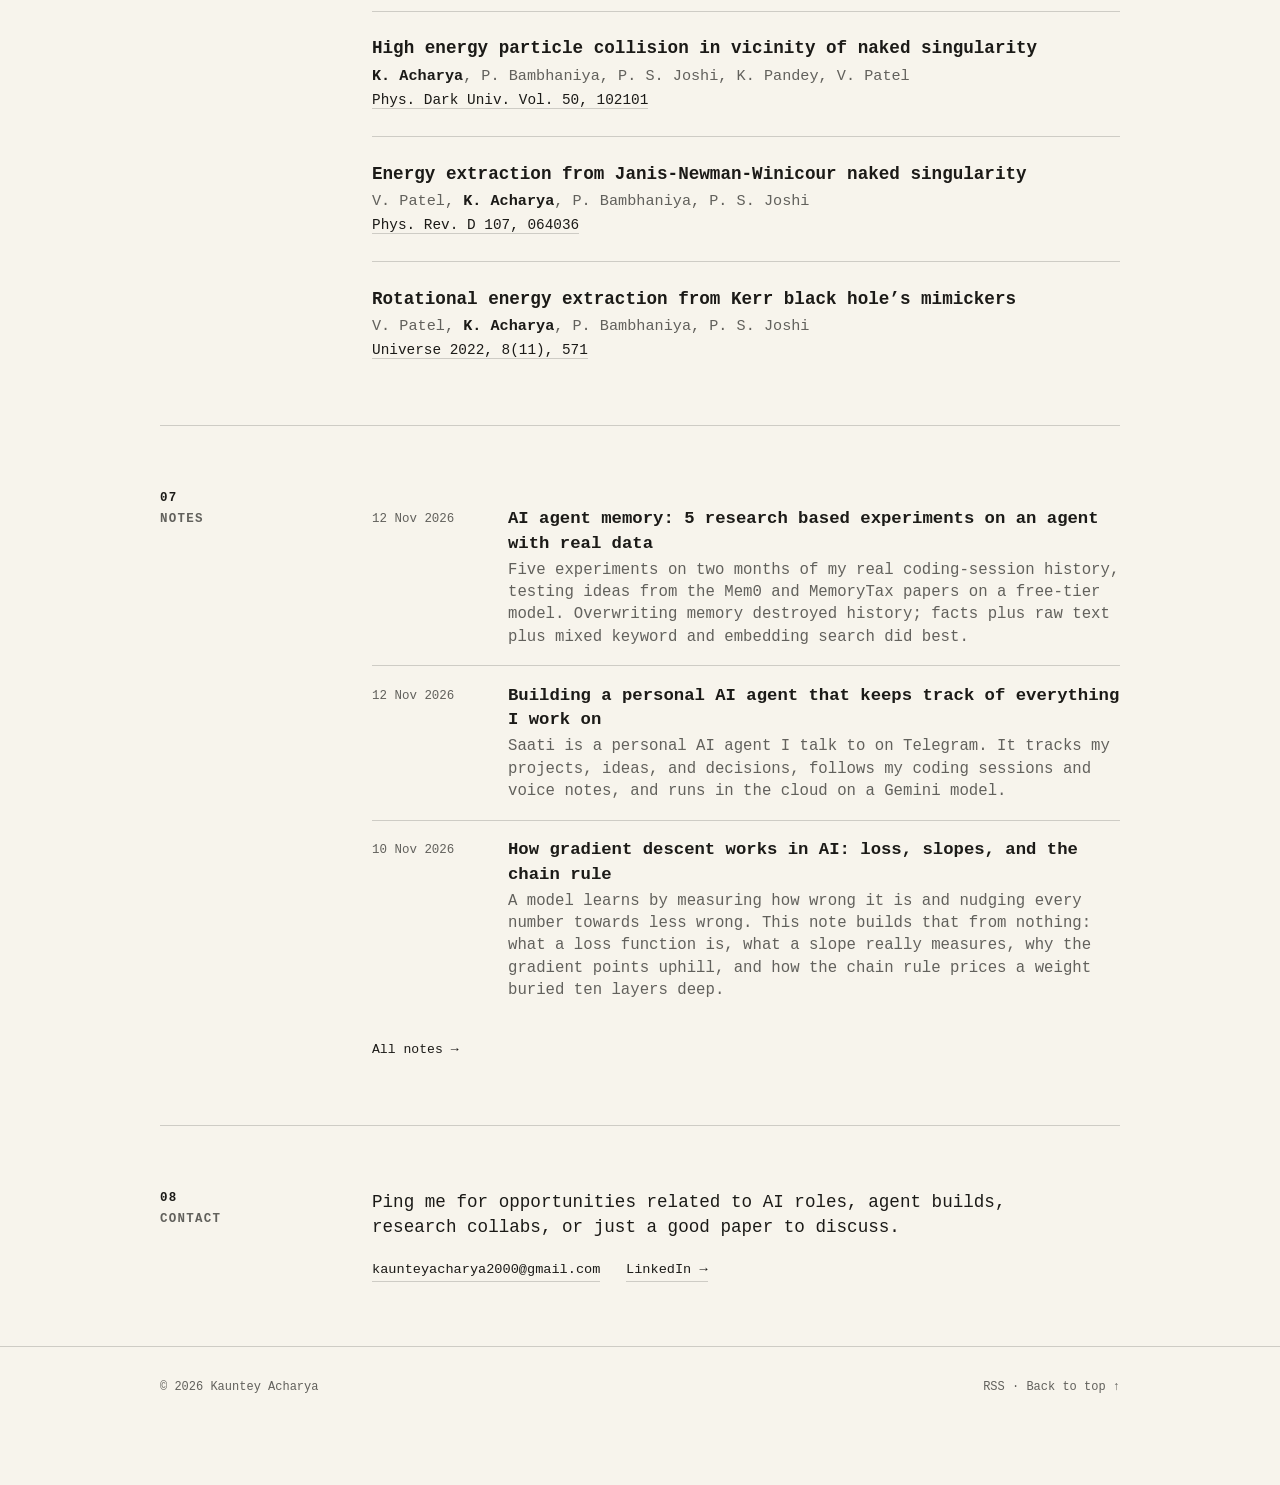
==== commit f86e3325: "Add a readable feed page and point visible RSS links at it" ====
--- a/index.html
+++ b/index.html
@@ -43,12 +43,21 @@
         "addressLocality": "Ahmedabad",
         "addressCountry": "IN"
       },
+      "identifier": {
+        "@type": "PropertyValue",
+        "propertyID": "ORCID",
+        "value": "0000-0002-4238-2911"
+      },
       "sameAs": [
+        "https://orcid.org/0000-0002-4238-2911",
+        "https://explainingagents.com",
         "https://github.com/KaunteyAcharya",
         "https://www.linkedin.com/in/kauntey-acharya",
         "https://kaunteyacharya.wordpress.com/",
         "https://medium.com/@sometimes_rational",
-        "https://www.researchgate.net/profile/Kauntey-Acharya"
+        "https://substack.com/@kaunteyacharya",
+        "https://www.researchgate.net/profile/Kauntey-Acharya",
+        "https://inspirehep.net/authors/2619980"
       ],
       "knowsAbout": [
         "AI Automation",
@@ -591,6 +600,7 @@
   <section class="section reveal" id="publications" aria-labelledby="pub-h">
     <h2 class="section-label" id="pub-h"><span>06</span>Publications</h2>
     <div class="section-body">
+      <p class="pub-orcid">Four peer-reviewed papers. ORCID <a href="https://orcid.org/0000-0002-4238-2911" target="_blank" rel="noopener noreferrer me">0000-0002-4238-2911</a></p>
       <ol class="rows">
         <li class="row pub">
           <h3>JMN-1 singularity in weak magnetic field</h3>
@@ -642,7 +652,7 @@
 <footer class="footer">
   <div class="wrap">
     <span>© <span data-year>2026</span> Kauntey Acharya</span>
-    <span><a href="feed.xml">RSS</a> · <a href="#top">Back to top ↑</a></span>
+    <span><a href="feed/">RSS</a> · <a href="#top">Back to top ↑</a></span>
   </div>
 </footer>
 
--- a/assets/style.css
+++ b/assets/style.css
@@ -665,3 +665,16 @@
 @keyframes ka-target-flash { from { background: var(--surface); } to { background: transparent; } }
 .prose .target-flash { animation: ka-target-flash 1.8s ease-out; border-radius: 3px; }
 @media (prefers-reduced-motion: reduce) { .prose .target-flash { animation: none; } }
+
+/* ORCID line above the publications list */
+.pub-orcid { font-size: .85rem; color: var(--muted); margin-bottom: 1.4rem; }
+.pub-orcid a { color: inherit; text-underline-offset: 3px; }
+
+/* Follow row under the notes heading */
+.feed-link { display: flex; flex-wrap: wrap; align-items: center; gap: .35rem .5rem; }
+.feed-copy {
+  font: inherit; font-size: .78rem; cursor: pointer;
+  background: none; color: var(--muted);
+  border: 1px solid var(--line); border-radius: 999px; padding: .12rem .6rem;
+}
+.feed-copy:hover { color: var(--text); border-color: var(--text); }
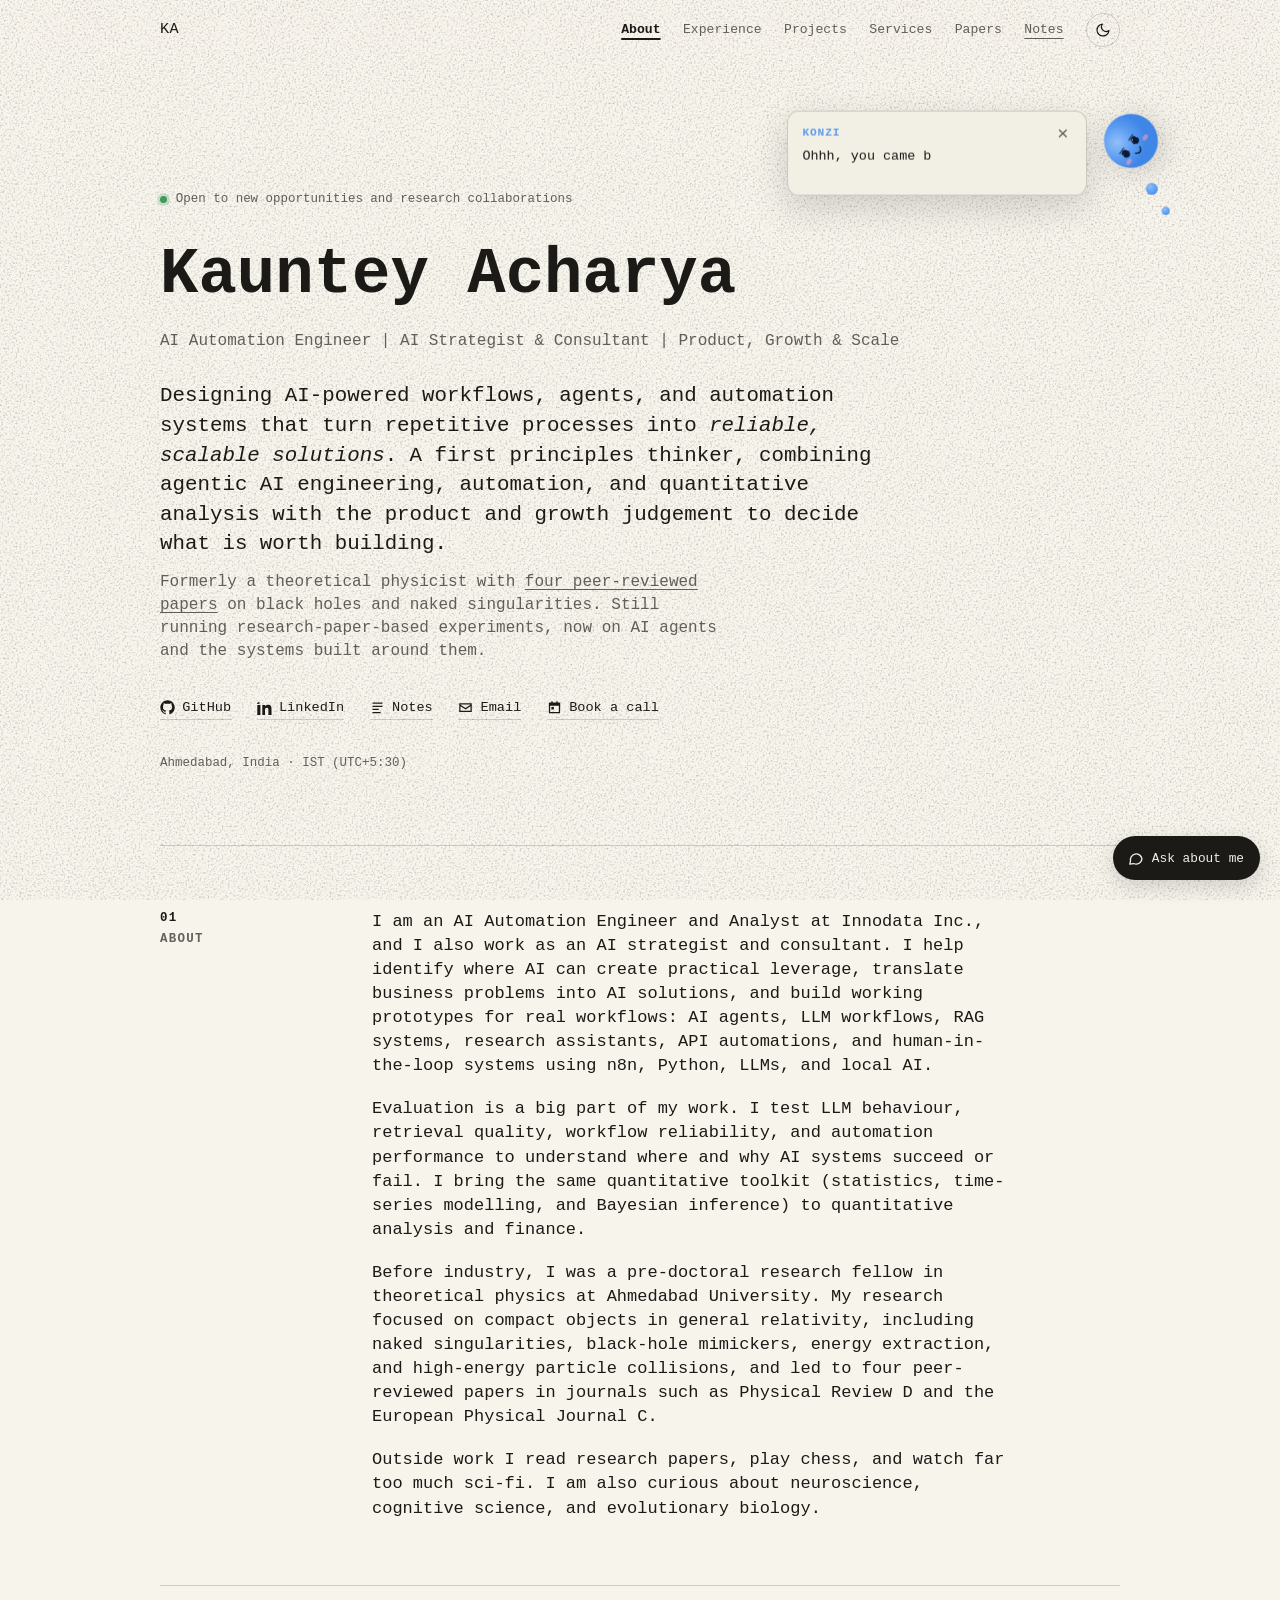
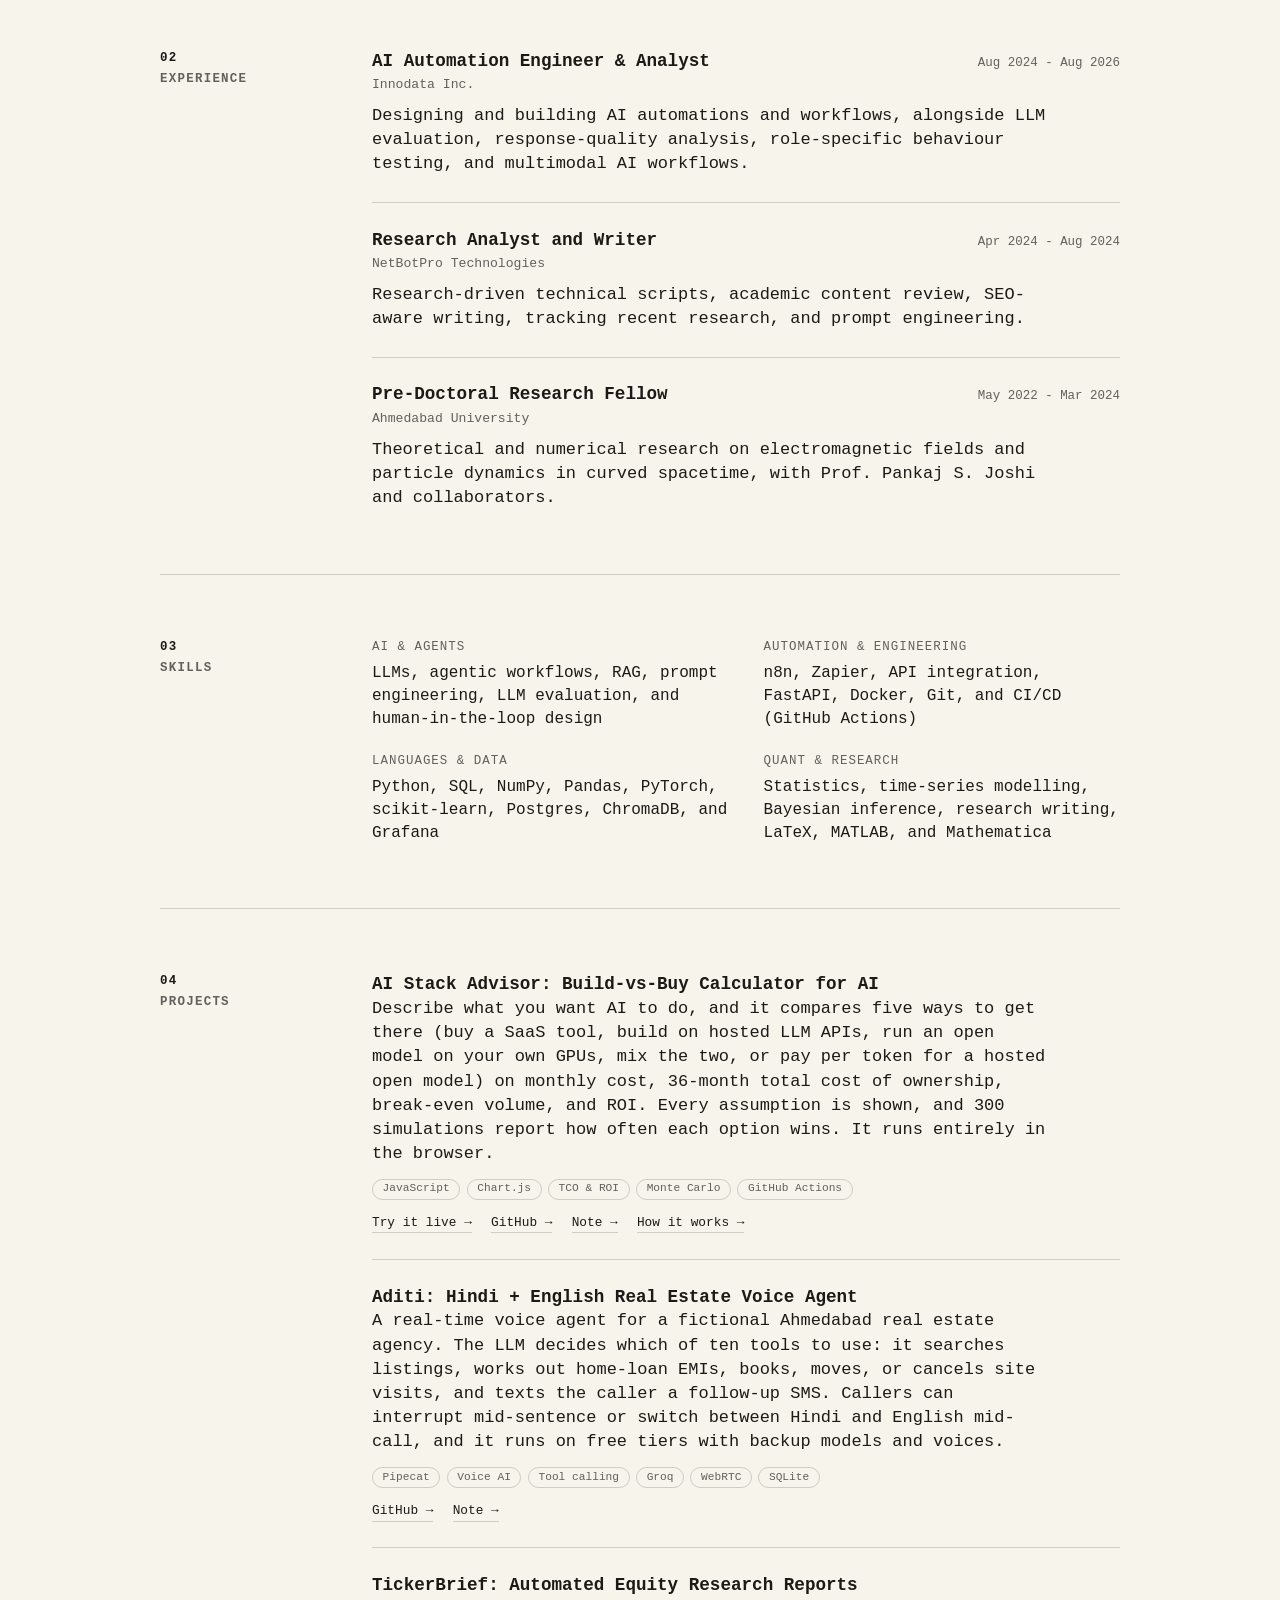
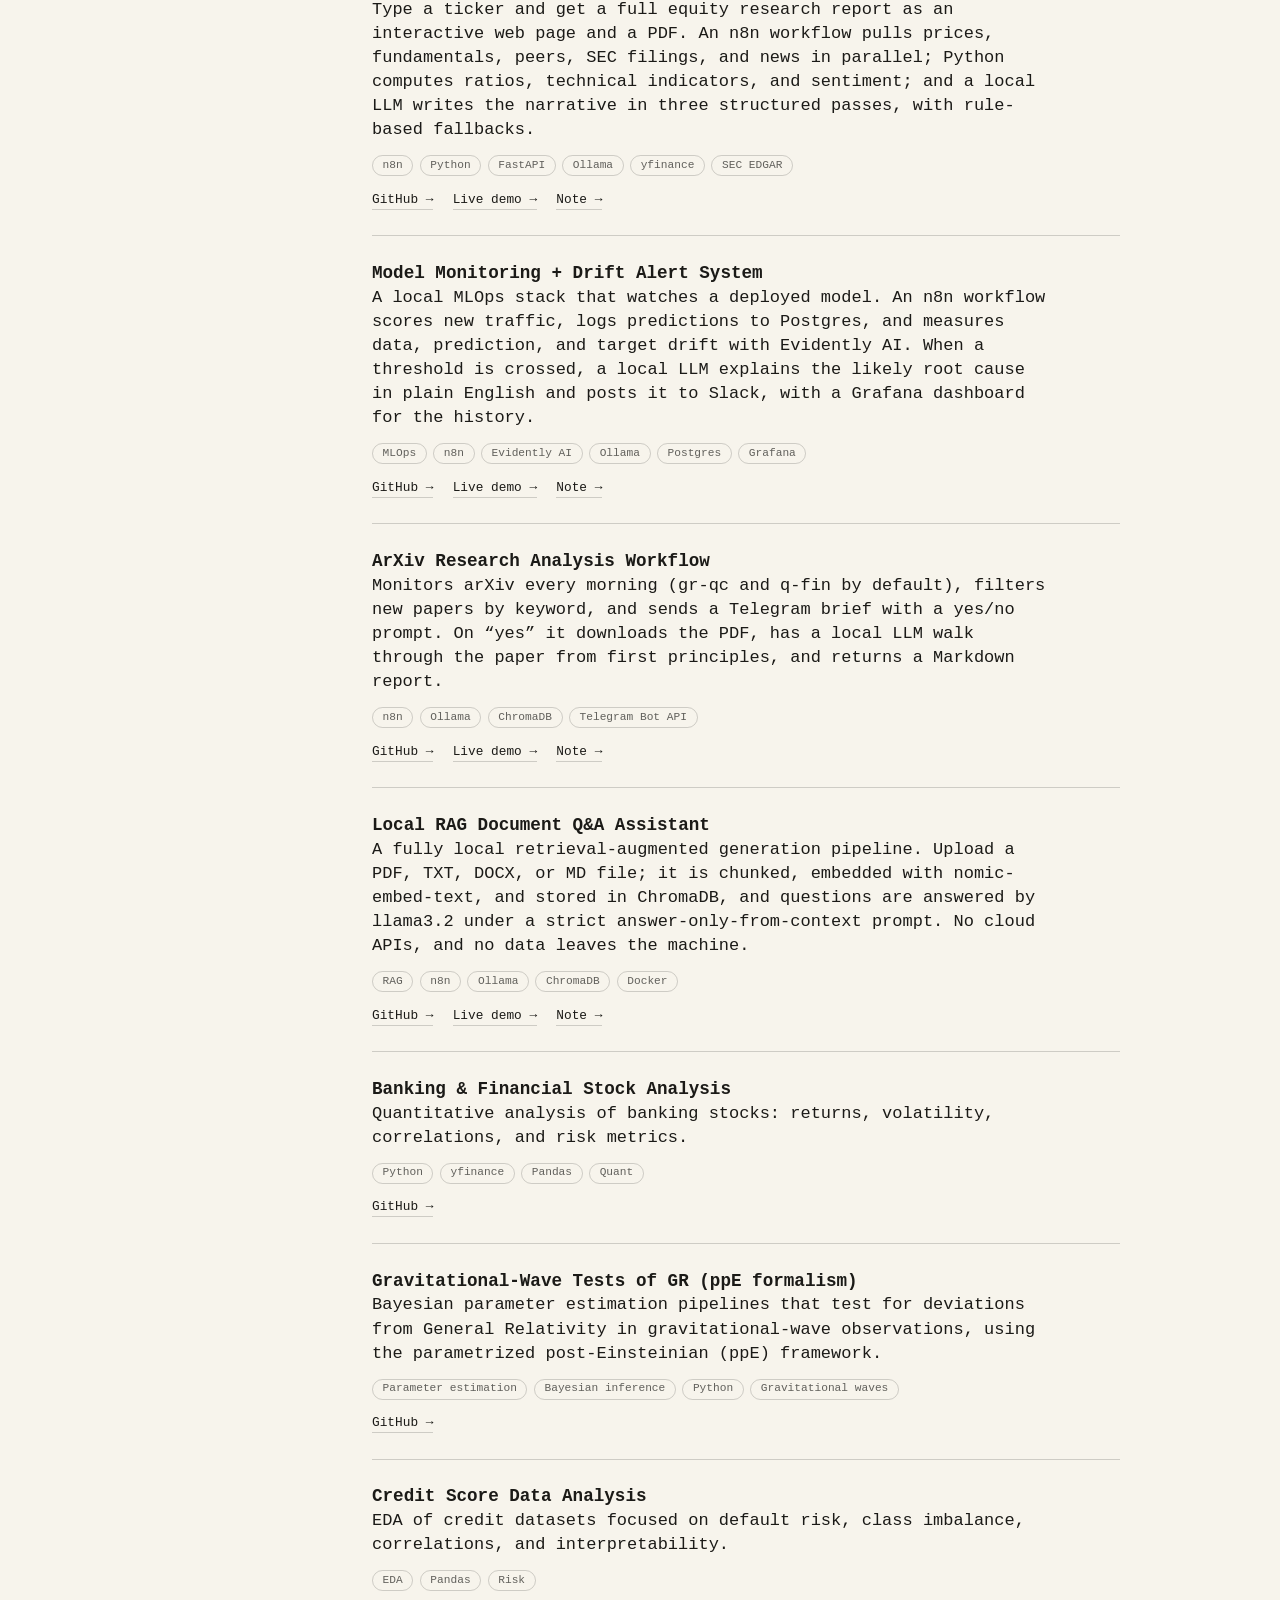
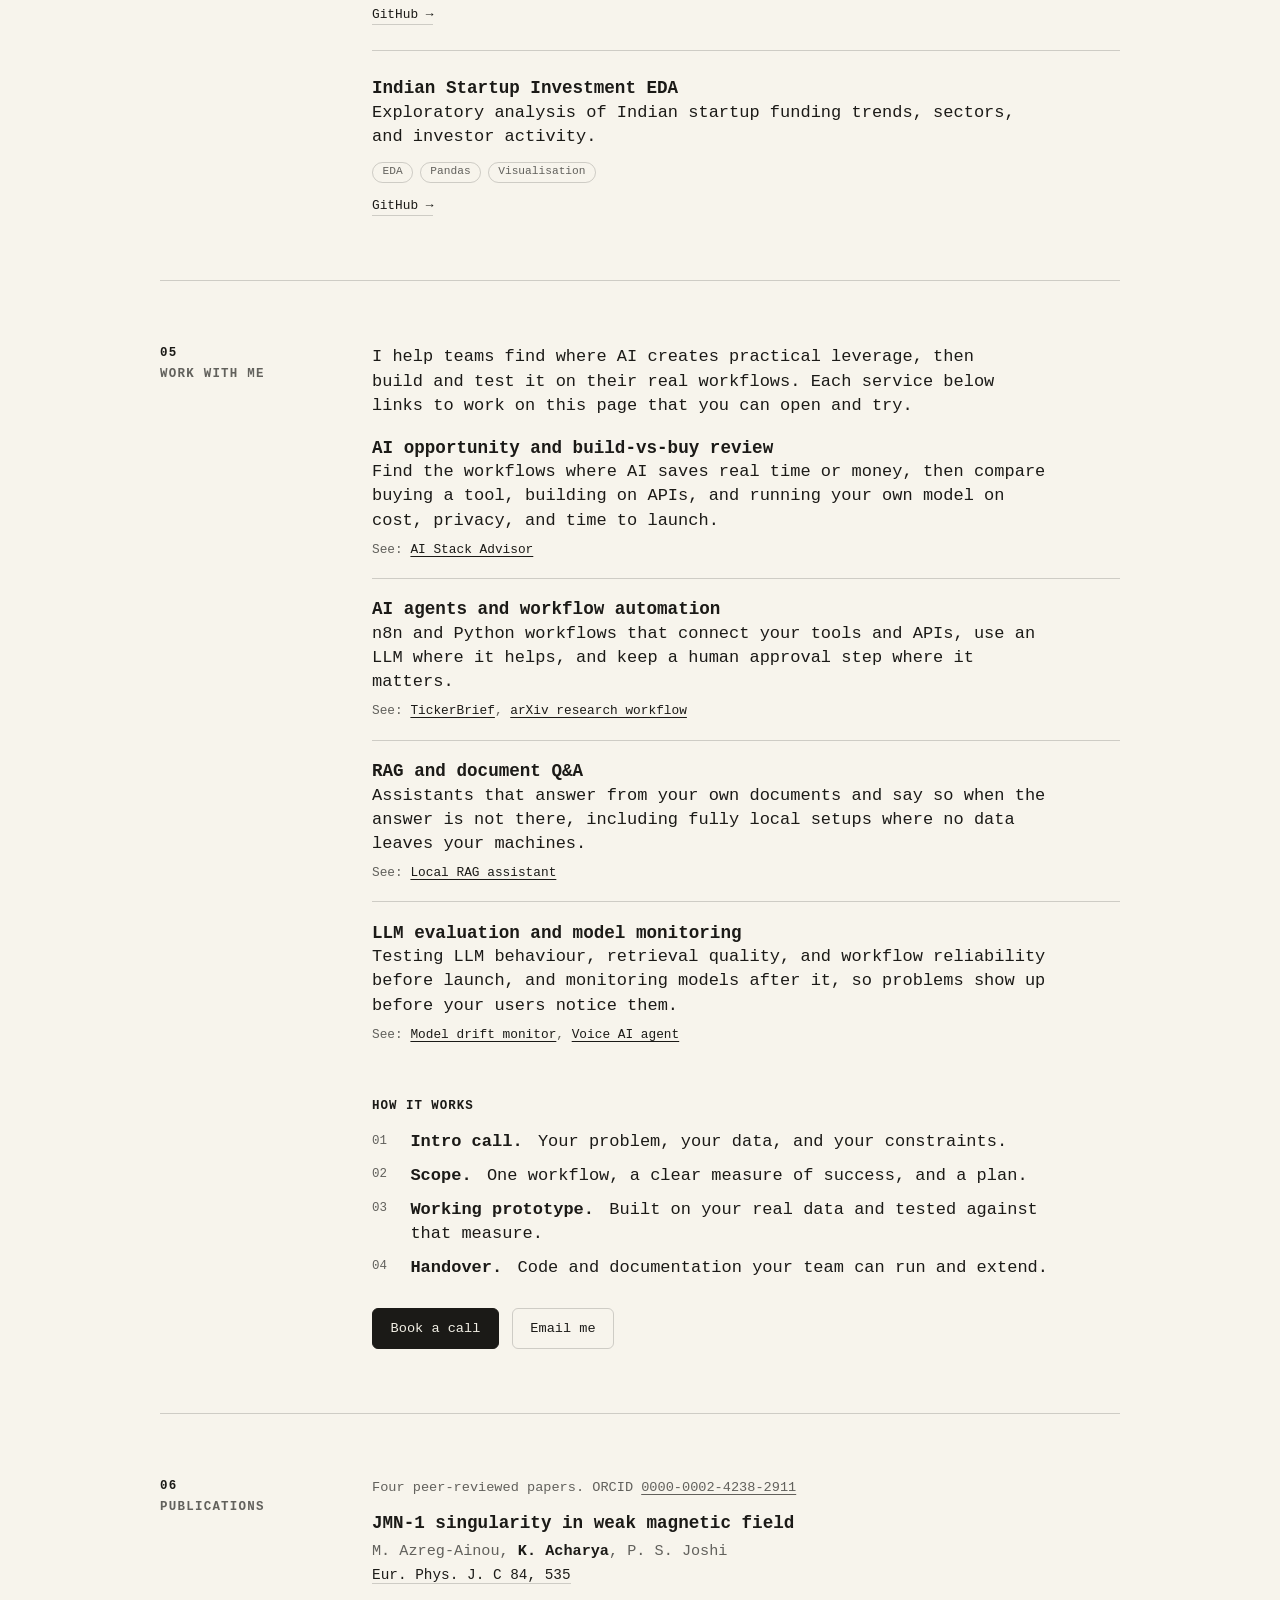
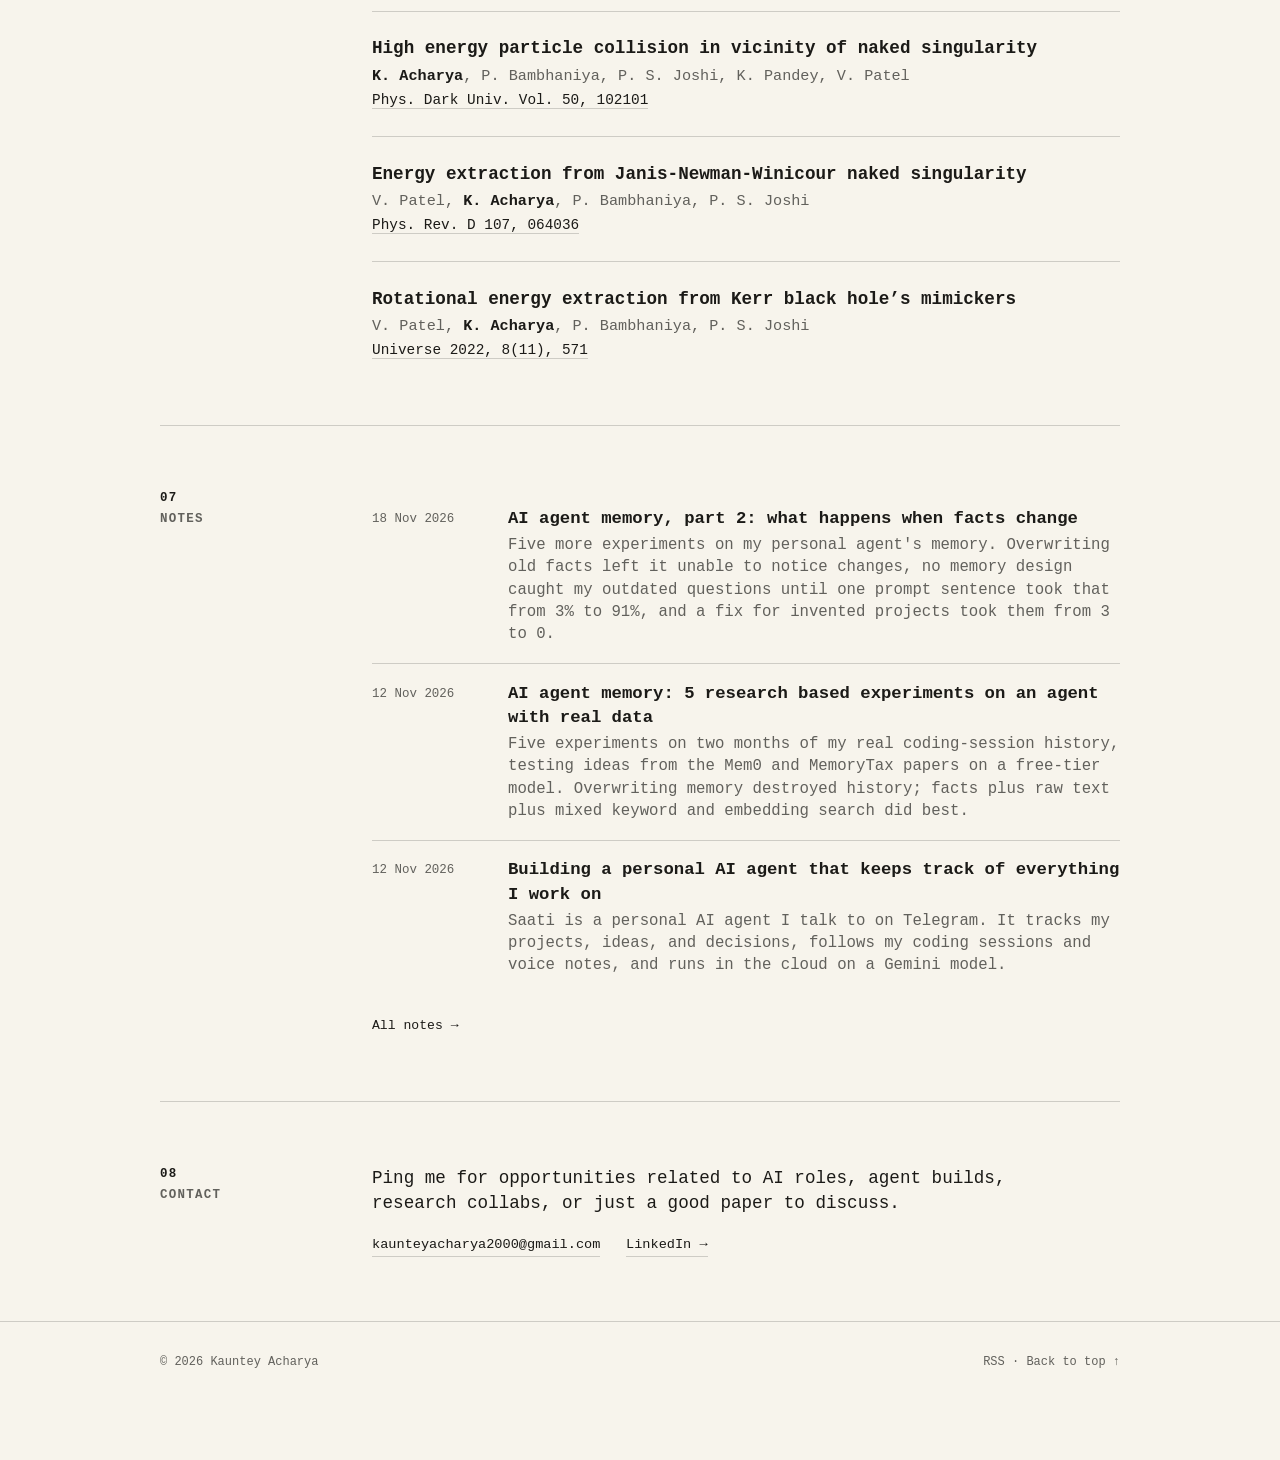
==== commit 861b3635: "Note 2: add Run 9 update" ====
--- a/index.html
+++ b/index.html
@@ -630,7 +630,7 @@
   <section class="section reveal" id="notes" aria-labelledby="notes-h">
     <h2 class="section-label" id="notes-h"><span>07</span>Notes</h2>
     <div class="section-body">
-      <ul class="post-list" id="latestPosts"><li class="post-item"><time datetime="2026-11-12">12 Nov 2026</time><div><a href="notes/ai-agent-memory-experiments/">AI agent memory: 5 research based experiments on an agent with real data</a><p>Five experiments on two months of my real coding-session history, testing ideas from the Mem0 and MemoryTax papers on a free-tier model. Overwriting memory destroyed history; facts plus raw text plus mixed keyword and embedding search did best.</p></div></li><li class="post-item"><time datetime="2026-11-12">12 Nov 2026</time><div><a href="notes/building-a-personal-ai-agent/">Building a personal AI agent that keeps track of everything I work on</a><p>Saati is a personal AI agent I talk to on Telegram. It tracks my projects, ideas, and decisions, follows my coding sessions and voice notes, and runs in the cloud on a Gemini model.</p></div></li><li class="post-item"><time datetime="2026-11-10">10 Nov 2026</time><div><a href="notes/how-gradient-descent-works/">How gradient descent works in AI: loss, slopes, and the chain rule</a><p>A model learns by measuring how wrong it is and nudging every number towards less wrong. This note builds that from nothing: what a loss function is, what a slope really measures, why the gradient points uphill, and how the chain rule prices a weight buried ten layers deep.</p></div></li></ul>
+      <ul class="post-list" id="latestPosts"><li class="post-item"><time datetime="2026-11-18">18 Nov 2026</time><div><a href="notes/agent-memory-when-facts-change/">AI agent memory, part 2: what happens when facts change</a><p>Five more experiments on my personal agent's memory. Overwriting old facts left it unable to notice changes, no memory design caught my outdated questions until one prompt sentence took that from 3% to 91%, and a fix for invented projects took them from 3 to 0.</p></div></li><li class="post-item"><time datetime="2026-11-12">12 Nov 2026</time><div><a href="notes/ai-agent-memory-experiments/">AI agent memory: 5 research based experiments on an agent with real data</a><p>Five experiments on two months of my real coding-session history, testing ideas from the Mem0 and MemoryTax papers on a free-tier model. Overwriting memory destroyed history; facts plus raw text plus mixed keyword and embedding search did best.</p></div></li><li class="post-item"><time datetime="2026-11-12">12 Nov 2026</time><div><a href="notes/building-a-personal-ai-agent/">Building a personal AI agent that keeps track of everything I work on</a><p>Saati is a personal AI agent I talk to on Telegram. It tracks my projects, ideas, and decisions, follows my coding sessions and voice notes, and runs in the cloud on a Gemini model.</p></div></li></ul>
       <a class="more-link" href="notes.html">All notes →</a>
     </div>
   </section>
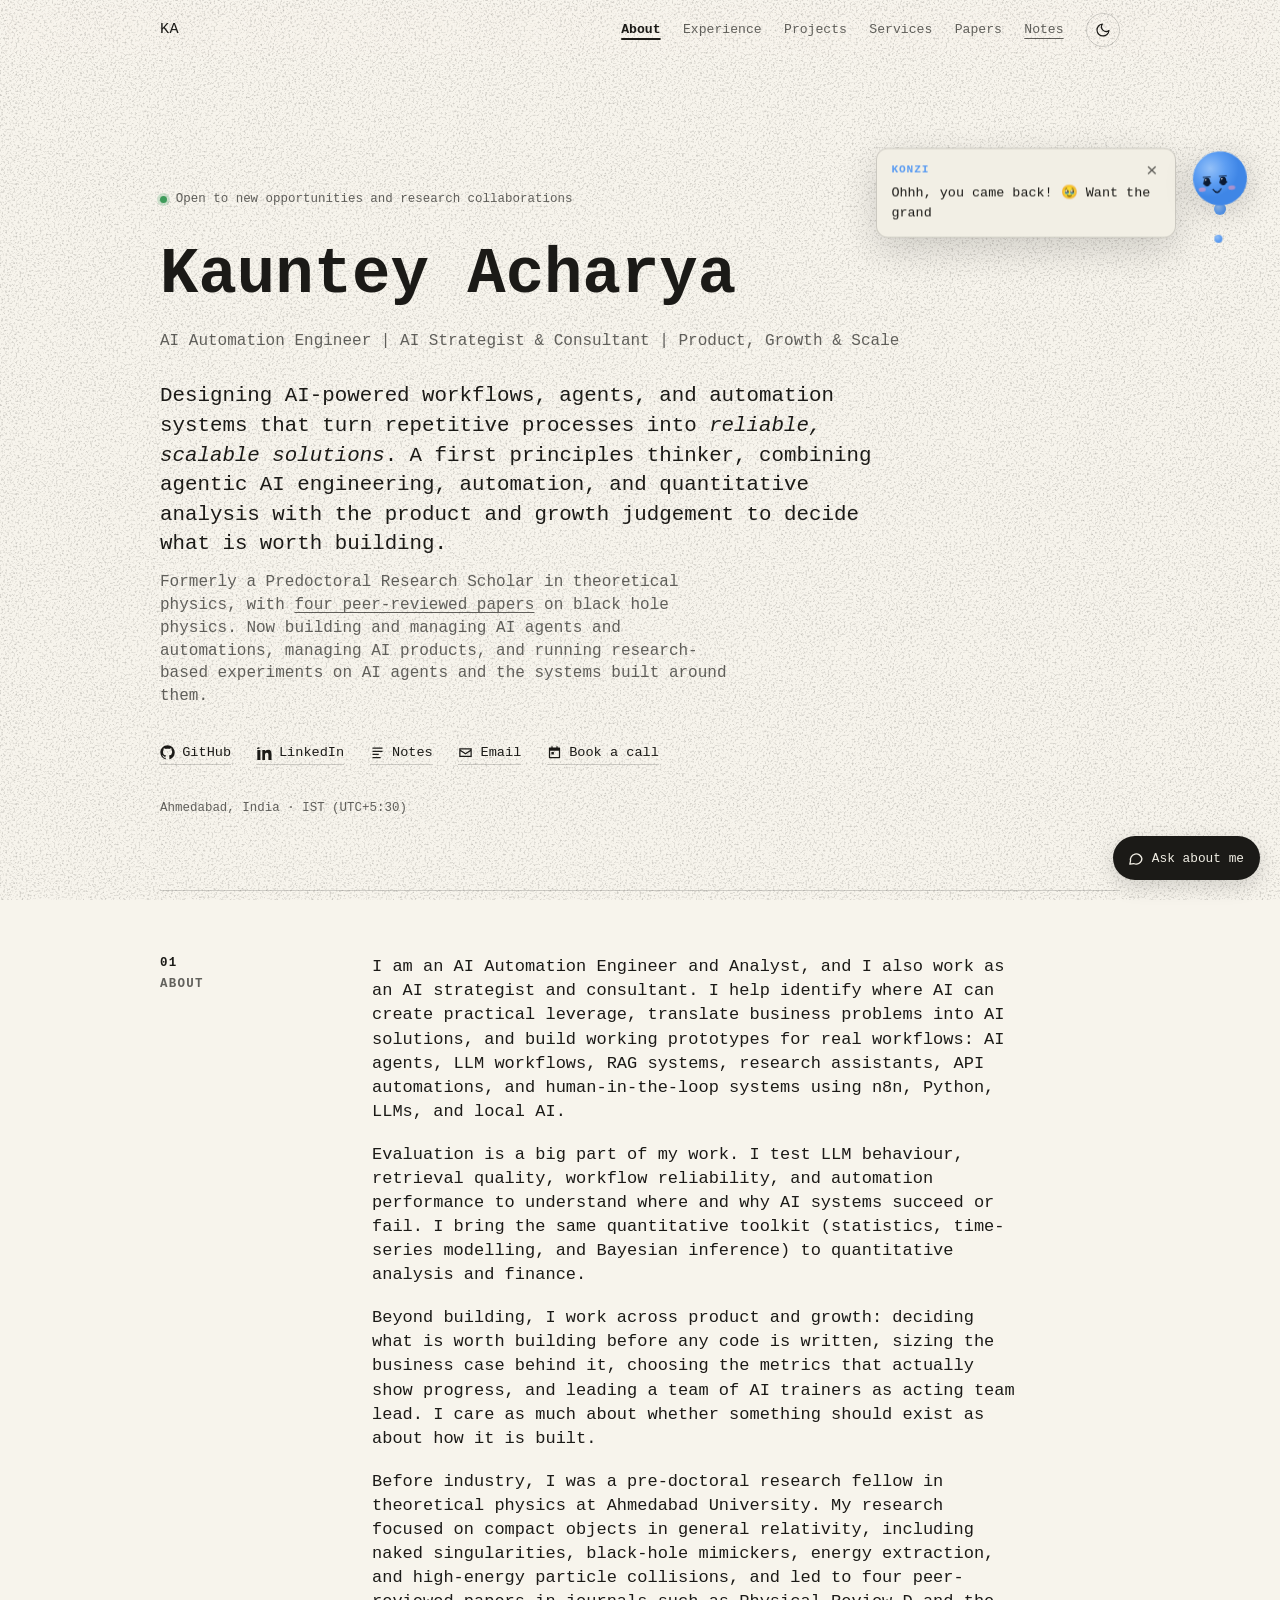
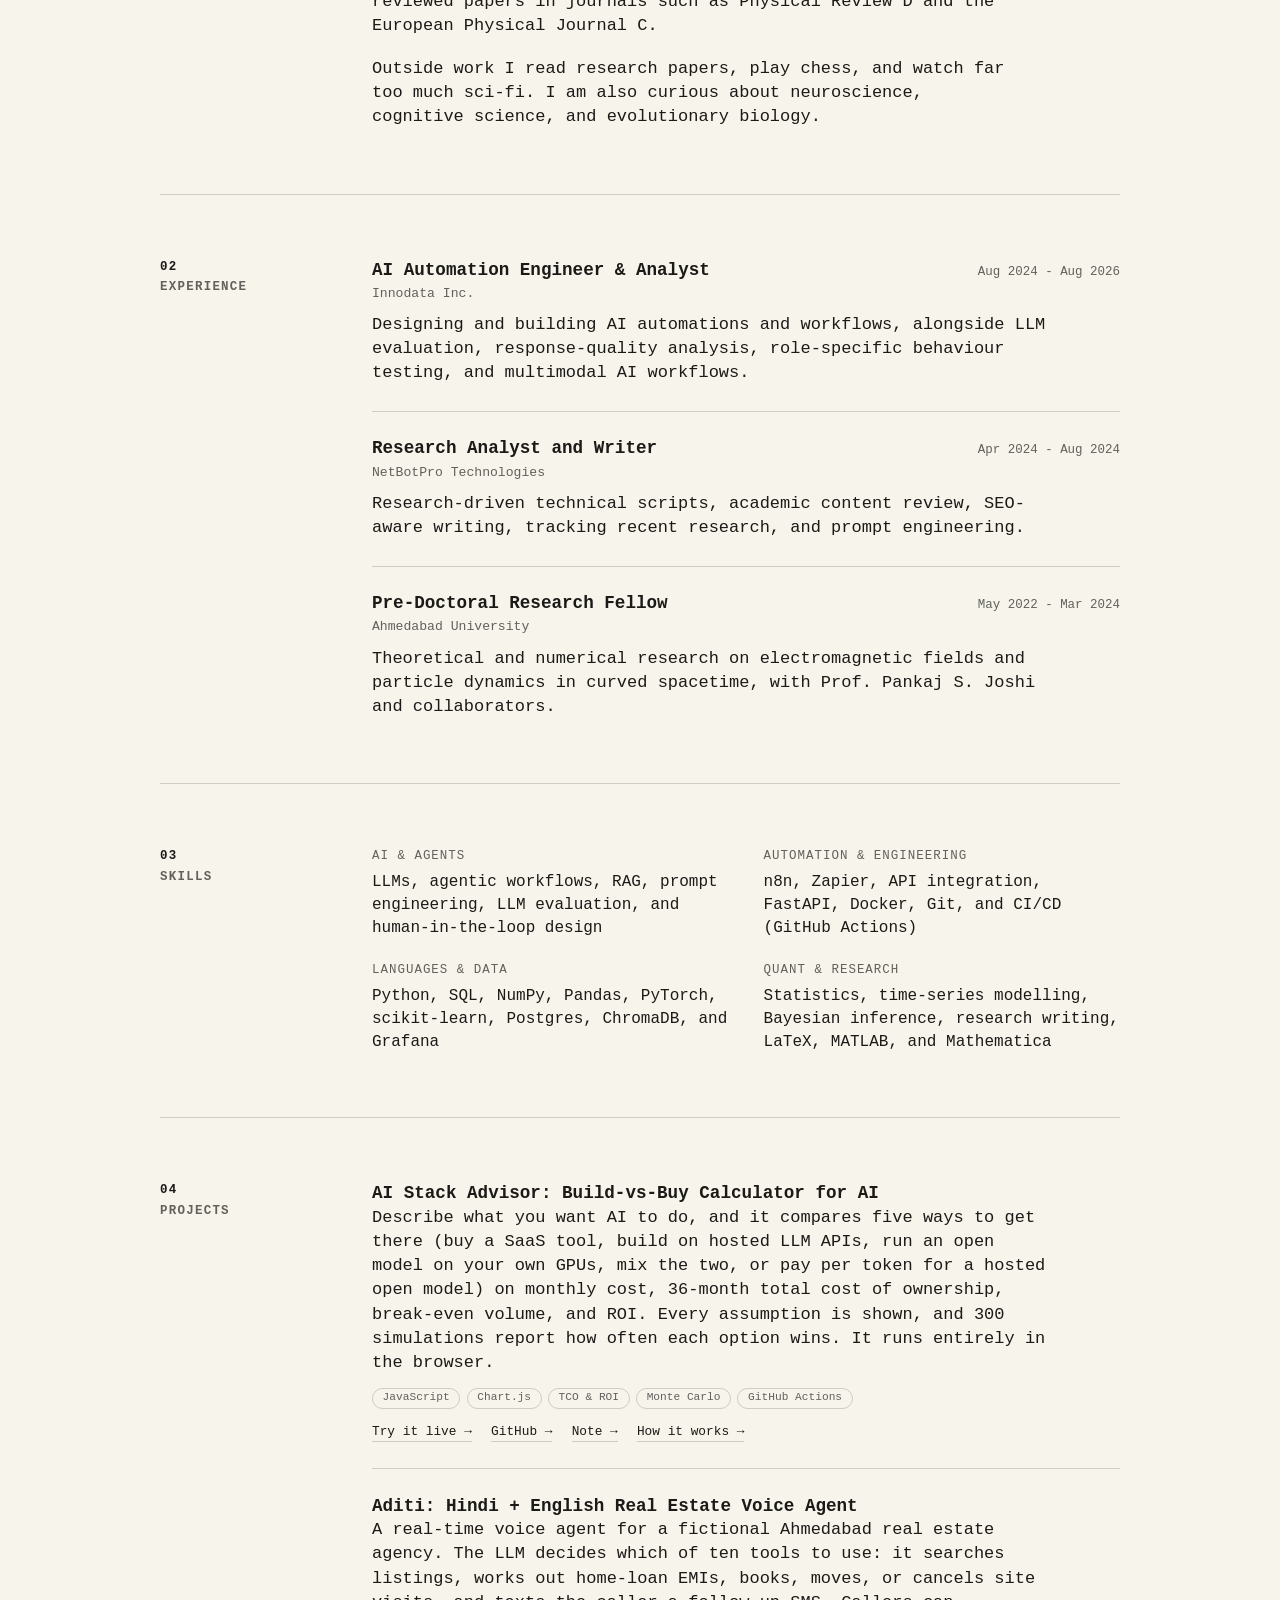
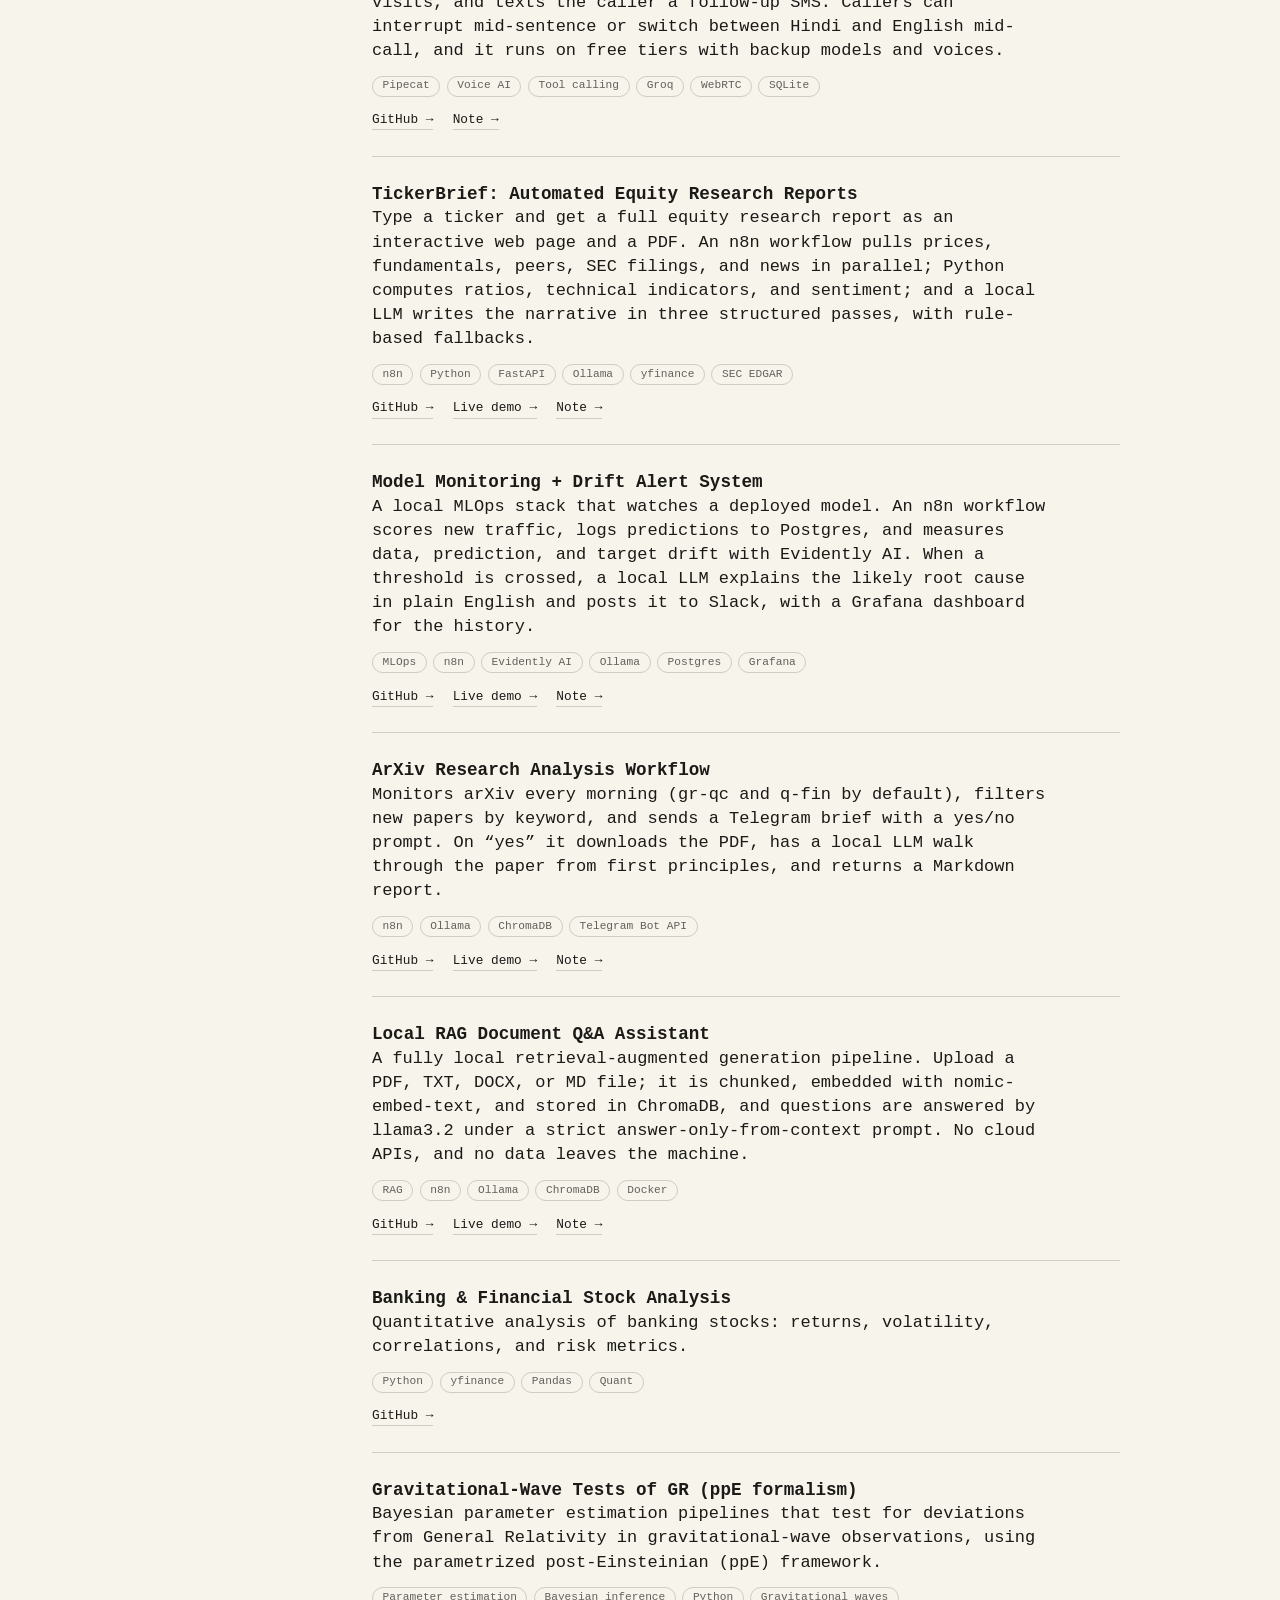
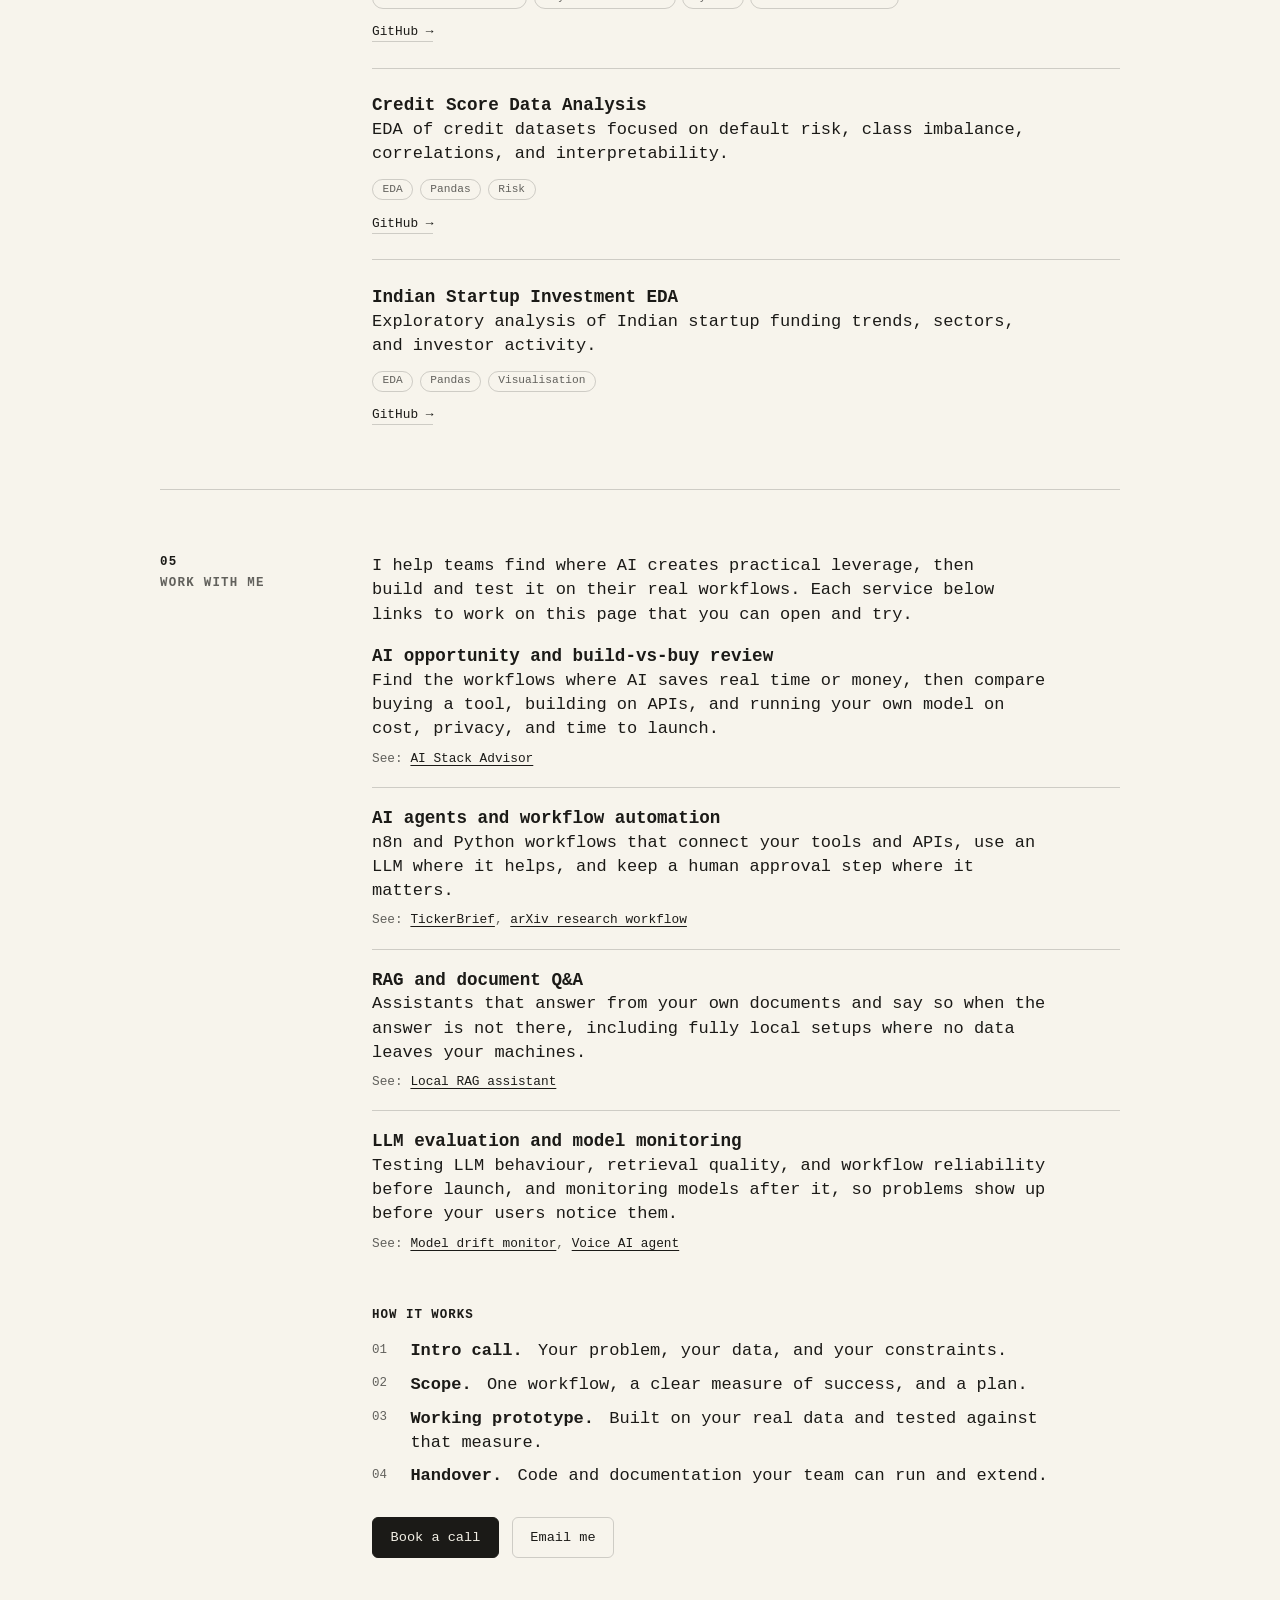
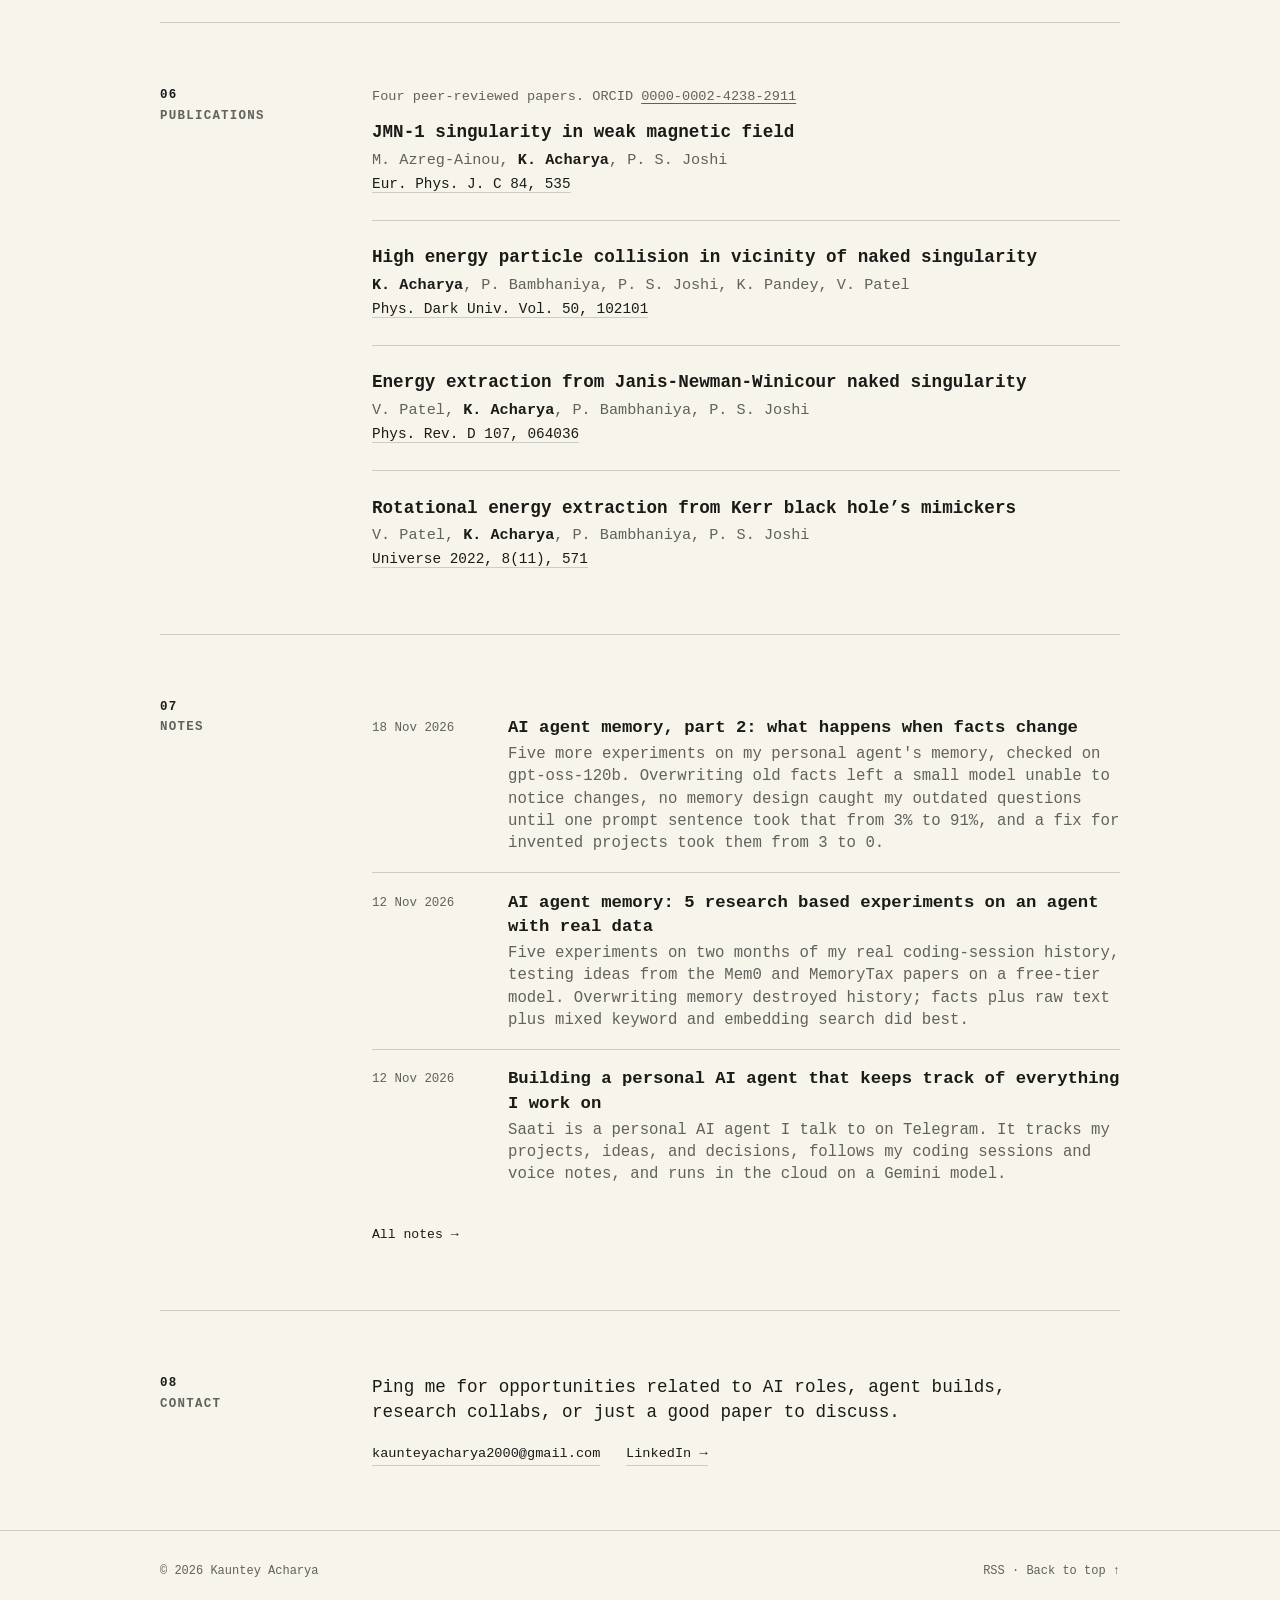
==== commit 72f5962d: "Credit collaborators on the first paper, sharpen the intro, add product and growth to About" ====
--- a/index.html
+++ b/index.html
@@ -388,9 +388,10 @@
     <p class="lede">Designing AI-powered workflows, agents, and automation systems that turn repetitive processes into
       <em>reliable, scalable solutions</em>. A first principles thinker, combining agentic AI engineering, automation,
       and quantitative analysis with the product and growth judgement to decide what is worth building.</p>
-    <p class="lede lede-2">Formerly a theoretical physicist with <a href="#publications">four peer-reviewed papers</a> on
-      black holes and naked singularities. Still running research-paper-based experiments, now on AI agents and the
-      systems built around them.</p>
+    <p class="lede lede-2">Formerly a Predoctoral Research Scholar in theoretical physics, with
+      <a href="#publications">four peer-reviewed papers</a> on black hole physics. Now building and managing AI agents
+      and automations, managing AI products, and running research-based experiments on AI agents and the systems built
+      around them.</p>
 
     <nav class="links" aria-label="Profiles">
       <a href="https://github.com/KaunteyAcharya" target="_blank" rel="noopener noreferrer">
@@ -416,13 +417,16 @@
   <section class="section reveal" id="about" aria-labelledby="about-h">
     <h2 class="section-label" id="about-h"><span>01</span>About</h2>
     <div class="section-body">
-      <p>I am an AI Automation Engineer and Analyst at Innodata Inc., and I also work as an AI strategist and
+      <p>I am an AI Automation Engineer and Analyst, and I also work as an AI strategist and
         consultant. I help identify where AI can create practical leverage, translate business problems into AI
         solutions, and build working prototypes for real workflows: AI agents, LLM workflows, RAG systems, research assistants,
         API automations, and human-in-the-loop systems using n8n, Python, LLMs, and local AI.</p>
       <p>Evaluation is a big part of my work. I test LLM behaviour, retrieval quality, workflow reliability, and
         automation performance to understand where and why AI systems succeed or fail. I bring the same quantitative
         toolkit (statistics, time-series modelling, and Bayesian inference) to quantitative analysis and finance.</p>
+      <p>Beyond building, I work across product and growth: deciding what is worth building before any code is written,
+        sizing the business case behind it, choosing the metrics that actually show progress, and leading a team of AI
+        trainers as acting team lead. I care as much about whether something should exist as about how it is built.</p>
       <p>Before industry, I was a pre-doctoral research fellow in theoretical physics at Ahmedabad University.
         My research focused on compact objects in general relativity, including naked singularities, black-hole
         mimickers, energy extraction, and high-energy particle collisions, and led to four peer-reviewed papers
@@ -630,7 +634,7 @@
   <section class="section reveal" id="notes" aria-labelledby="notes-h">
     <h2 class="section-label" id="notes-h"><span>07</span>Notes</h2>
     <div class="section-body">
-      <ul class="post-list" id="latestPosts"><li class="post-item"><time datetime="2026-11-18">18 Nov 2026</time><div><a href="notes/agent-memory-when-facts-change/">AI agent memory, part 2: what happens when facts change</a><p>Five more experiments on my personal agent's memory. Overwriting old facts left it unable to notice changes, no memory design caught my outdated questions until one prompt sentence took that from 3% to 91%, and a fix for invented projects took them from 3 to 0.</p></div></li><li class="post-item"><time datetime="2026-11-12">12 Nov 2026</time><div><a href="notes/ai-agent-memory-experiments/">AI agent memory: 5 research based experiments on an agent with real data</a><p>Five experiments on two months of my real coding-session history, testing ideas from the Mem0 and MemoryTax papers on a free-tier model. Overwriting memory destroyed history; facts plus raw text plus mixed keyword and embedding search did best.</p></div></li><li class="post-item"><time datetime="2026-11-12">12 Nov 2026</time><div><a href="notes/building-a-personal-ai-agent/">Building a personal AI agent that keeps track of everything I work on</a><p>Saati is a personal AI agent I talk to on Telegram. It tracks my projects, ideas, and decisions, follows my coding sessions and voice notes, and runs in the cloud on a Gemini model.</p></div></li></ul>
+      <ul class="post-list" id="latestPosts"><li class="post-item"><time datetime="2026-11-18">18 Nov 2026</time><div><a href="notes/agent-memory-when-facts-change/">AI agent memory, part 2: what happens when facts change</a><p>Five more experiments on my personal agent's memory, checked on gpt-oss-120b. Overwriting old facts left a small model unable to notice changes, no memory design caught my outdated questions until one prompt sentence took that from 3% to 91%, and a fix for invented projects took them from 3 to 0.</p></div></li><li class="post-item"><time datetime="2026-11-12">12 Nov 2026</time><div><a href="notes/ai-agent-memory-experiments/">AI agent memory: 5 research based experiments on an agent with real data</a><p>Five experiments on two months of my real coding-session history, testing ideas from the Mem0 and MemoryTax papers on a free-tier model. Overwriting memory destroyed history; facts plus raw text plus mixed keyword and embedding search did best.</p></div></li><li class="post-item"><time datetime="2026-11-12">12 Nov 2026</time><div><a href="notes/building-a-personal-ai-agent/">Building a personal AI agent that keeps track of everything I work on</a><p>Saati is a personal AI agent I talk to on Telegram. It tracks my projects, ideas, and decisions, follows my coding sessions and voice notes, and runs in the cloud on a Gemini model.</p></div></li></ul>
       <a class="more-link" href="notes.html">All notes →</a>
     </div>
   </section>
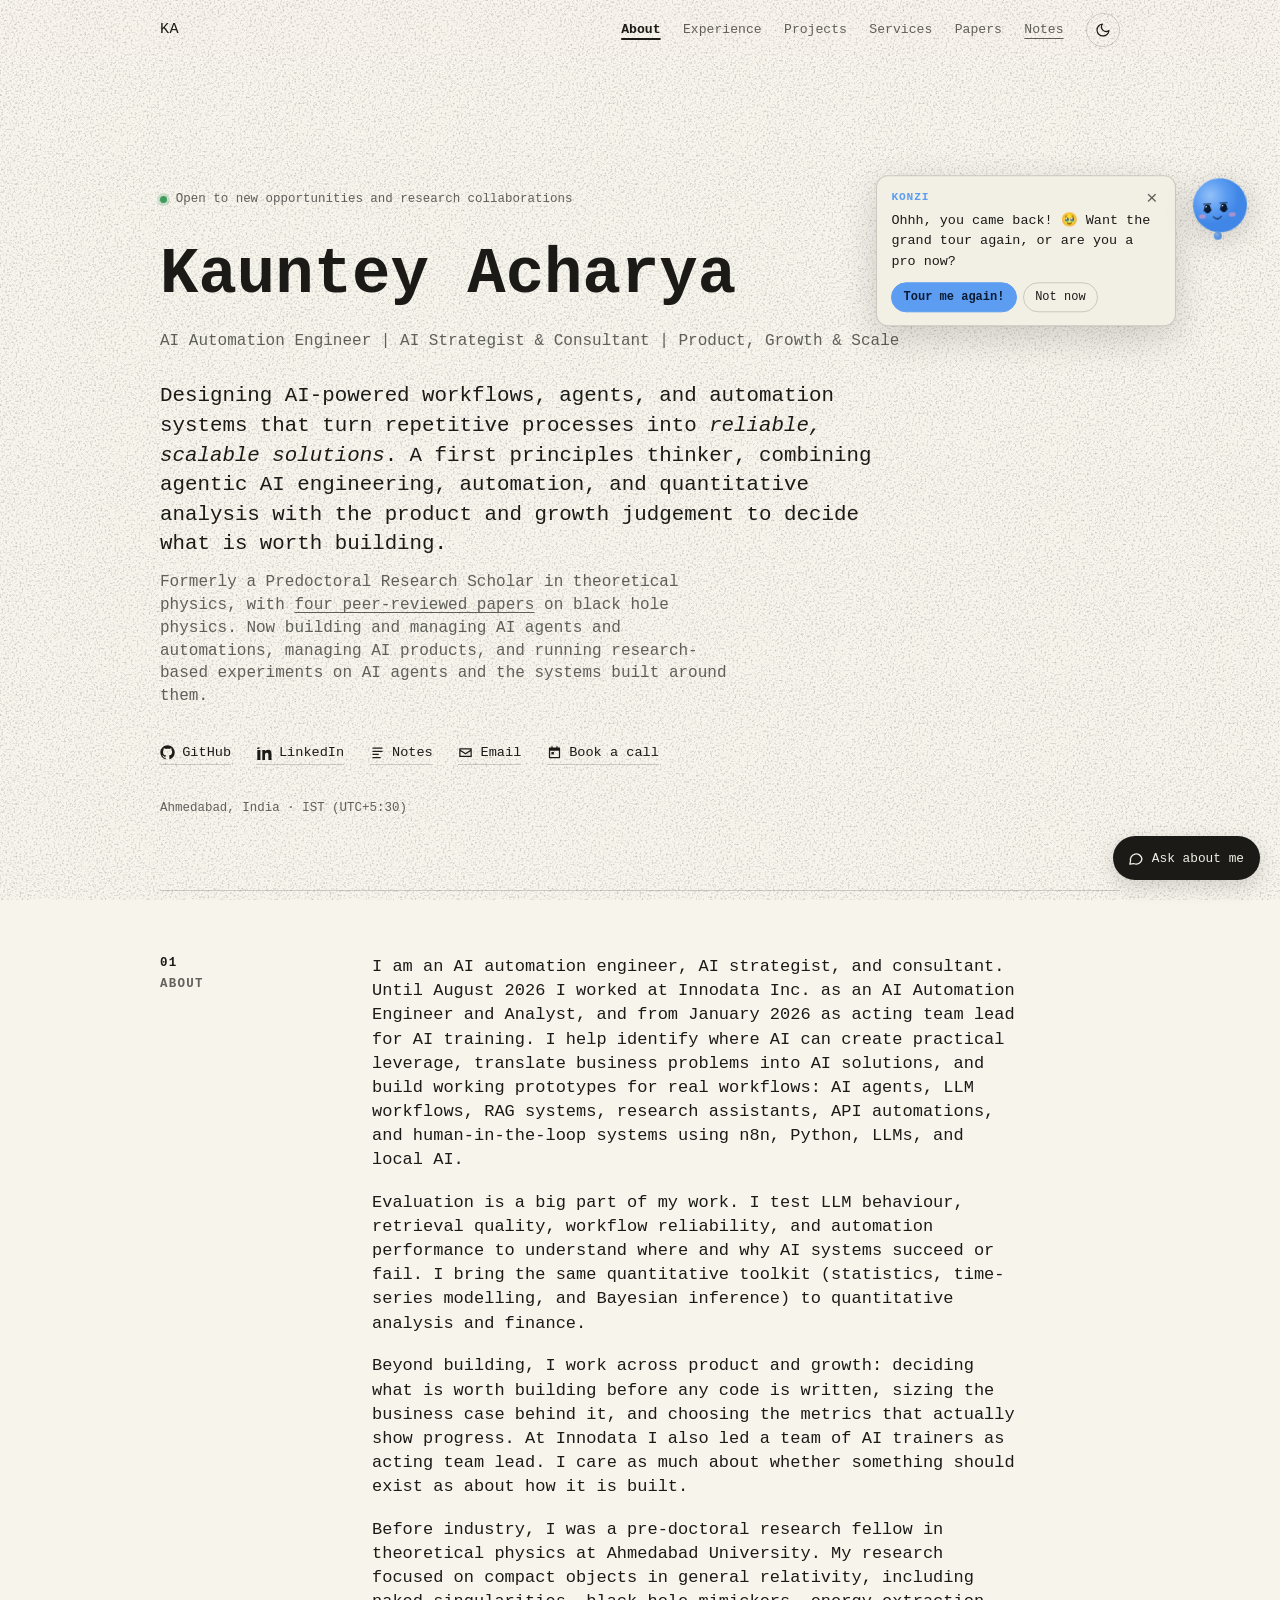
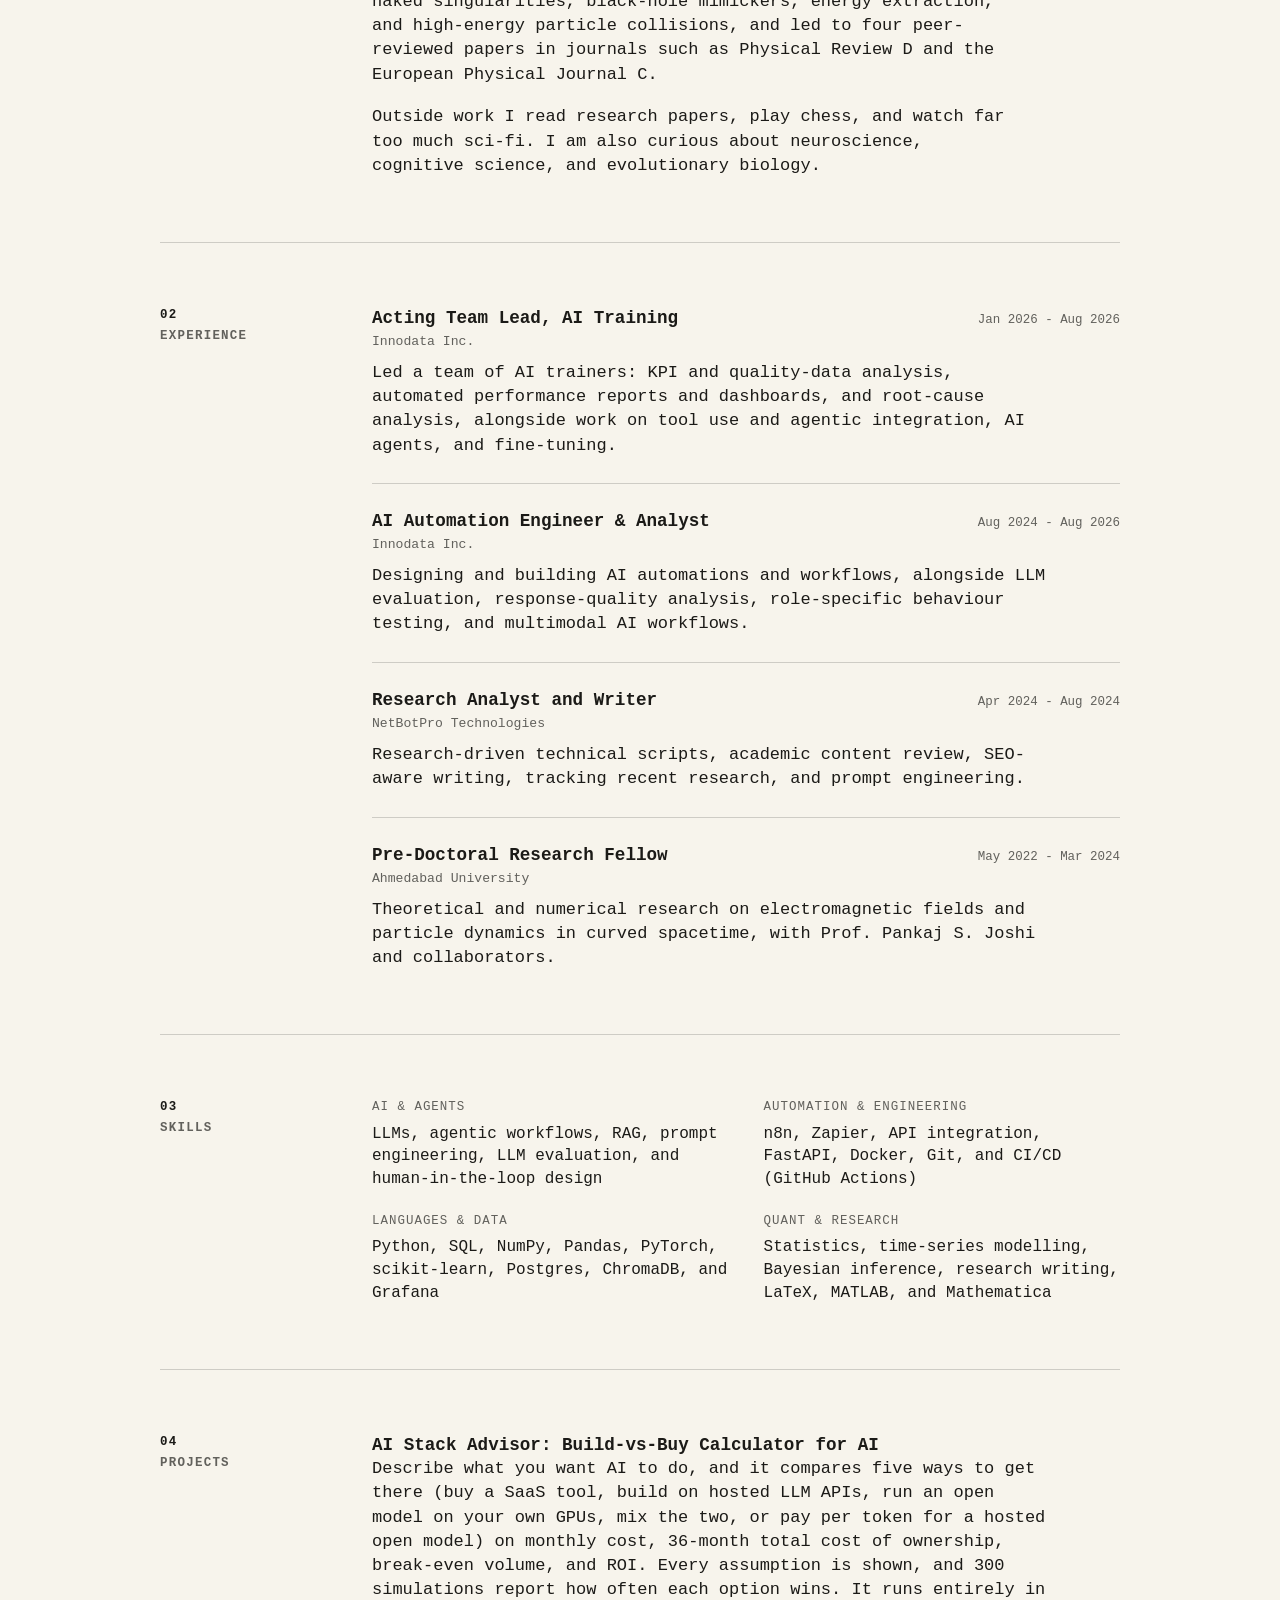
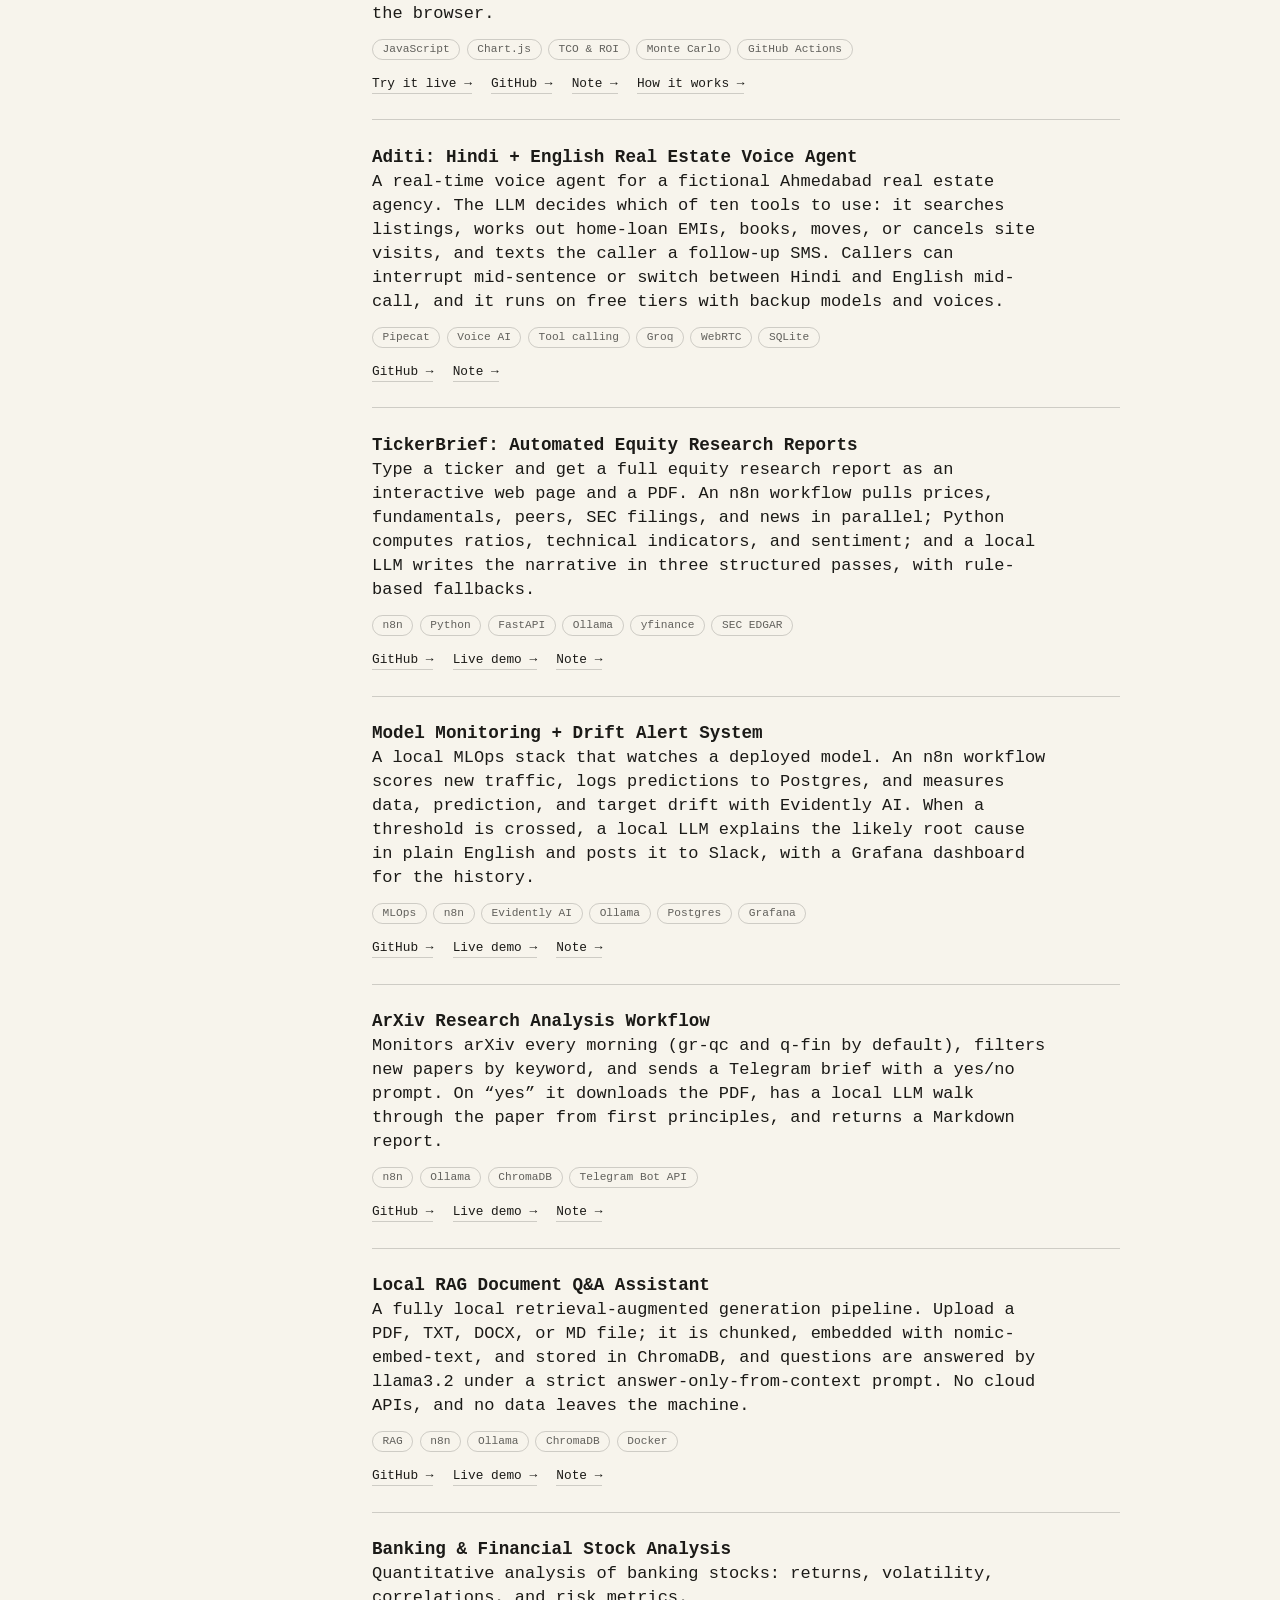
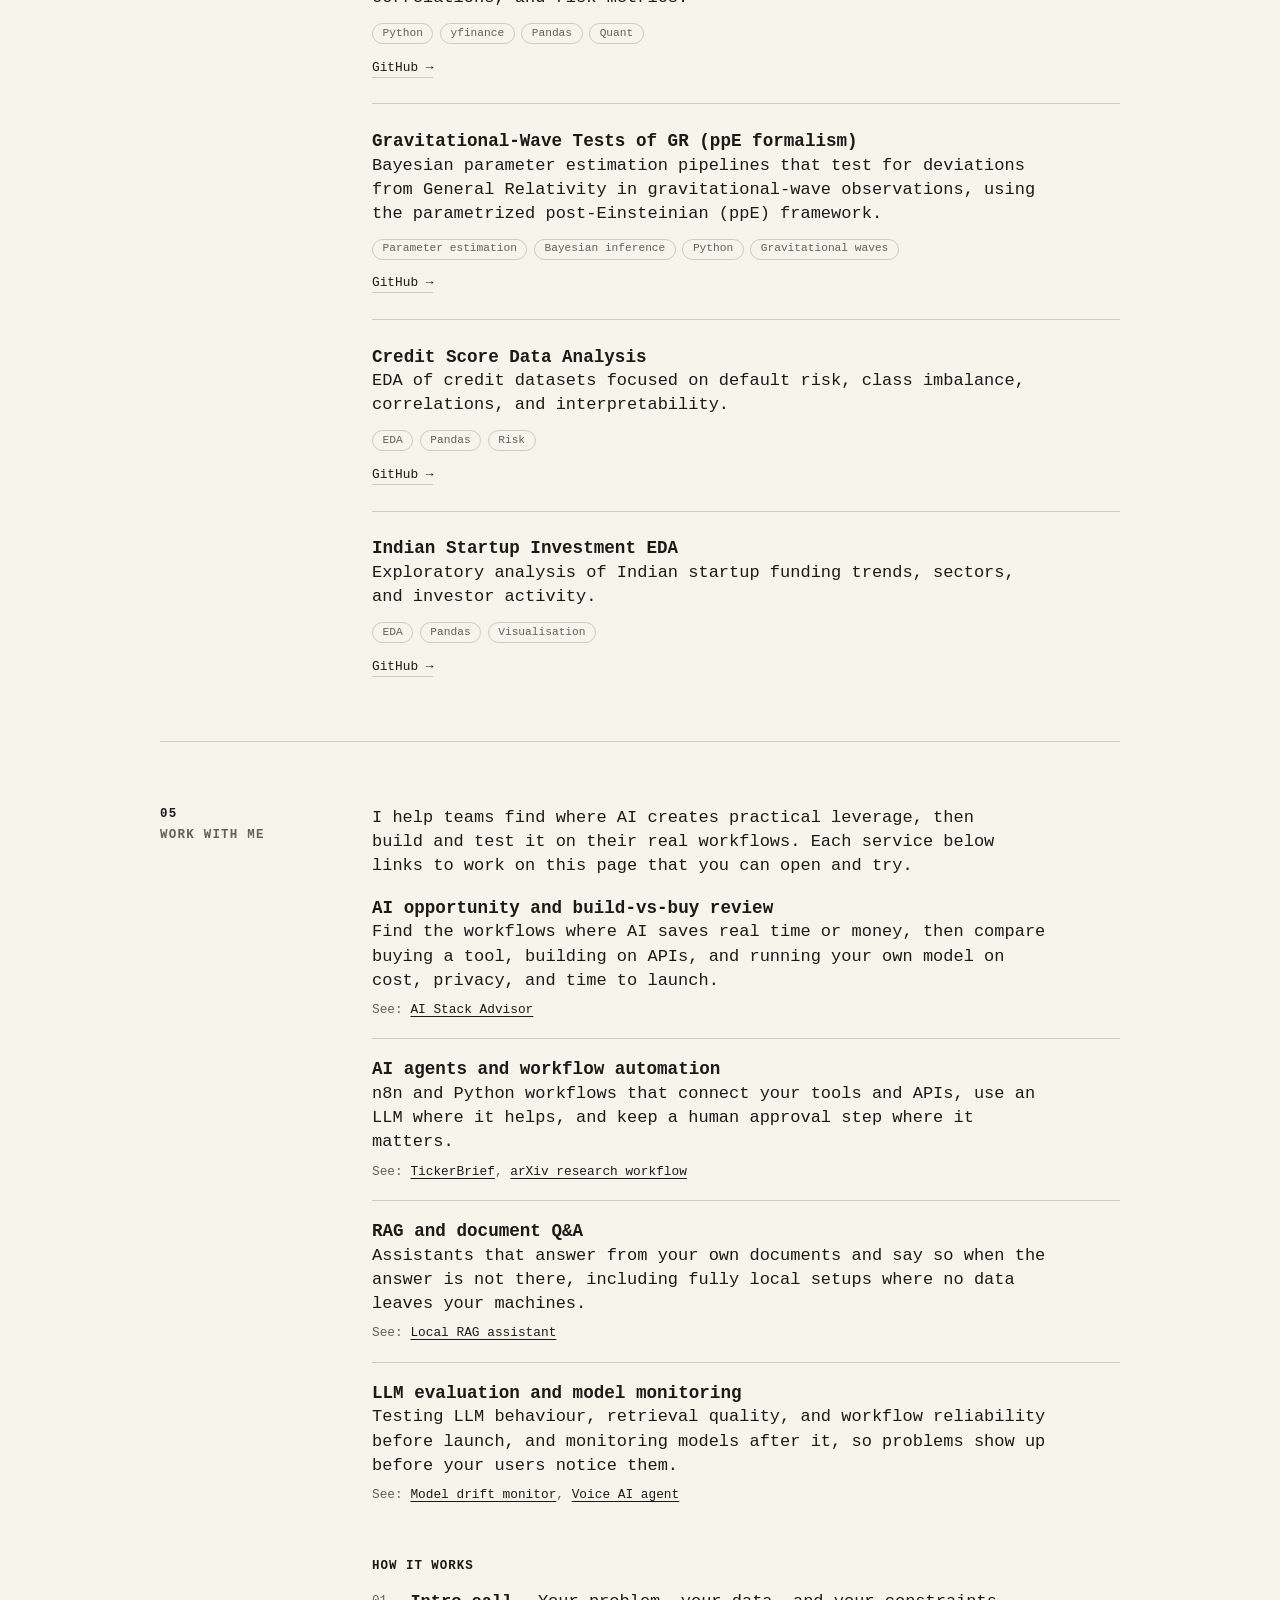
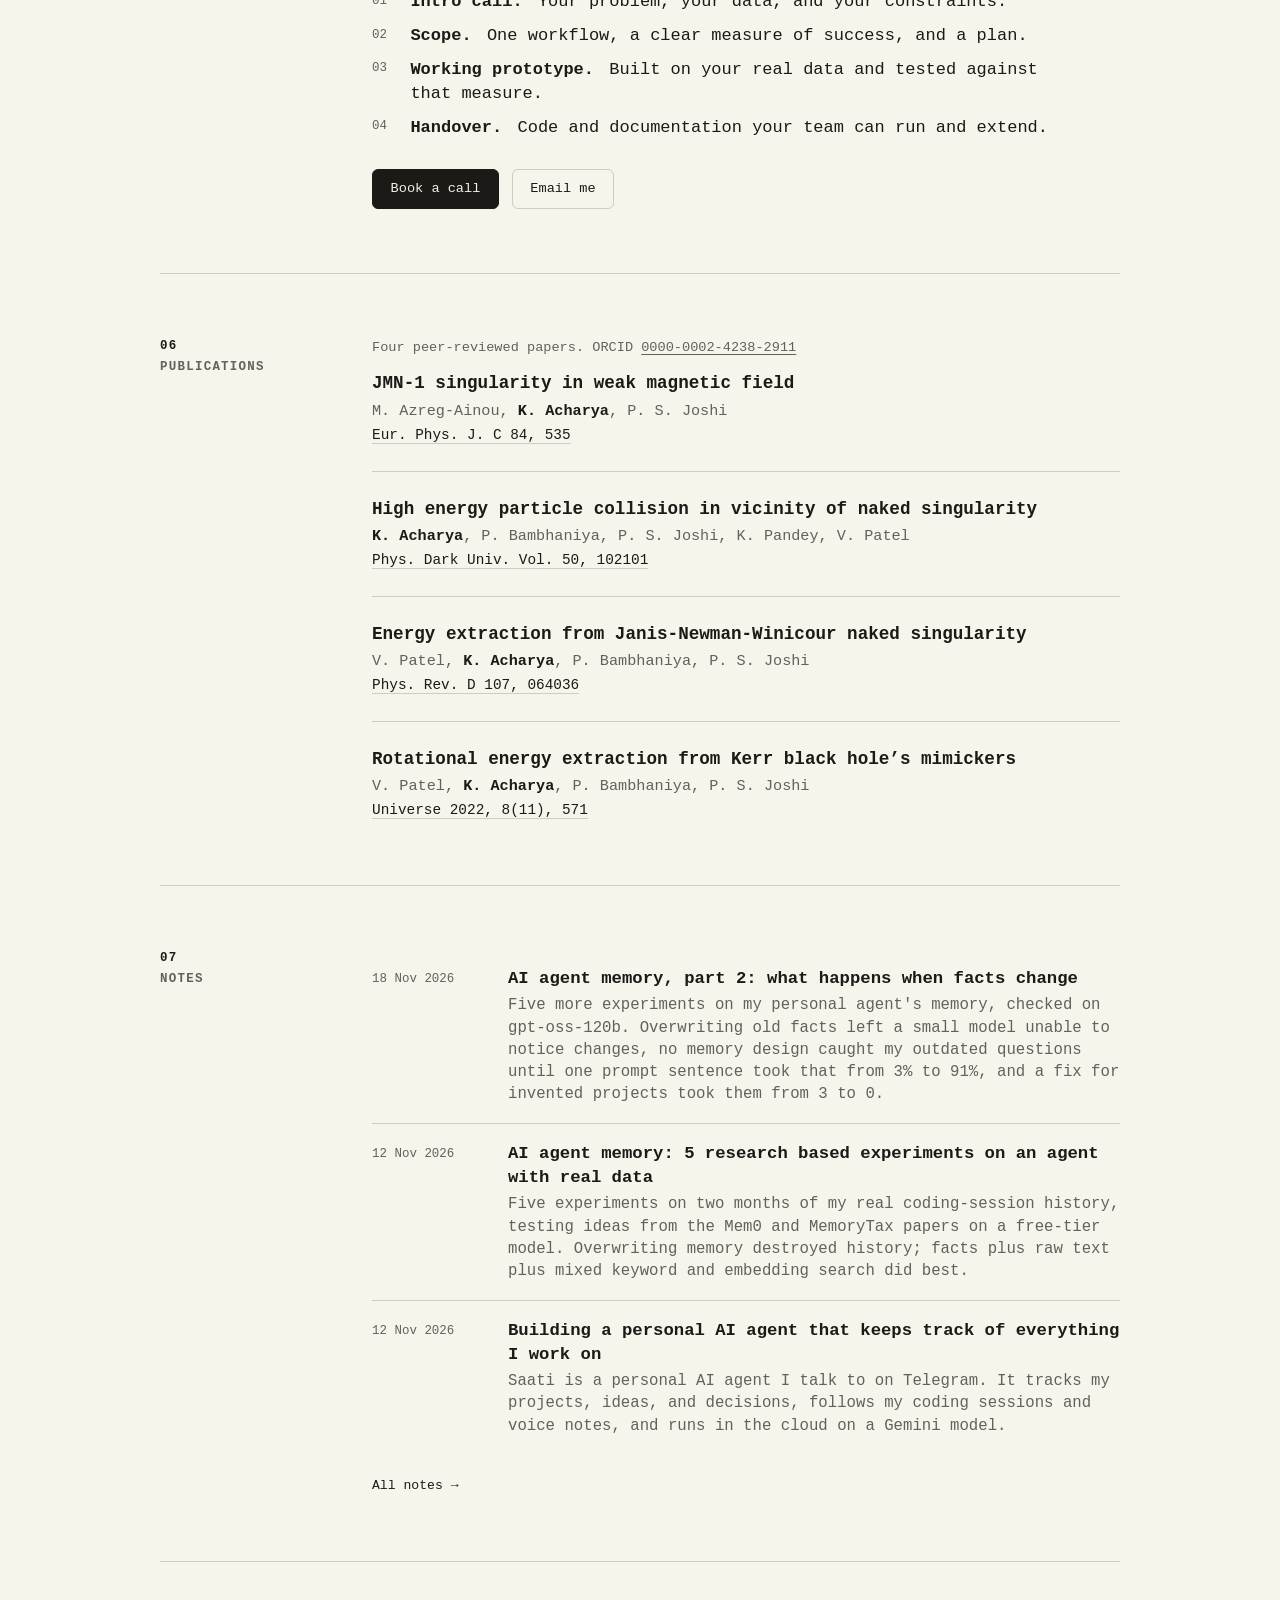
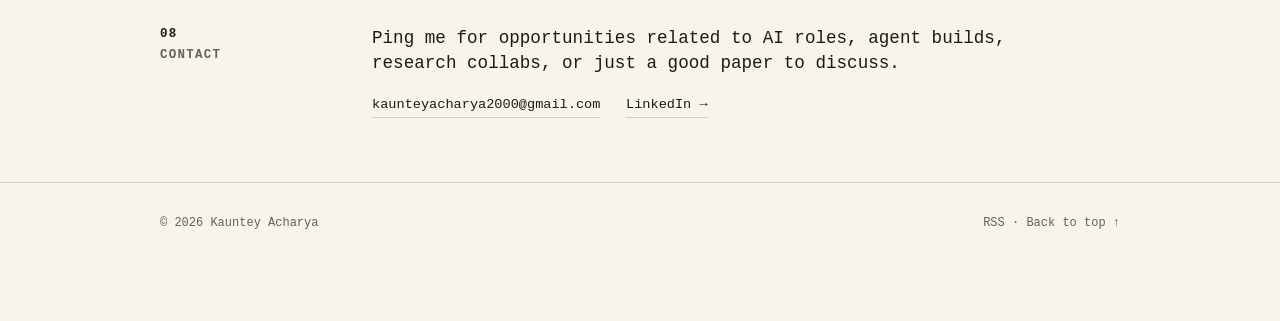
==== commit 3872ee58: "Note 2: correct 94% to 91%, remove size wording" ====
--- a/index.html
+++ b/index.html
@@ -76,10 +76,6 @@
         "General Relativity",
         "Black Holes"
       ],
-      "worksFor": {
-        "@type": "Organization",
-        "name": "Innodata Inc."
-      },
       "@id": "https://kaunteyacharya.com/#person",
       "image": "https://kaunteyacharya.com/assets/icons/icon-512.png"
     },
@@ -417,16 +413,16 @@
   <section class="section reveal" id="about" aria-labelledby="about-h">
     <h2 class="section-label" id="about-h"><span>01</span>About</h2>
     <div class="section-body">
-      <p>I am an AI Automation Engineer and Analyst, and I also work as an AI strategist and
-        consultant. I help identify where AI can create practical leverage, translate business problems into AI
+      <p>I am an AI automation engineer, AI strategist, and consultant. Until August 2026 I worked at Innodata Inc.
+        as an AI Automation Engineer and Analyst, and from January 2026 as acting team lead for AI training. I help identify where AI can create practical leverage, translate business problems into AI
         solutions, and build working prototypes for real workflows: AI agents, LLM workflows, RAG systems, research assistants,
         API automations, and human-in-the-loop systems using n8n, Python, LLMs, and local AI.</p>
       <p>Evaluation is a big part of my work. I test LLM behaviour, retrieval quality, workflow reliability, and
         automation performance to understand where and why AI systems succeed or fail. I bring the same quantitative
         toolkit (statistics, time-series modelling, and Bayesian inference) to quantitative analysis and finance.</p>
       <p>Beyond building, I work across product and growth: deciding what is worth building before any code is written,
-        sizing the business case behind it, choosing the metrics that actually show progress, and leading a team of AI
-        trainers as acting team lead. I care as much about whether something should exist as about how it is built.</p>
+        sizing the business case behind it, and choosing the metrics that actually show progress. At Innodata I also led
+        a team of AI trainers as acting team lead. I care as much about whether something should exist as about how it is built.</p>
       <p>Before industry, I was a pre-doctoral research fellow in theoretical physics at Ahmedabad University.
         My research focused on compact objects in general relativity, including naked singularities, black-hole
         mimickers, energy extraction, and high-energy particle collisions, and led to four peer-reviewed papers
@@ -441,6 +437,12 @@
     <h2 class="section-label" id="exp-h"><span>02</span>Experience</h2>
     <div class="section-body">
       <ol class="rows">
+        <li class="row">
+          <div class="row-head"><h3>Acting Team Lead, AI Training</h3><span class="when">Jan 2026 - Aug 2026</span></div>
+          <p class="org">Innodata Inc.</p>
+          <p>Led a team of AI trainers: KPI and quality-data analysis, automated performance reports and dashboards, and
+            root-cause analysis, alongside work on tool use and agentic integration, AI agents, and fine-tuning.</p>
+        </li>
         <li class="row">
           <div class="row-head"><h3>AI Automation Engineer &amp; Analyst</h3><span class="when">Aug 2024 - Aug 2026</span></div>
           <p class="org">Innodata Inc.</p>
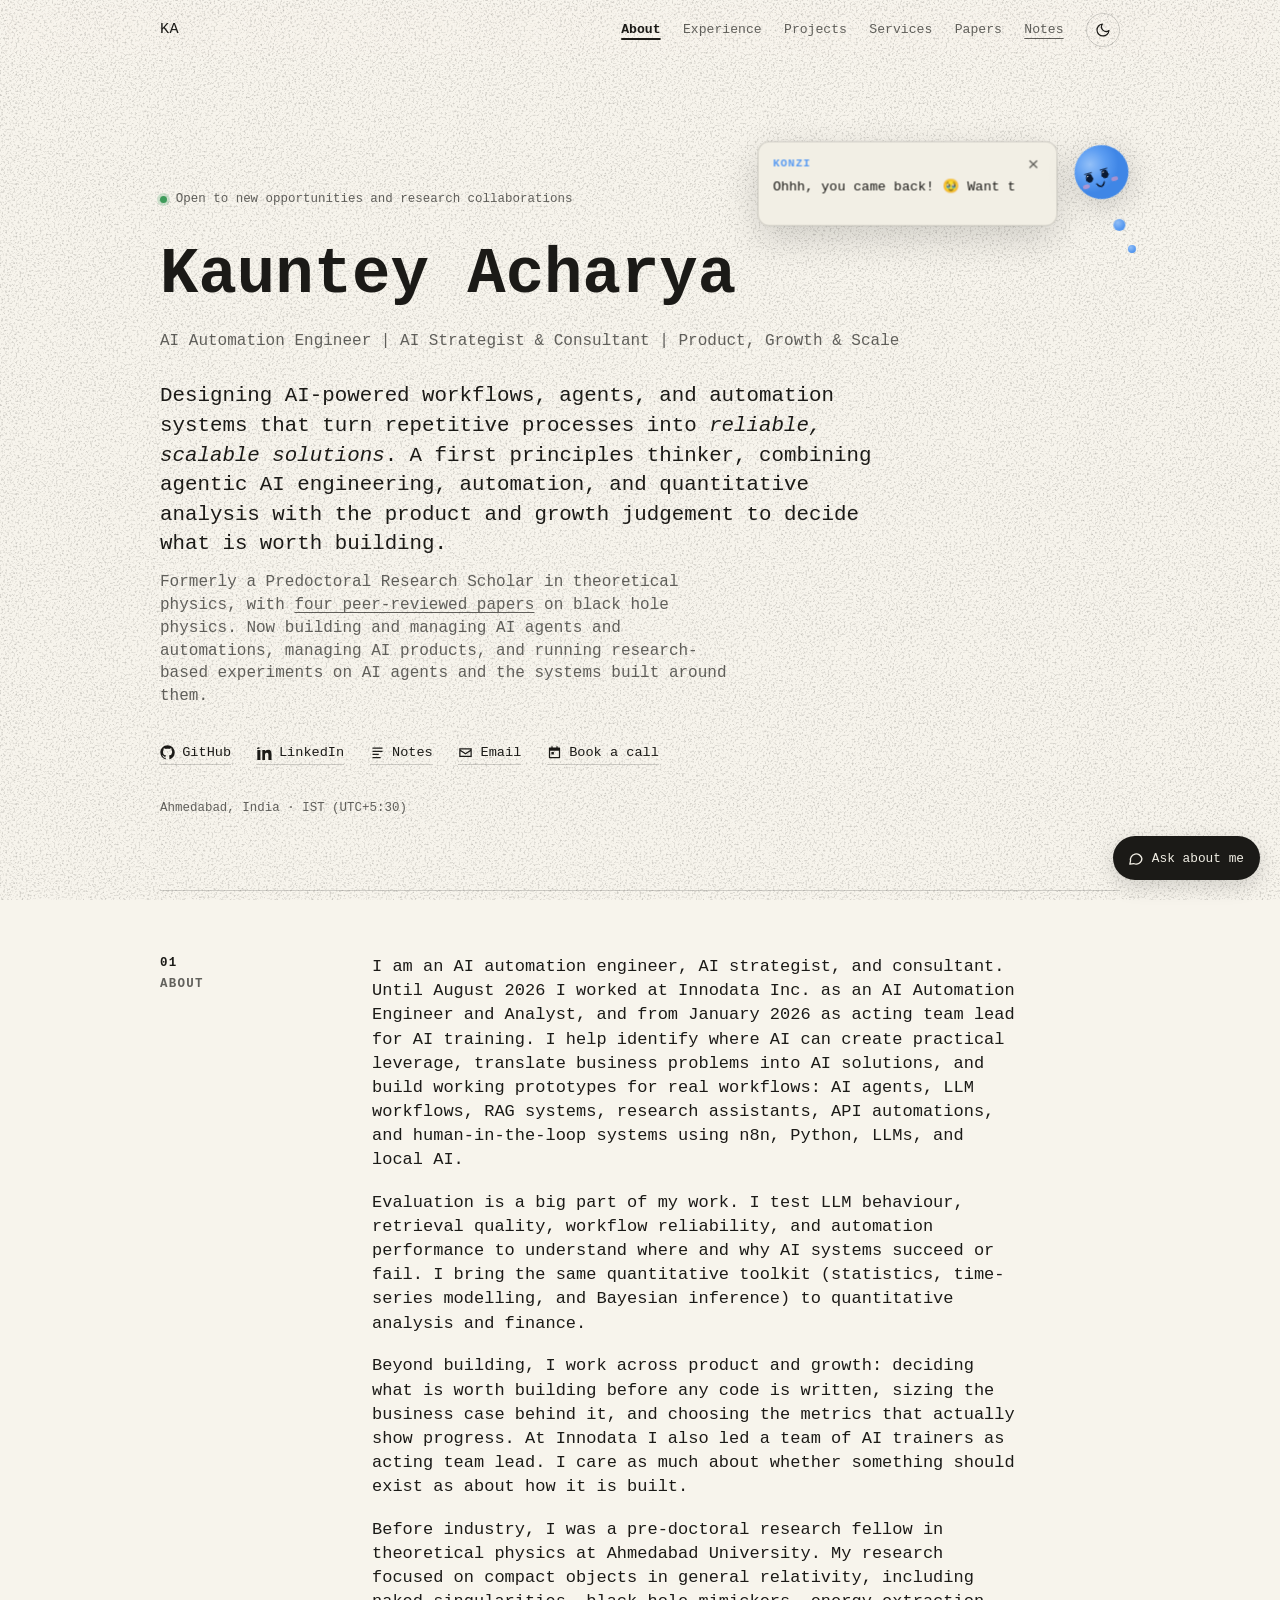
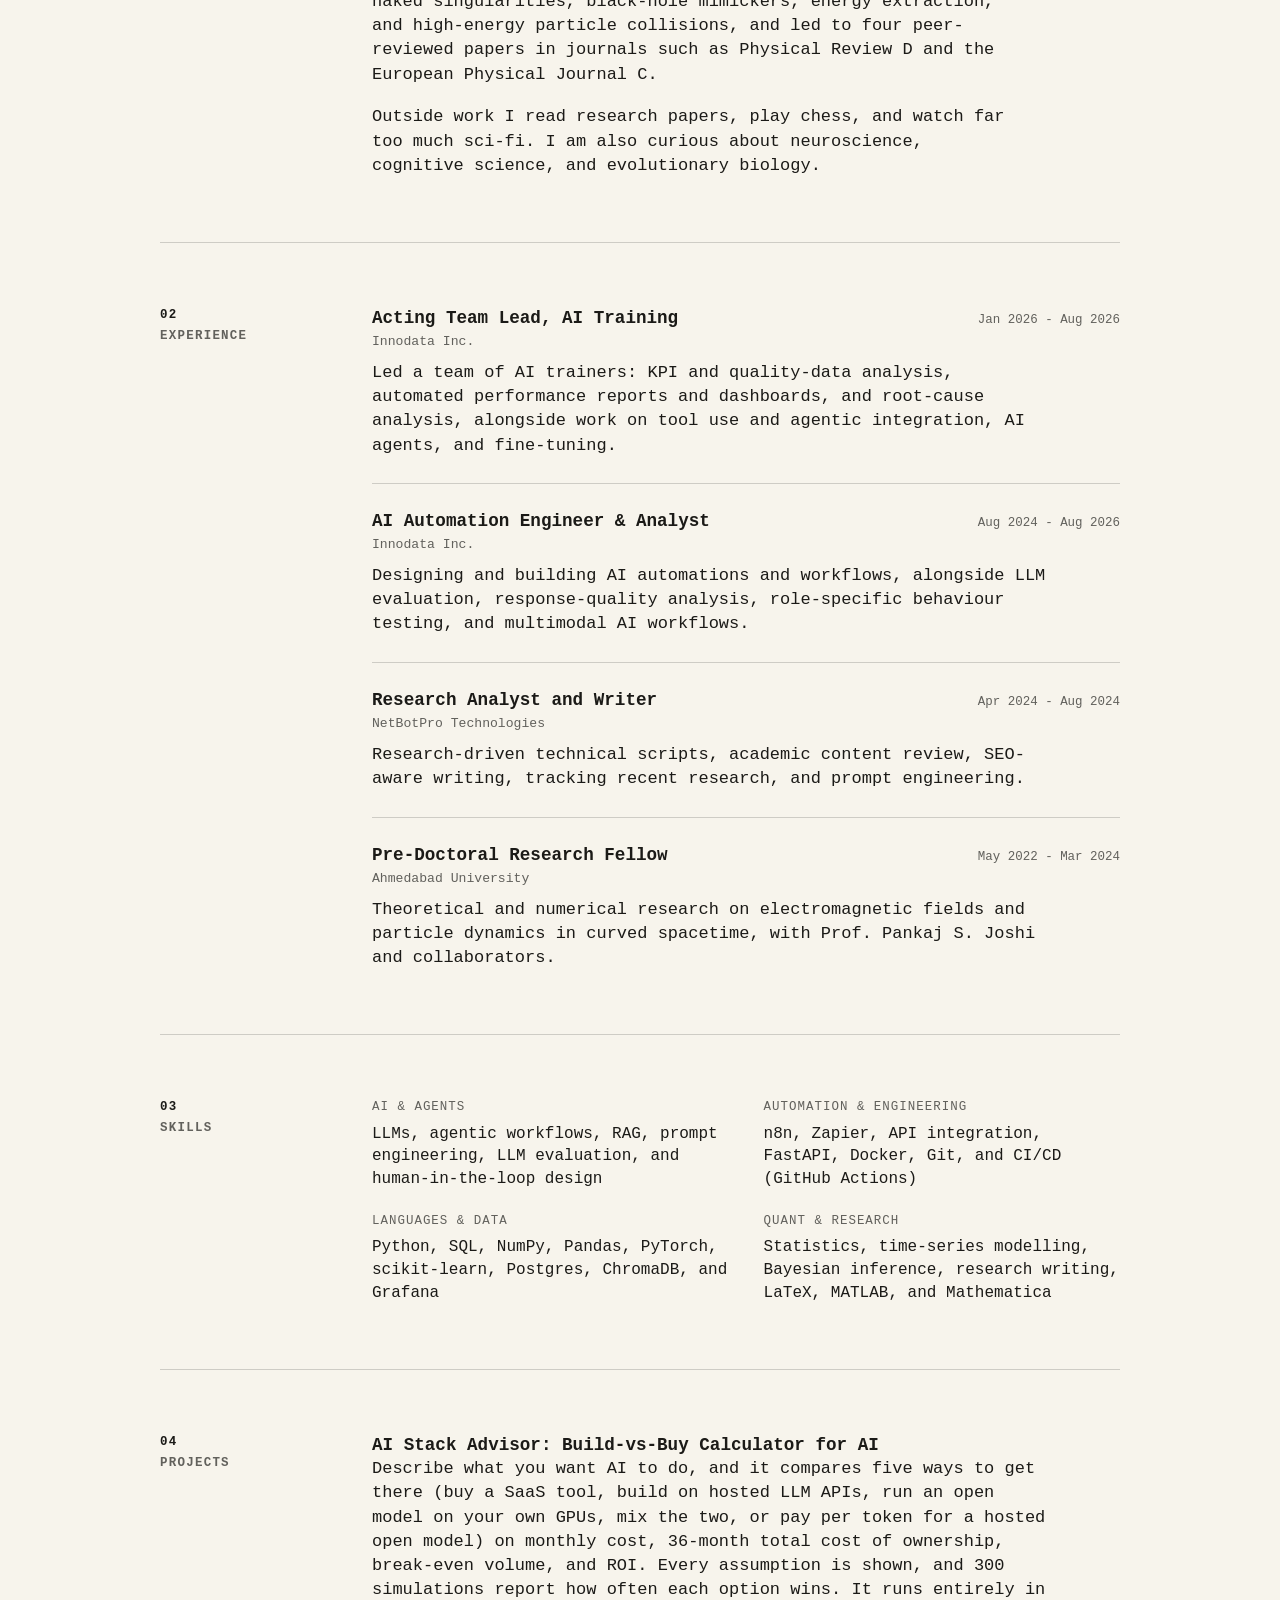
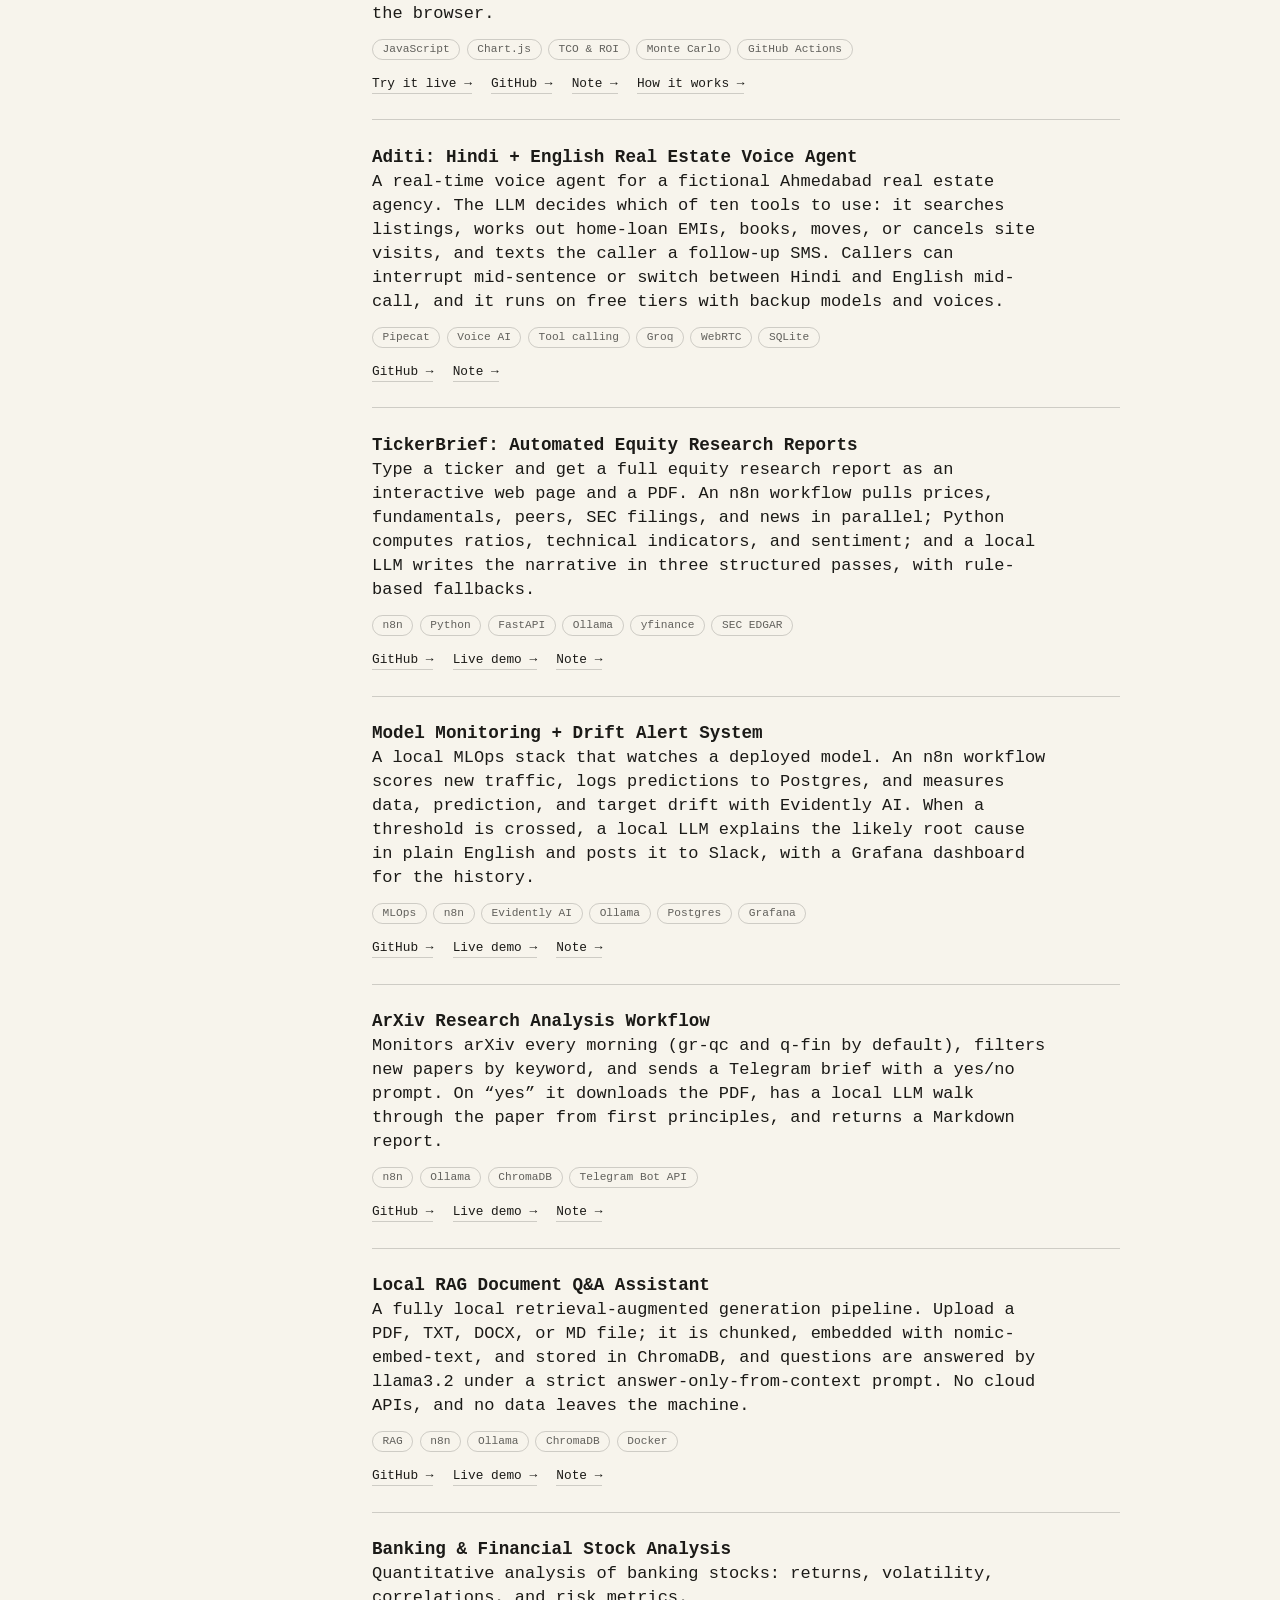
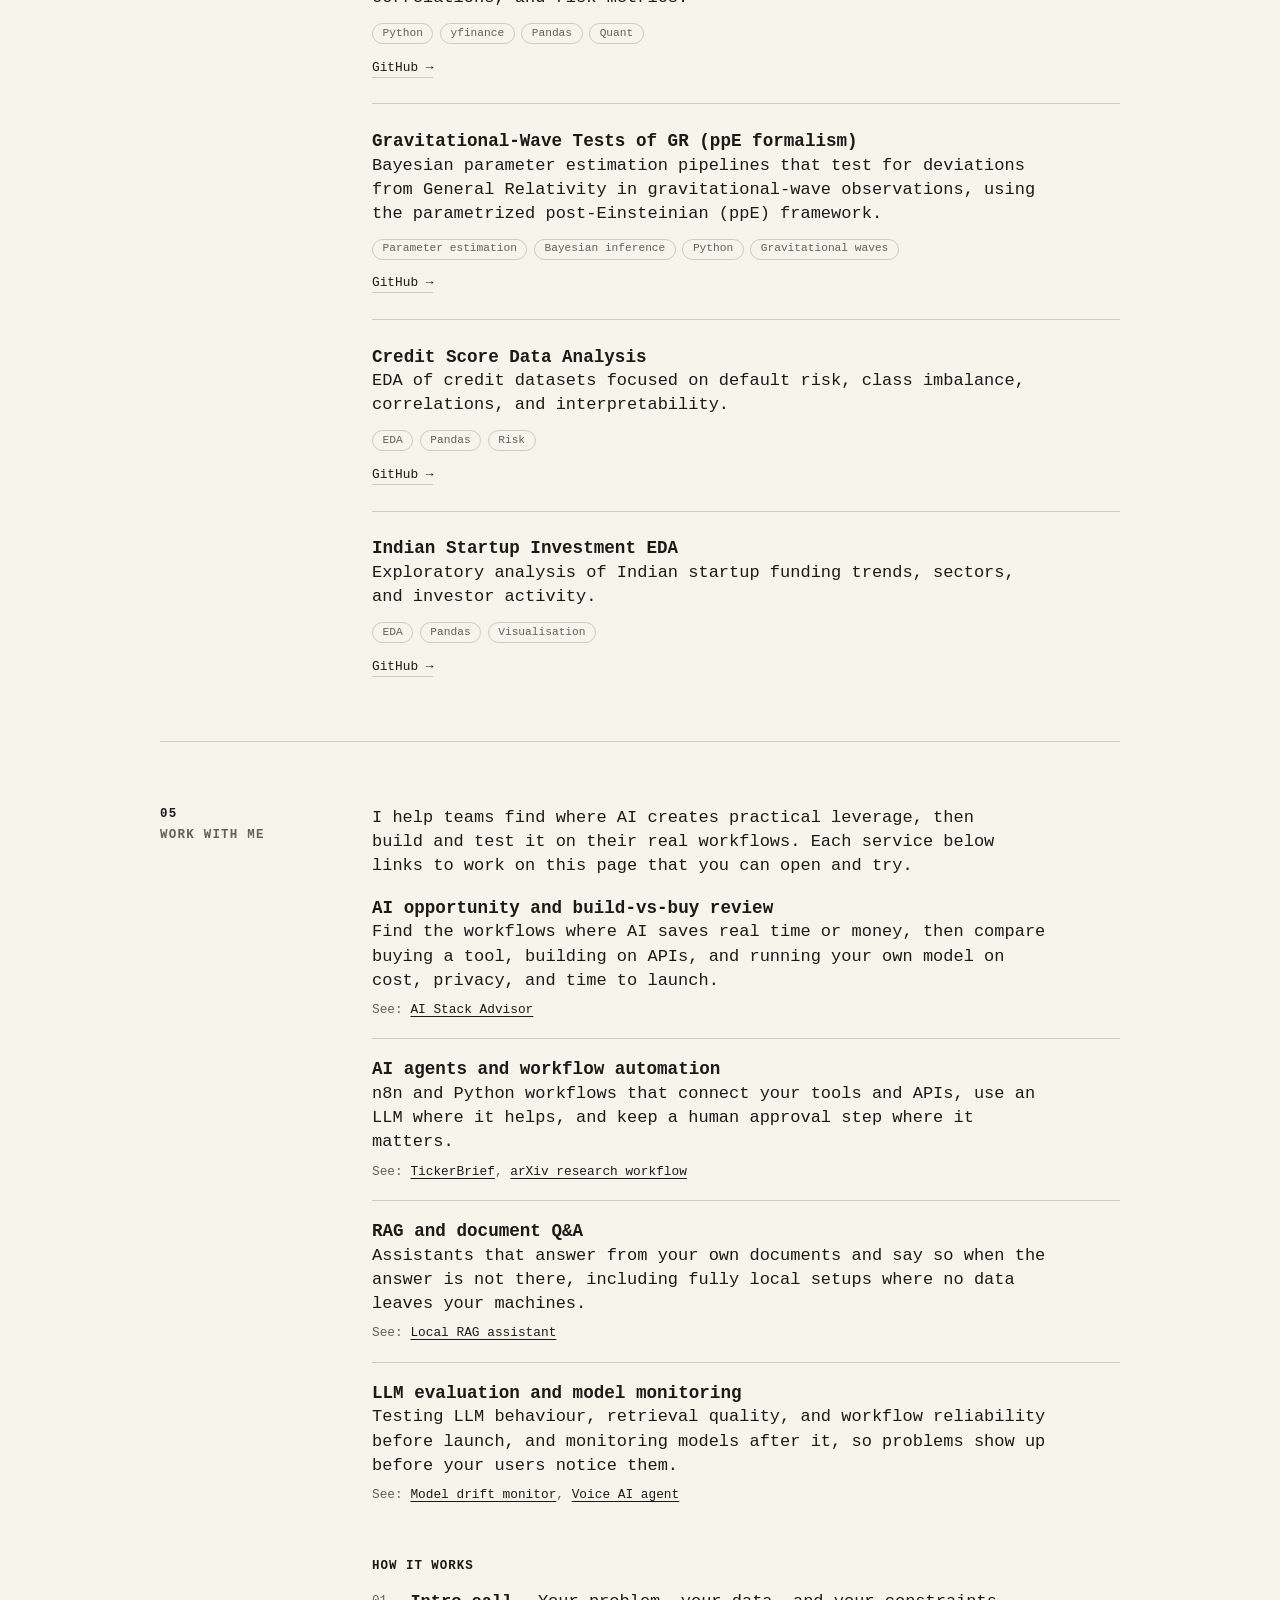
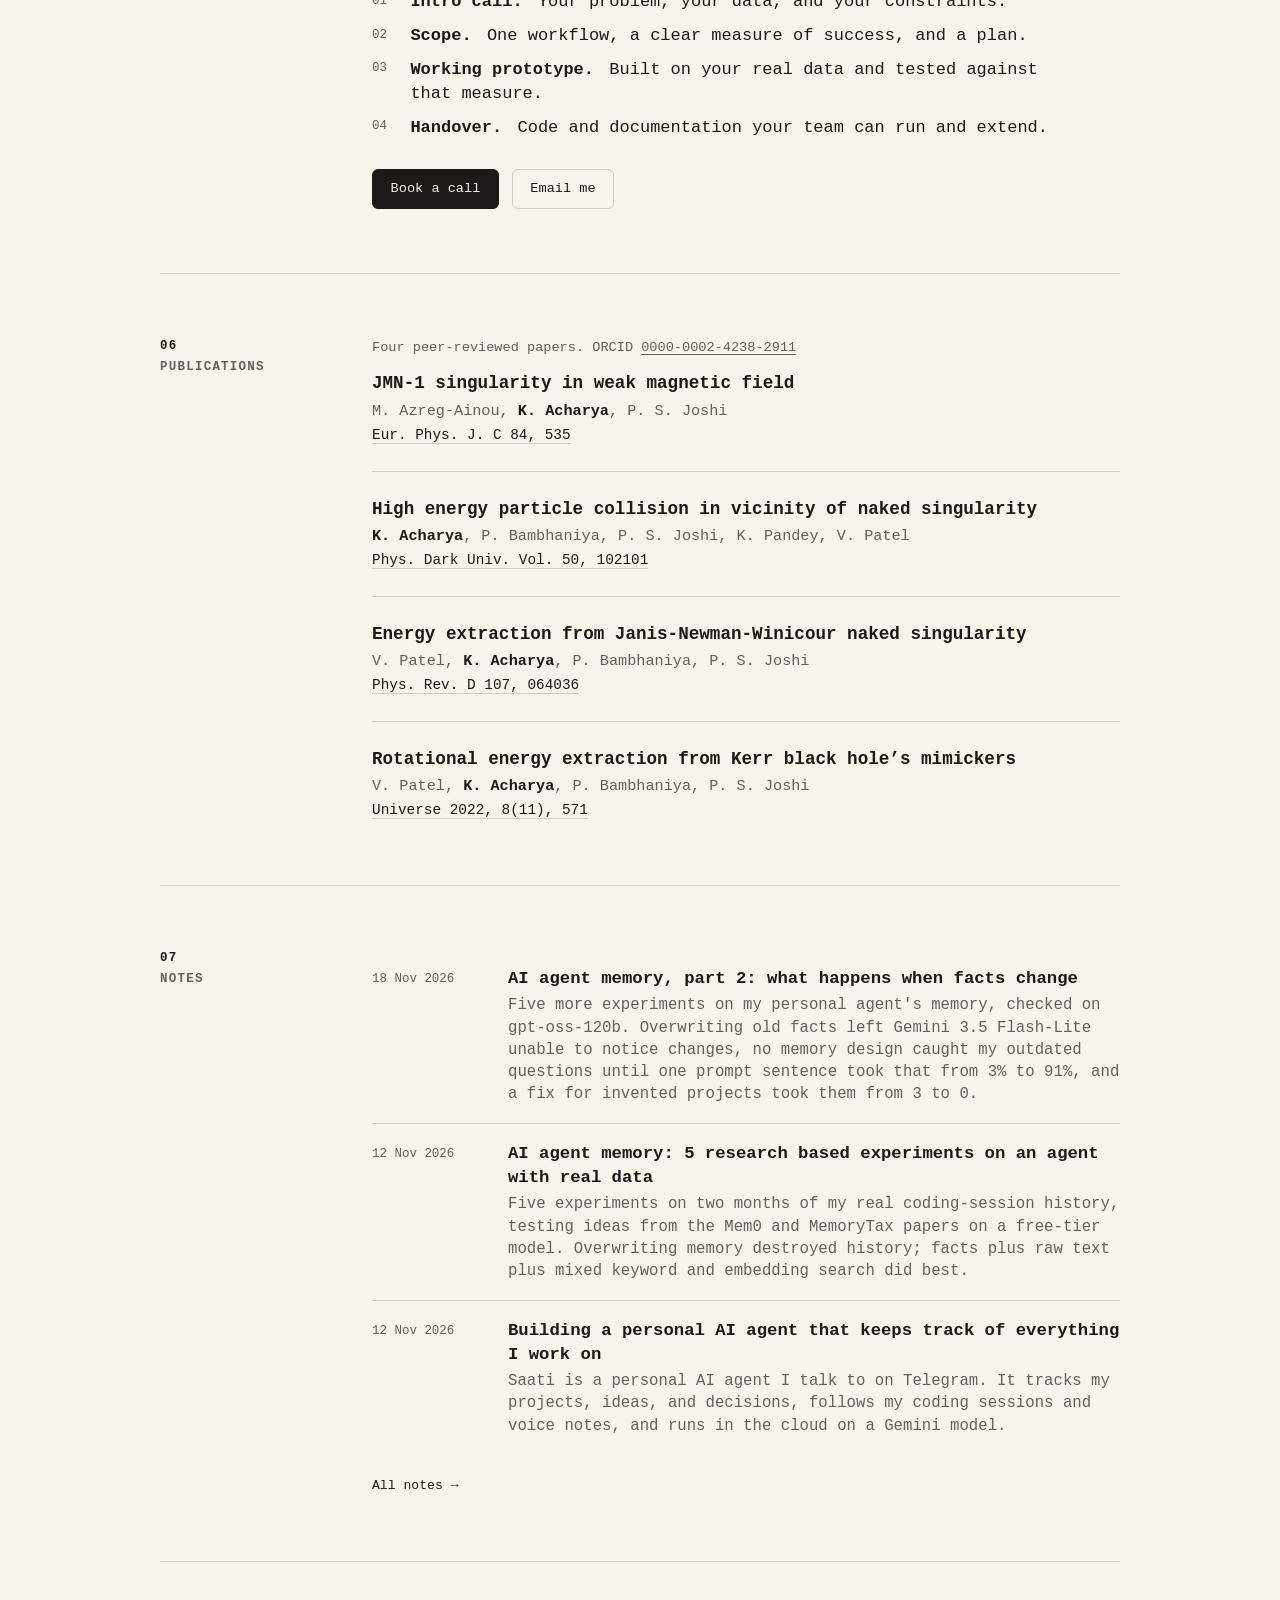
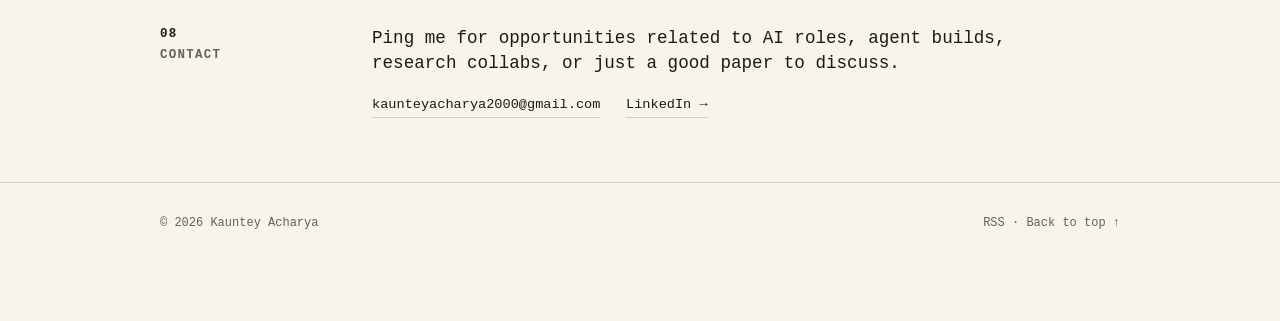
==== commit 2ba5140b: "Unpublish the cross-entropy draft, drop the duplicate gradient note, and unlink draft references at " ====
--- a/index.html
+++ b/index.html
@@ -636,7 +636,7 @@
   <section class="section reveal" id="notes" aria-labelledby="notes-h">
     <h2 class="section-label" id="notes-h"><span>07</span>Notes</h2>
     <div class="section-body">
-      <ul class="post-list" id="latestPosts"><li class="post-item"><time datetime="2026-11-18">18 Nov 2026</time><div><a href="notes/agent-memory-when-facts-change/">AI agent memory, part 2: what happens when facts change</a><p>Five more experiments on my personal agent's memory, checked on gpt-oss-120b. Overwriting old facts left a small model unable to notice changes, no memory design caught my outdated questions until one prompt sentence took that from 3% to 91%, and a fix for invented projects took them from 3 to 0.</p></div></li><li class="post-item"><time datetime="2026-11-12">12 Nov 2026</time><div><a href="notes/ai-agent-memory-experiments/">AI agent memory: 5 research based experiments on an agent with real data</a><p>Five experiments on two months of my real coding-session history, testing ideas from the Mem0 and MemoryTax papers on a free-tier model. Overwriting memory destroyed history; facts plus raw text plus mixed keyword and embedding search did best.</p></div></li><li class="post-item"><time datetime="2026-11-12">12 Nov 2026</time><div><a href="notes/building-a-personal-ai-agent/">Building a personal AI agent that keeps track of everything I work on</a><p>Saati is a personal AI agent I talk to on Telegram. It tracks my projects, ideas, and decisions, follows my coding sessions and voice notes, and runs in the cloud on a Gemini model.</p></div></li></ul>
+      <ul class="post-list" id="latestPosts"><li class="post-item"><time datetime="2026-11-18">18 Nov 2026</time><div><a href="notes/agent-memory-when-facts-change/">AI agent memory, part 2: what happens when facts change</a><p>Five more experiments on my personal agent's memory, checked on gpt-oss-120b. Overwriting old facts left Gemini 3.5 Flash-Lite unable to notice changes, no memory design caught my outdated questions until one prompt sentence took that from 3% to 91%, and a fix for invented projects took them from 3 to 0.</p></div></li><li class="post-item"><time datetime="2026-11-12">12 Nov 2026</time><div><a href="notes/ai-agent-memory-experiments/">AI agent memory: 5 research based experiments on an agent with real data</a><p>Five experiments on two months of my real coding-session history, testing ideas from the Mem0 and MemoryTax papers on a free-tier model. Overwriting memory destroyed history; facts plus raw text plus mixed keyword and embedding search did best.</p></div></li><li class="post-item"><time datetime="2026-11-12">12 Nov 2026</time><div><a href="notes/building-a-personal-ai-agent/">Building a personal AI agent that keeps track of everything I work on</a><p>Saati is a personal AI agent I talk to on Telegram. It tracks my projects, ideas, and decisions, follows my coding sessions and voice notes, and runs in the cloud on a Gemini model.</p></div></li></ul>
       <a class="more-link" href="notes.html">All notes →</a>
     </div>
   </section>
